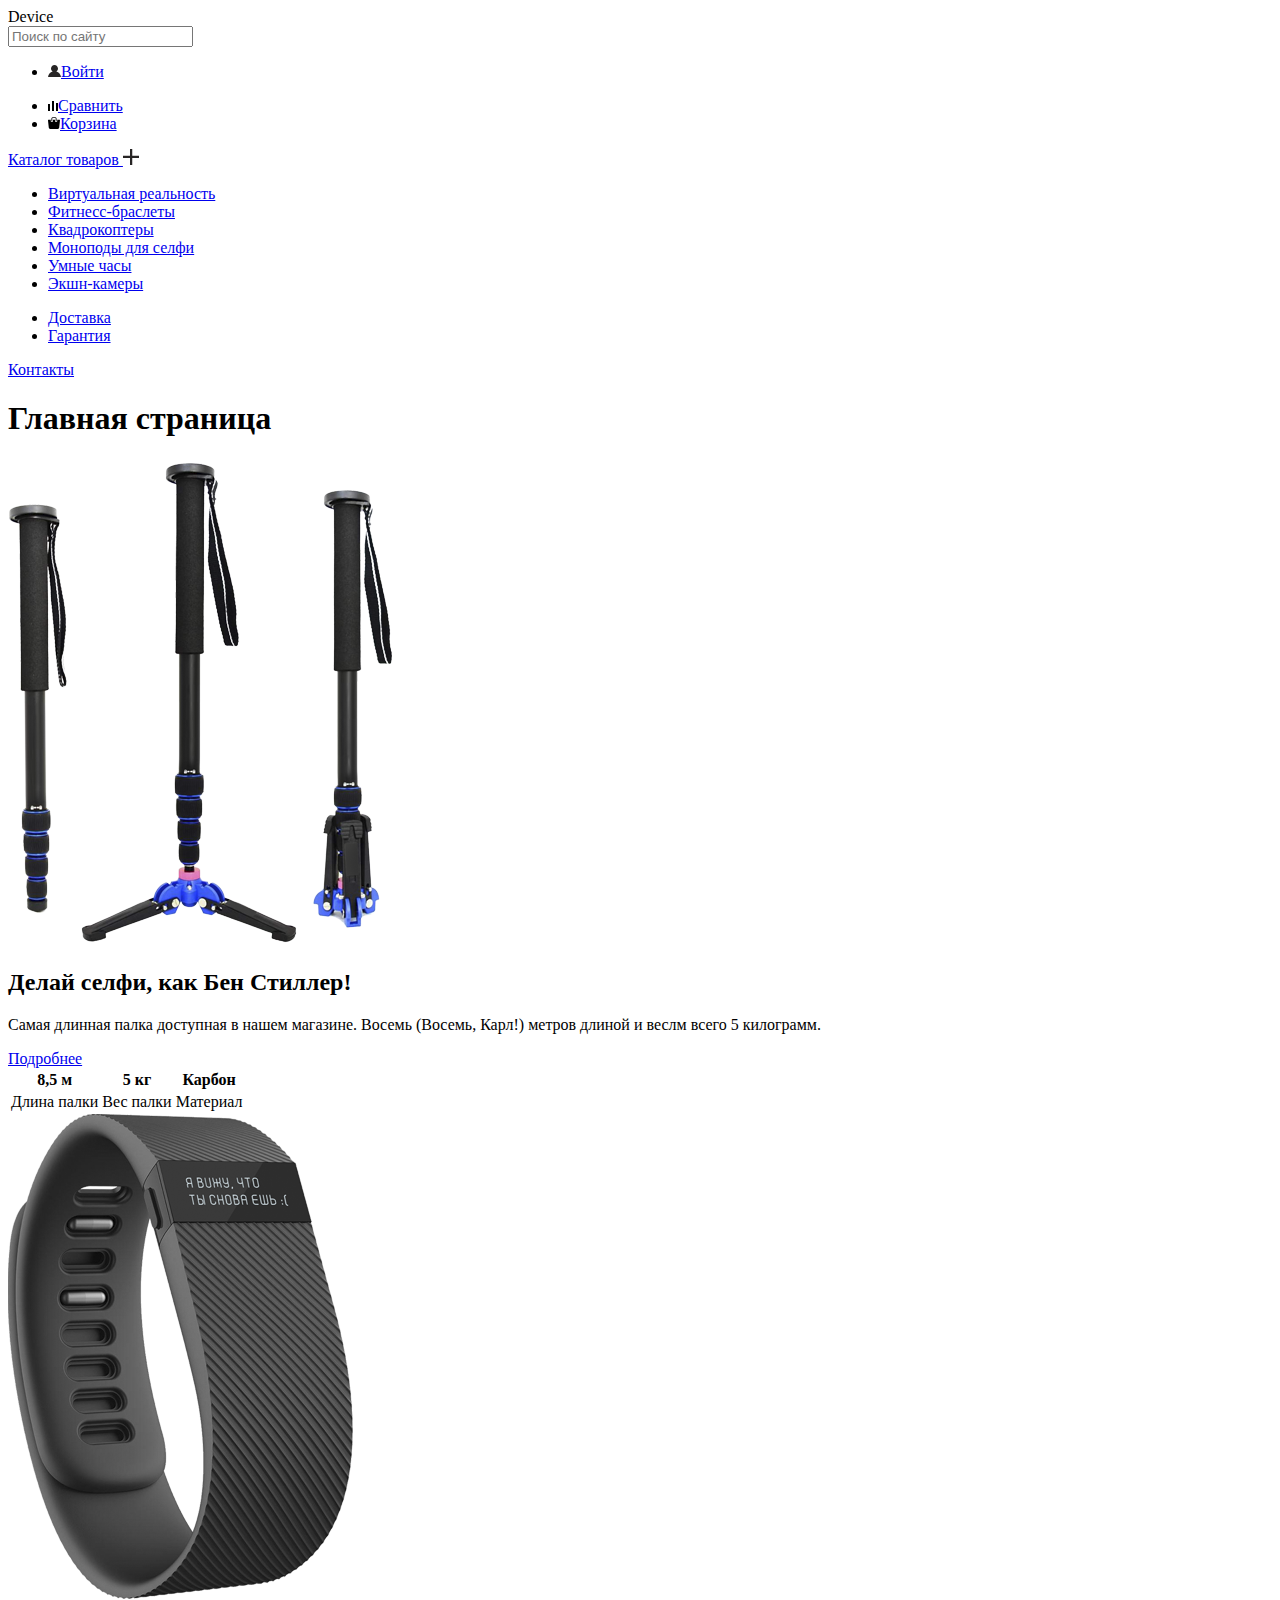
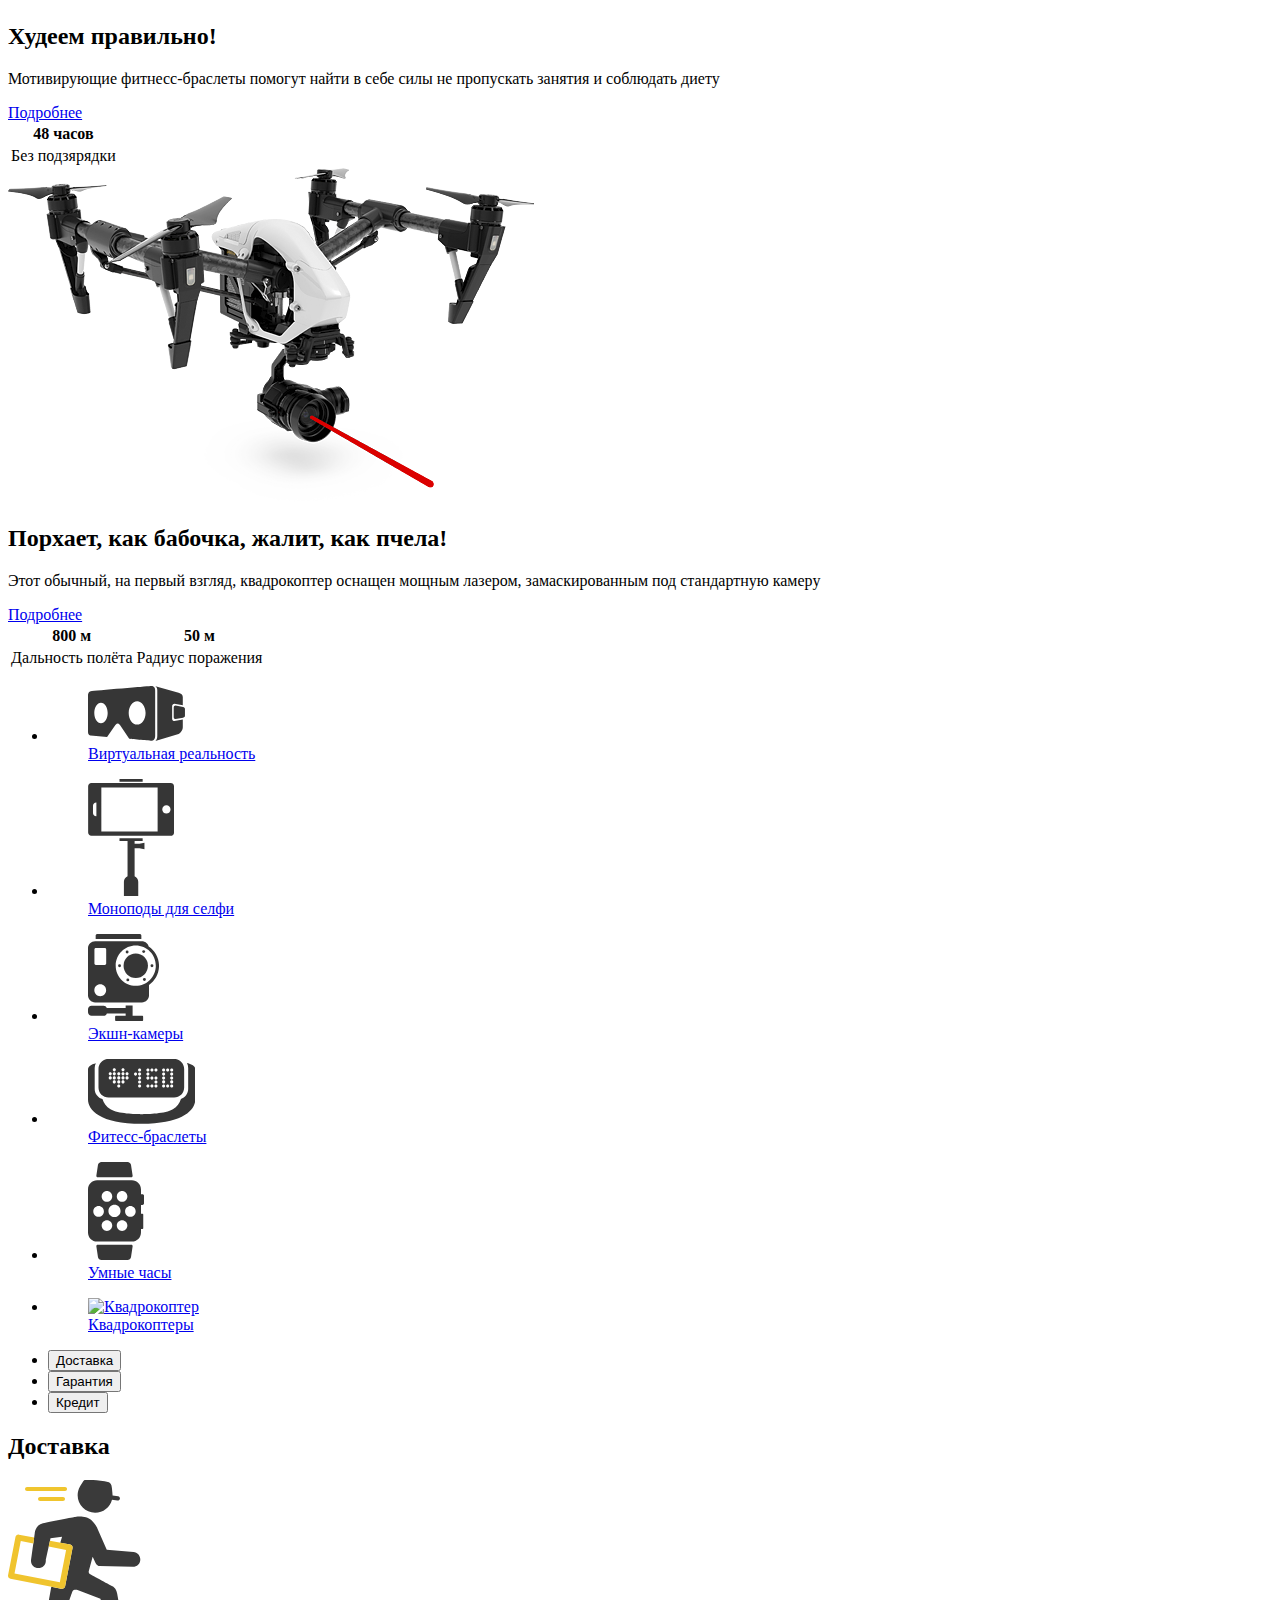
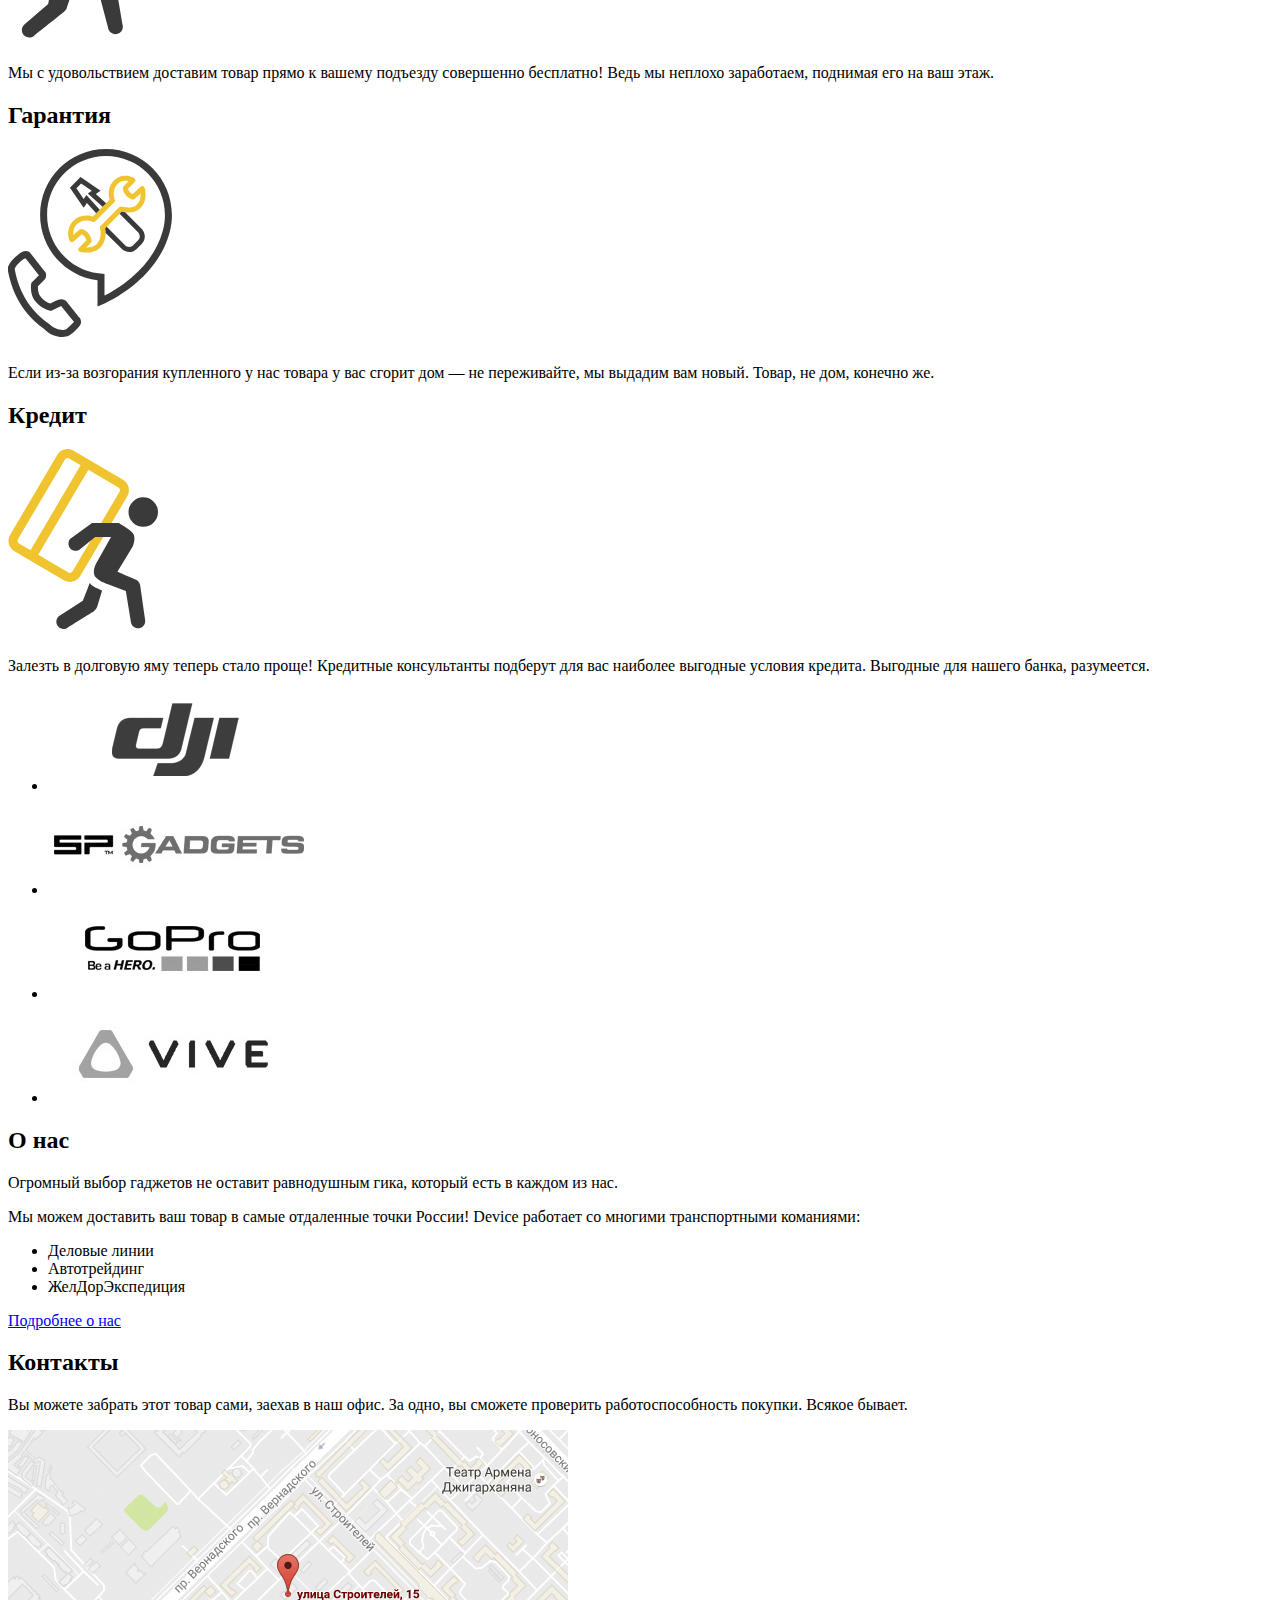
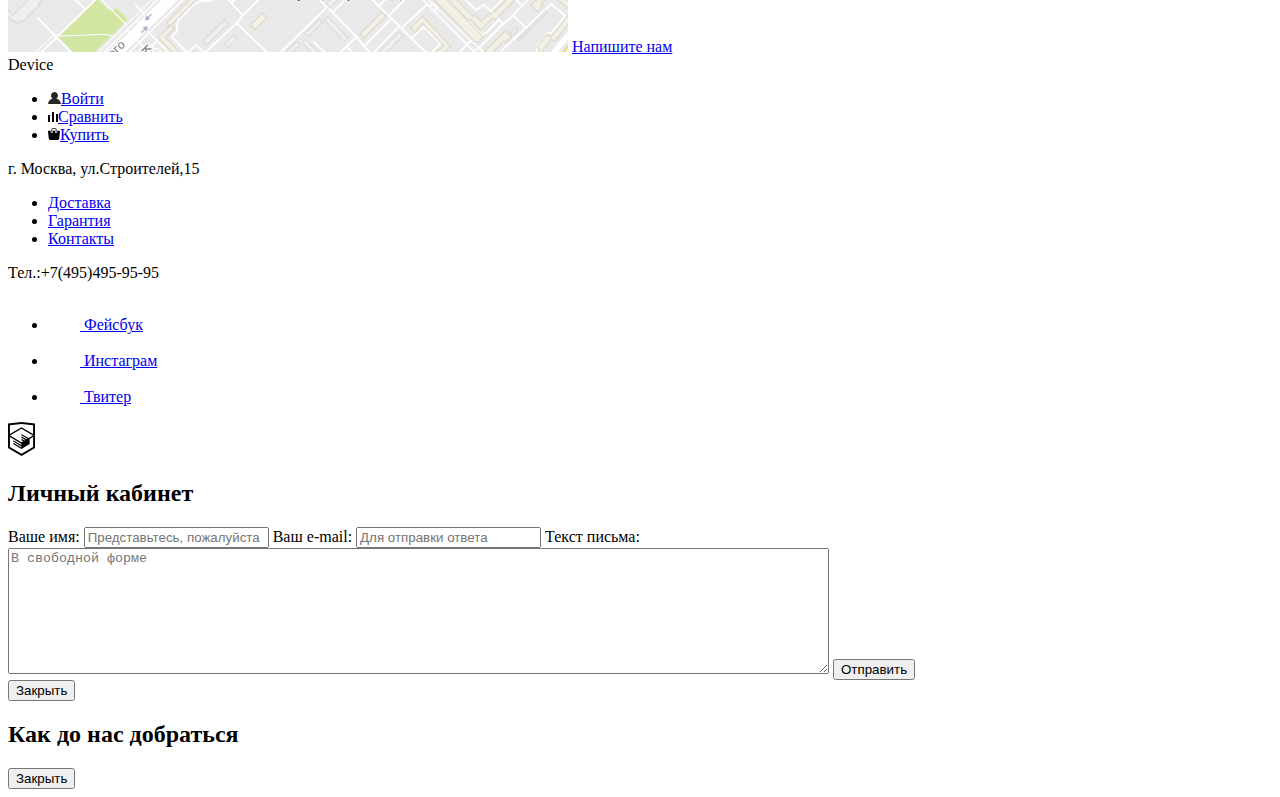
==== index.html @ 5f4ce396 "#3" ====
<!DOCTYPE HTML>
<html>
<head>
    <meta charset="utf-8">
    <title>Device</title>
	<link rel="stylesheet" type="text/css" href="css/styles.css">
</head>
<body>
	<header class="main-header">
		<a class="header-logo">Device</a>
		<form class="search" method="post">
			<input type="search" placeholder="Поиск по сайту">
		</form>
		<ul class="user-navigation">
			<li><a href="#"><img src="img/user.svg" alt="Пользователь">Войти</a></li>
		</ul>
		<ul class="choice">
			<li><a href="#"><img src="img/compare.svg" alt="Сравнение">Сравнить</a></li>
			<li><a href="#"><img src="img/cart.svg" alt="Пользователь">Корзина</a></li>
		</ul>
		<nav class="main-navigation">
			
			<div class="catalog">
				<a href="#">Каталог товаров
					<img src="img/plus.png" alt="развернуть">
				</a>
				<ul class="modal modal-category">
					<li><a href="#">Виртуальная реальность</a></li>
					<li><a href="#">Фитнесс-браслеты</a></li>
					<li><a href="#">Квадрокоптеры</a></li>
					<li><a href="#">Моноподы для селфи</a></li>
					<li><a href="#">Умные часы</a></li>
					<li><a href="#">Экшн-камеры</a></li>
				</ul>
			</div>
			
			<ul class="site-navigation">
				<li><a href="#">Доставка</a></li>
				<li><a href="#">Гарантия</a></li>
			</ul>
			<a href="#">Контакты</a>
		</nav>
	</header>
	<main>
		<h1>Главная страница</h1>
			
		<section class="popular-slider">
			<img src="img/slider-1.png" alt="Монопод">
			<img src="img/01.png" alt="01">
			<h2>Делай селфи, как Бен Стиллер!</h2>
			<p>Самая длинная палка доступная в нашем магазине. 
			   Восемь (Восемь, Карл!) метров длиной и веслм всего 5 килограмм.</p>
			<a href="#">Подробнее</a>
			<table>
				<tr>
					<th>8,5 м</th>
					<th>5 кг</th>
					<th>Карбон</th>
				</tr>
				<tr>
					<td>Длина палки</td>
					<td>Вес палки</td>
					<td>Материал</td>
				</tr>
			</table>
		</section>
			
		<section class="popular-slider">
			<img src="img/slider-2.png" alt="Фитнесс-браслет">
			<img src="img/02.png" alt="02">
			<h2>Худеем правильно!</h2>
			<p>Мотивирующие фитнесс-браслеты помогут найти в себе силы
			   не пропускать занятия и соблюдать диету</p>
			<a href="#">Подробнее</a>
			<table>
				<tr>
					<th>48 часов</th>
				</tr>
				<tr>
					<td>Без подзярядки</td>
				</tr>
			</table>
		</section>
		
		<section class="popular-slider">
			<img src="img/slider-3.png" alt="Квадрокоптер">
			<img src="img/03.png" alt="03">
			<h2>Порхает, как бабочка, жалит, как пчела!</h2>
			<p>Этот обычный, на первый взгляд, квадрокоптер оснащен 
			   мощным лазером, замаскированным под стандартную камеру</p>
			<a href="#">Подробнее</a>
			<table>
				<tr>
					<th>800 м</th>
					<th>50 м</th>
				</tr>
				<tr>
					<td>Дальность полёта</td>
					<td>Радиус поражения</td>
				</tr>
			</table>
		</section>
			
		<section class="catalog">
			<ul class="catalog-items">
				<li>
					<a href="#">
						<figure>
							<img src="img/popular-1.svg" alt="Виртуальная реальность">
							<figcaption>Виртуальная реальность</figcaption>
						</figure>
					</a>
				</li>
				<li>
					<a href="#">
						<figure>
							<img src="img/popular-2.svg" alt="Моноподы для селфи">
							<figcaption>Моноподы для селфи</figcaption>
						</figure>
					</a>
				</li>
				<li>
					<a href="#">
						<figure>
							<img src="img/popular-3.svg" alt="Экшн-камера">
							<figcaption>Экшн-камеры</figcaption>
						</figure>
					</a>
				</li>
				<li>
					<a href="#">
						<figure>
							<img src="img/popular-4.svg" alt="Фитнесс-браслет">
							<figcaption>Фитесс-браслеты</figcaption>
						</figure>
					</a>
				</li>
				<li>
					<a href="#">
						<figure>
							<img src="img/popular-5.svg" alt="Умные часы">
							<figcaption>Умные часы</figcaption>
						</figure>
					</a>
				</li>
				<li>
					<a href="#">
						<figure>
							<img src="img/popular-6.svg" alt="Квадрокоптер">
							<figcaption>Квадрокоптеры</figcaption>
						</figure>
					</a>
				</li>
			</ul>
		</section>
			
		<section class="services">
			<div class="services-list">
				<ul>
					<li><button class="button">Доставка</button></li>
					<li><button class="button">Гарантия</button></li>
					<li><button class="button">Кредит</button></li>
				</ul>
			</div>
				
		<h2>Доставка</h2>
		<img src="img/delivery.svg" alt="Доставка">
		<p>Мы с удовольствием доставим товар прямо к вашему
		   подъезду совершенно бесплатно! Ведь мы неплохо
		   заработаем, поднимая его на ваш этаж.</p>
			   
		<h2>Гарантия</h2>
		<img src="img/warranty.svg" alt="Гарантия">
		<p>Если из-за возгорания купленного у нас товара у вас сгорит
		   дом — не переживайте, мы выдадим вам новый.
		   Товар, не дом, конечно же.</p>
				   
		<h2>Кредит</h2>
		<img src="img/credit.svg" alt="Кредит">
		<p>Залезть в долговую яму теперь стало проще! Кредитные 
		   консультанты подберут для вас наиболее выгодные
		   условия кредита. Выгодные для нашего банка, разумеется.</p>
					
		</section>
		
		<section class="partners">
			<ul>
				<li><img src="img/logo-1.png" alt="dji"></li>
				<li><img src="img/logo-2.png" alt="sp-gadgets"></li>
				<li><img src="img/logo-3.png" alt="go-pro"></li>
				<li><img src="img/logo-4.png" alt="vive"></li>
			</ul>
					
					
		</section>
		
		<section class="info">
			<h2>О нас</h2>
			<p>Огромный выбор гаджетов не оставит равнодушным гика, 
			   который есть в каждом из нас.</p>
			<p>Мы можем доставить ваш товар в самые отдаленные точки
			   России! Device работает со многими транспортными команиями:</p>
			<ul class="transport-list">
				<li>Деловые линии</li>
				<li>Автотрейдинг</li>
				<li>ЖелДорЭкспедиция</li>
			</ul>
			<a href="#">Подробнее о нас</a>
		</section>
			
		<section class="contacts">
			<h2>Контакты</h2>
			<p>Вы можете забрать этот товар сами, заехав в наш офис. За одно, вы сможете
			   проверить работоспособность покупки. Всякое бывает.</p>
			<img src="img/map.png" alt="Карта">
			<a href="#">Напишите нам</a>
		</section>
	</main>	
	<footer class="main-footer">
		<a class="footer-logo">Device</a>
		<ul class="footer-navigation">
			<li><a href="#"><img src="img/user.svg" alt="Пользователь">Войти</a></li>
			<li><a href="#"><img src="img/compare.svg" alt="Сравнение">Сравнить</a></li>
			<li><a href="#"><img src="img/cart.svg" alt="Корзина">Купить</a></li>	
		</ul>
		<p>г. Москва, ул.Строителей,15</p>
		<ul class="site-navigation">
			<li><a href="#">Доставка</a></li>
			<li><a href="#">Гарантия</a></li>
			<li><a href="#">Контакты</a></li>
		</ul>
		<p>Тел.:+7(495)495-95-95</p>
		<ul class="footer-social">
			<li>
				<a href="#">
					<img src="img/fb.svg" alt="fb-logo">
					<span class="visually-hidden">Фейсбук</span>
				</a>
			</li>
			<li>
				<a href="#">
					<img src="img/instagram.svg" alt="instagram-logo">
					<span class="visually-hidden">Инстаграм</span>
				</a>
			</li>
			<li>
				<a href="#">
					<img src="img/twiter.svg" alt="twiter-logo">
					<span class="visually-hidden">Твитер</span>
				</a>
			</li>
		</ul>
		<a href="htmlacademy.ru"><img src="img/logo-html.svg" alt="HTML Academy"></a>
	</footer>
		
	<section class="modal modal-log">
		<h2 class="visually-hidden">Личный кабинет</h2>
				
		<form  class="login" action="https://echo.htmlacademy.ru" method="post">
			<label>Ваше имя:
				<input name="user" type="text" placeholder="Представьтесь, пожалуйста">
			</label>
			<label>Ваш e-mail:
				<input name="e-mail" type="text" placeholder="Для отправки ответа">
			</label>
			<label>Текст письма:
				<textarea name="message" placeholder="В свободной форме" rows="8" cols="100"></textarea>
			</label>
			<input name="send" type="submit" value="Отправить">
		</form>
				
		<button class="modal-close">Закрыть</button>
	</section>
		
	<section class="modal modal-map">
		<h2 class="visually-hidden">Как до нас добраться</h2>
		<button class="modal-close">Закрыть</button>
	</section>
</body>
</html>
---- css/styles.css ----
bdy {
	background: black;
}
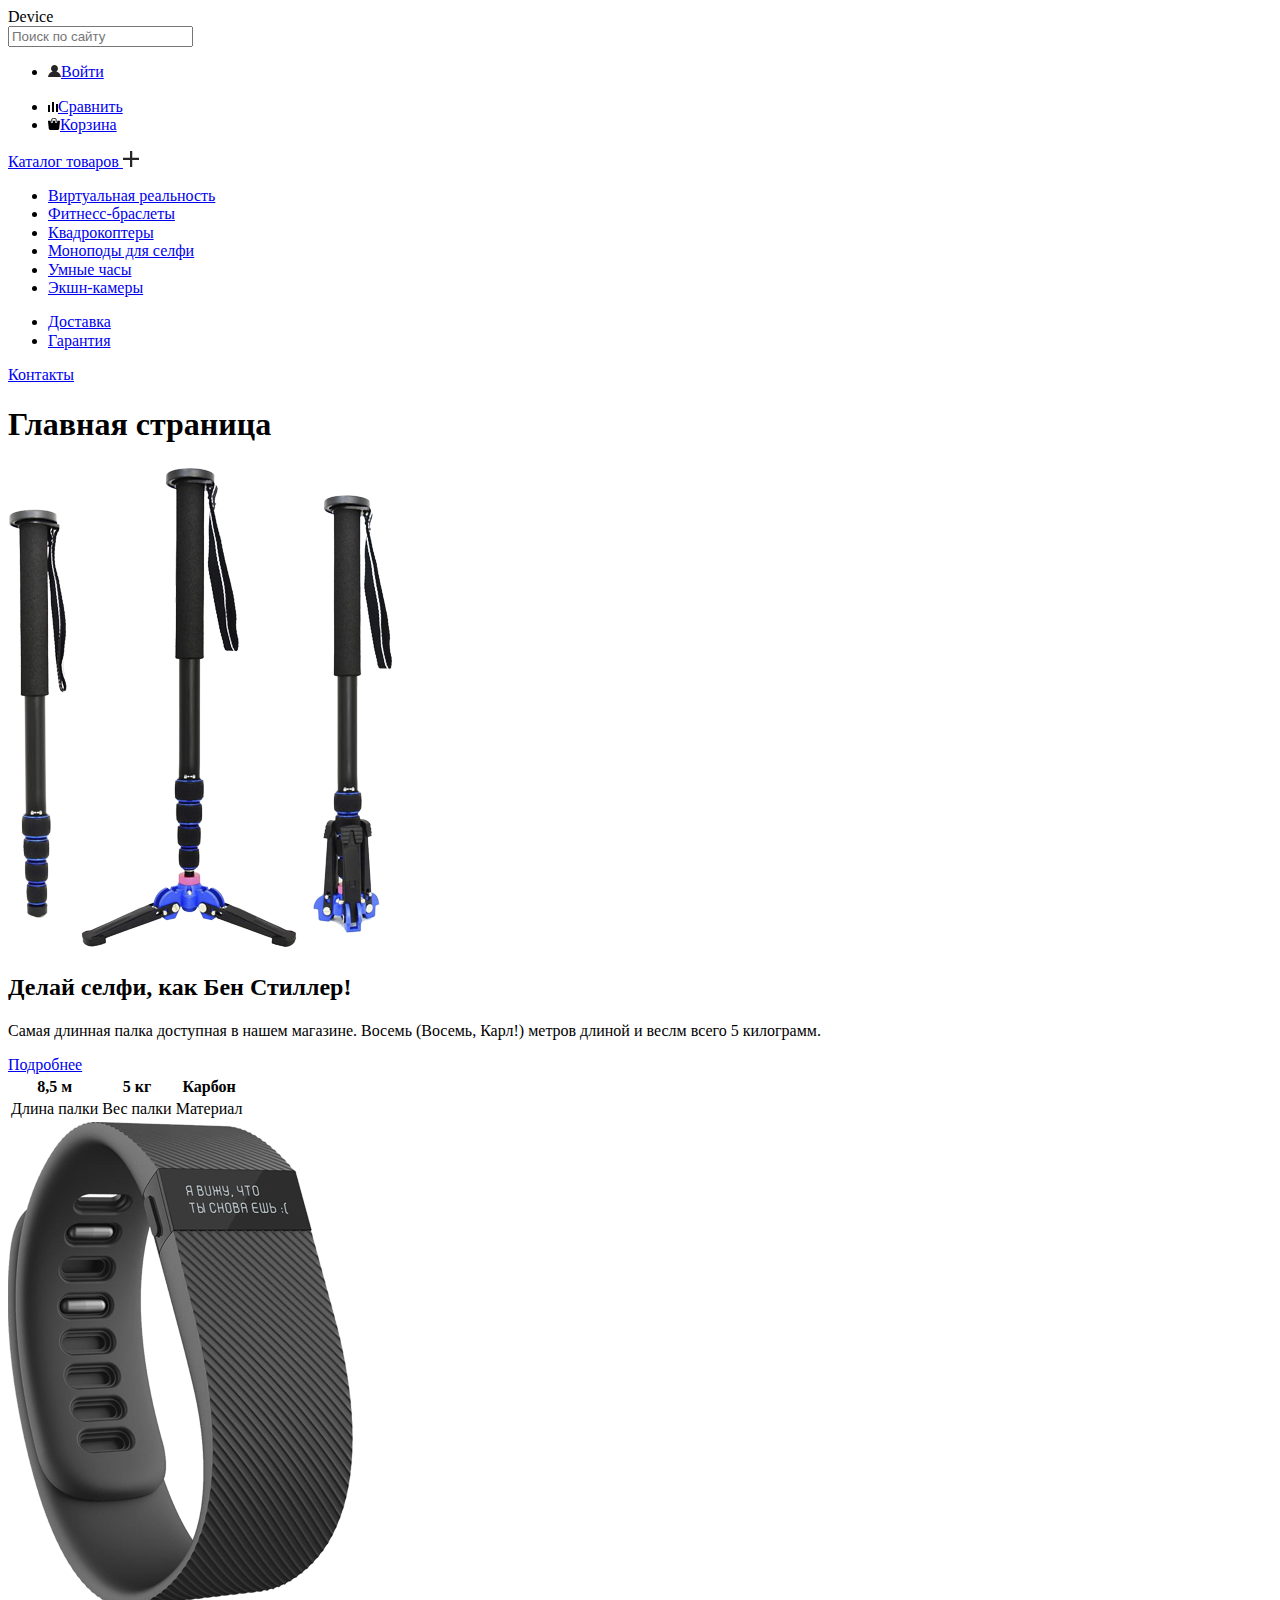
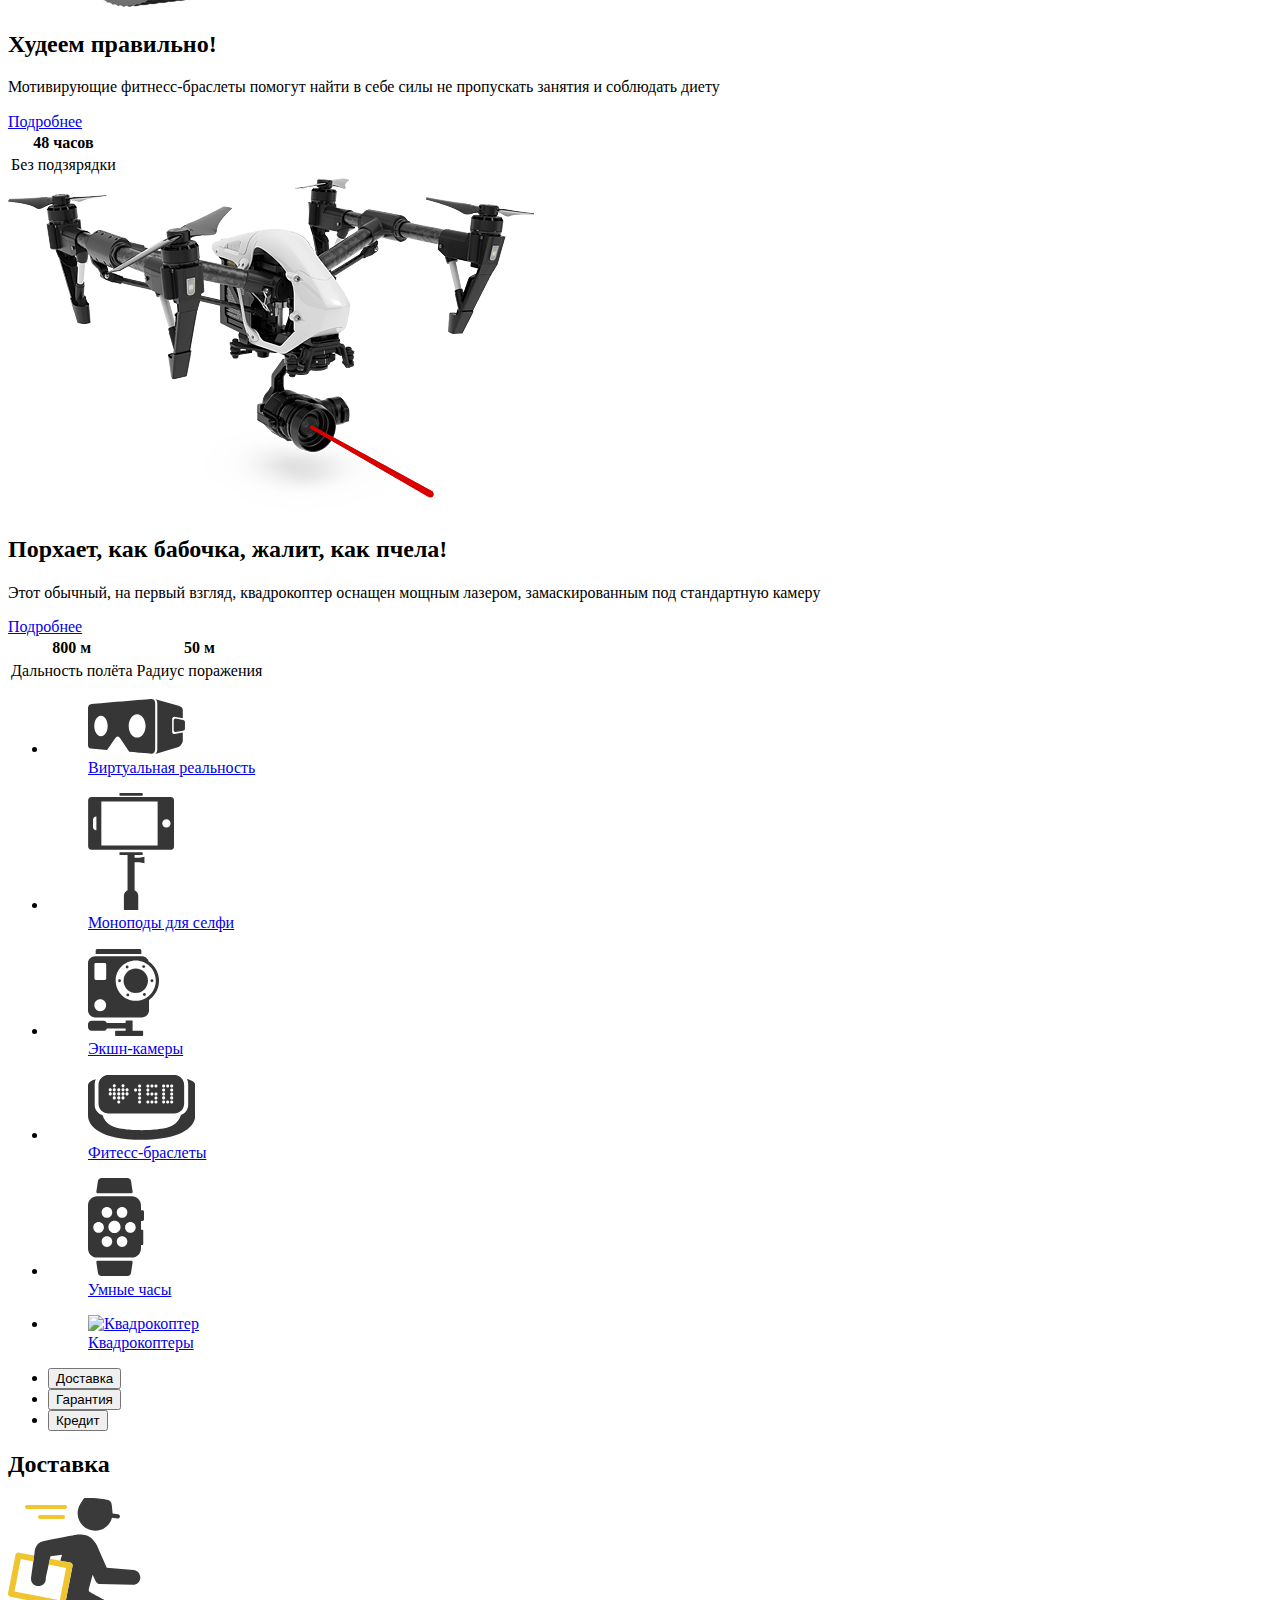
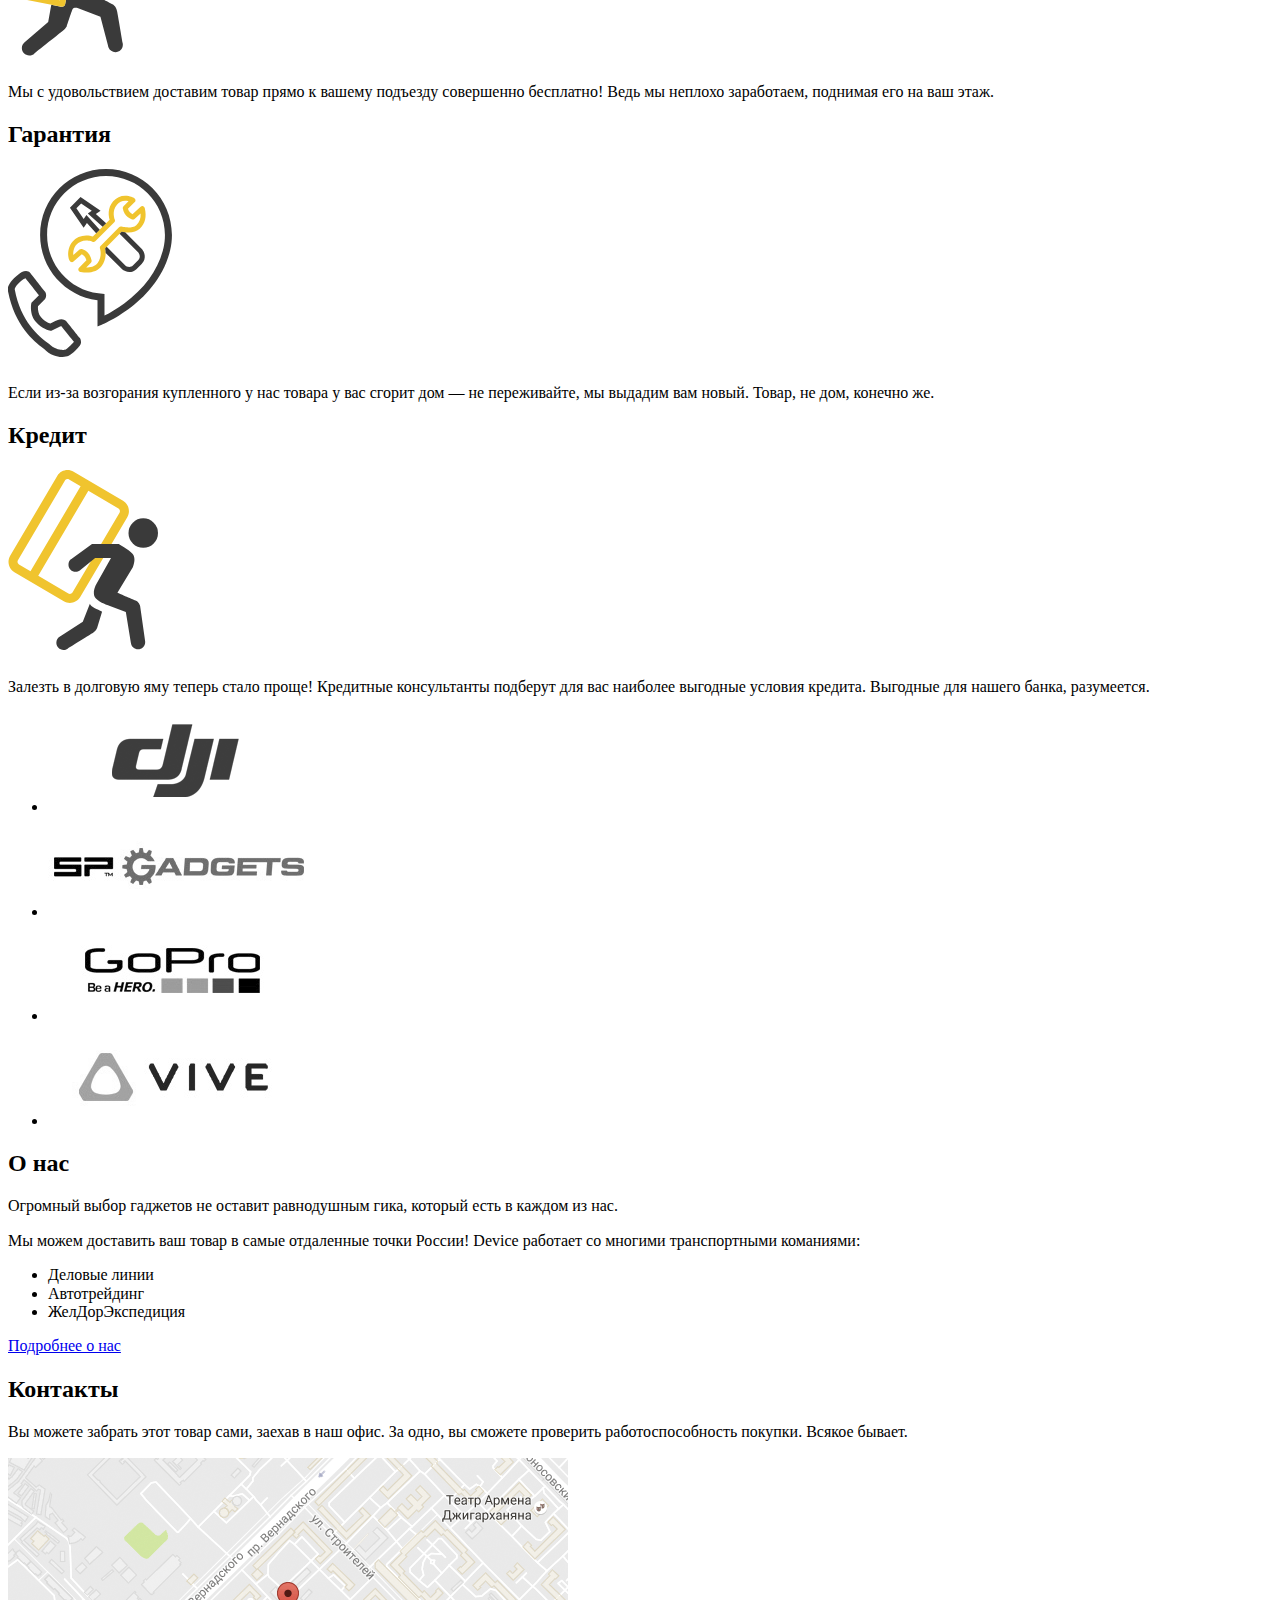
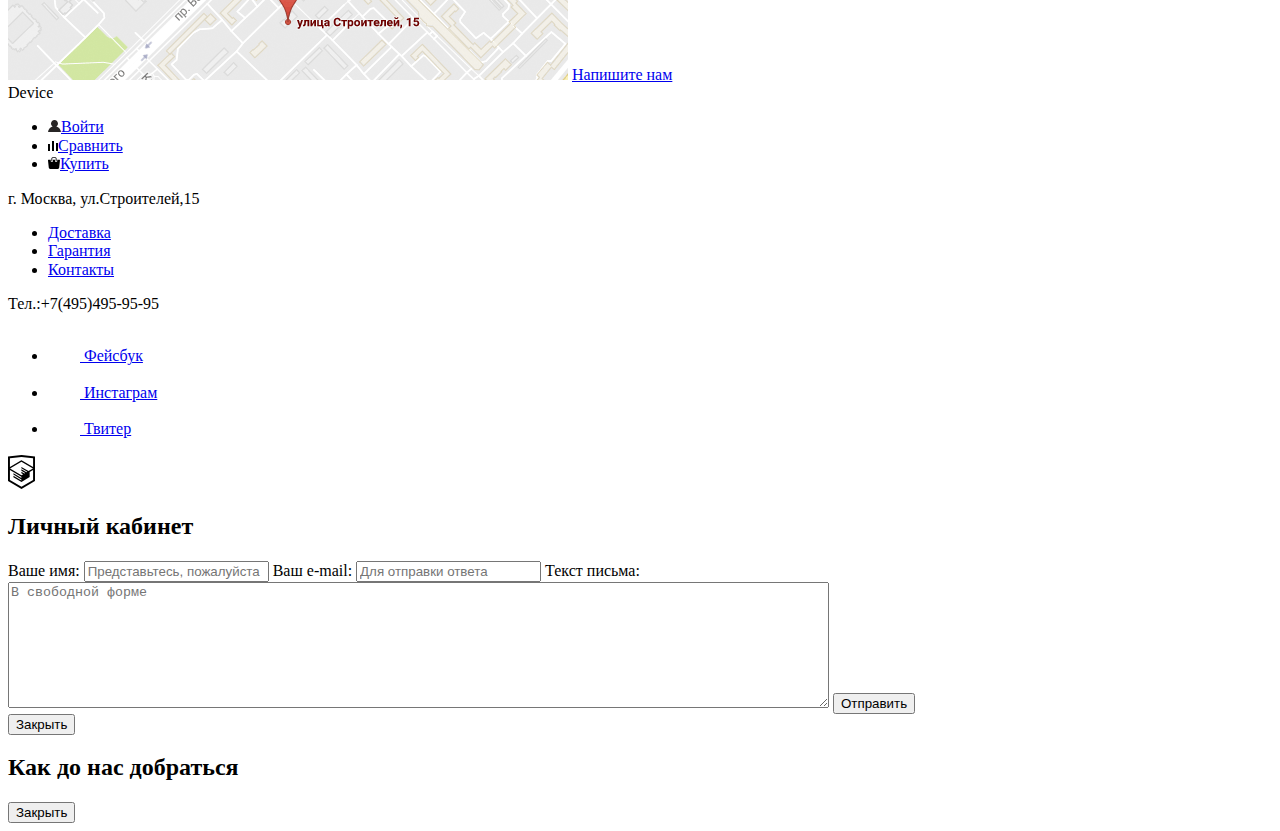
==== commit 2b76e712: "normalize.css" ====
--- a/index.html
+++ b/index.html
@@ -3,6 +3,7 @@
 <head>
     <meta charset="utf-8">
     <title>Device</title>
+	<link rel="stylesheet" type="text/css" href="css/normalize.css">
 	<link rel="stylesheet" type="text/css" href="css/styles.css">
 </head>
 <body>
@@ -183,7 +184,7 @@
 					
 		</section>
 		
-		<section class="partners">
+		<section class="brand">
 			<ul>
 				<li><img src="img/logo-1.png" alt="dji"></li>
 				<li><img src="img/logo-2.png" alt="sp-gadgets"></li>
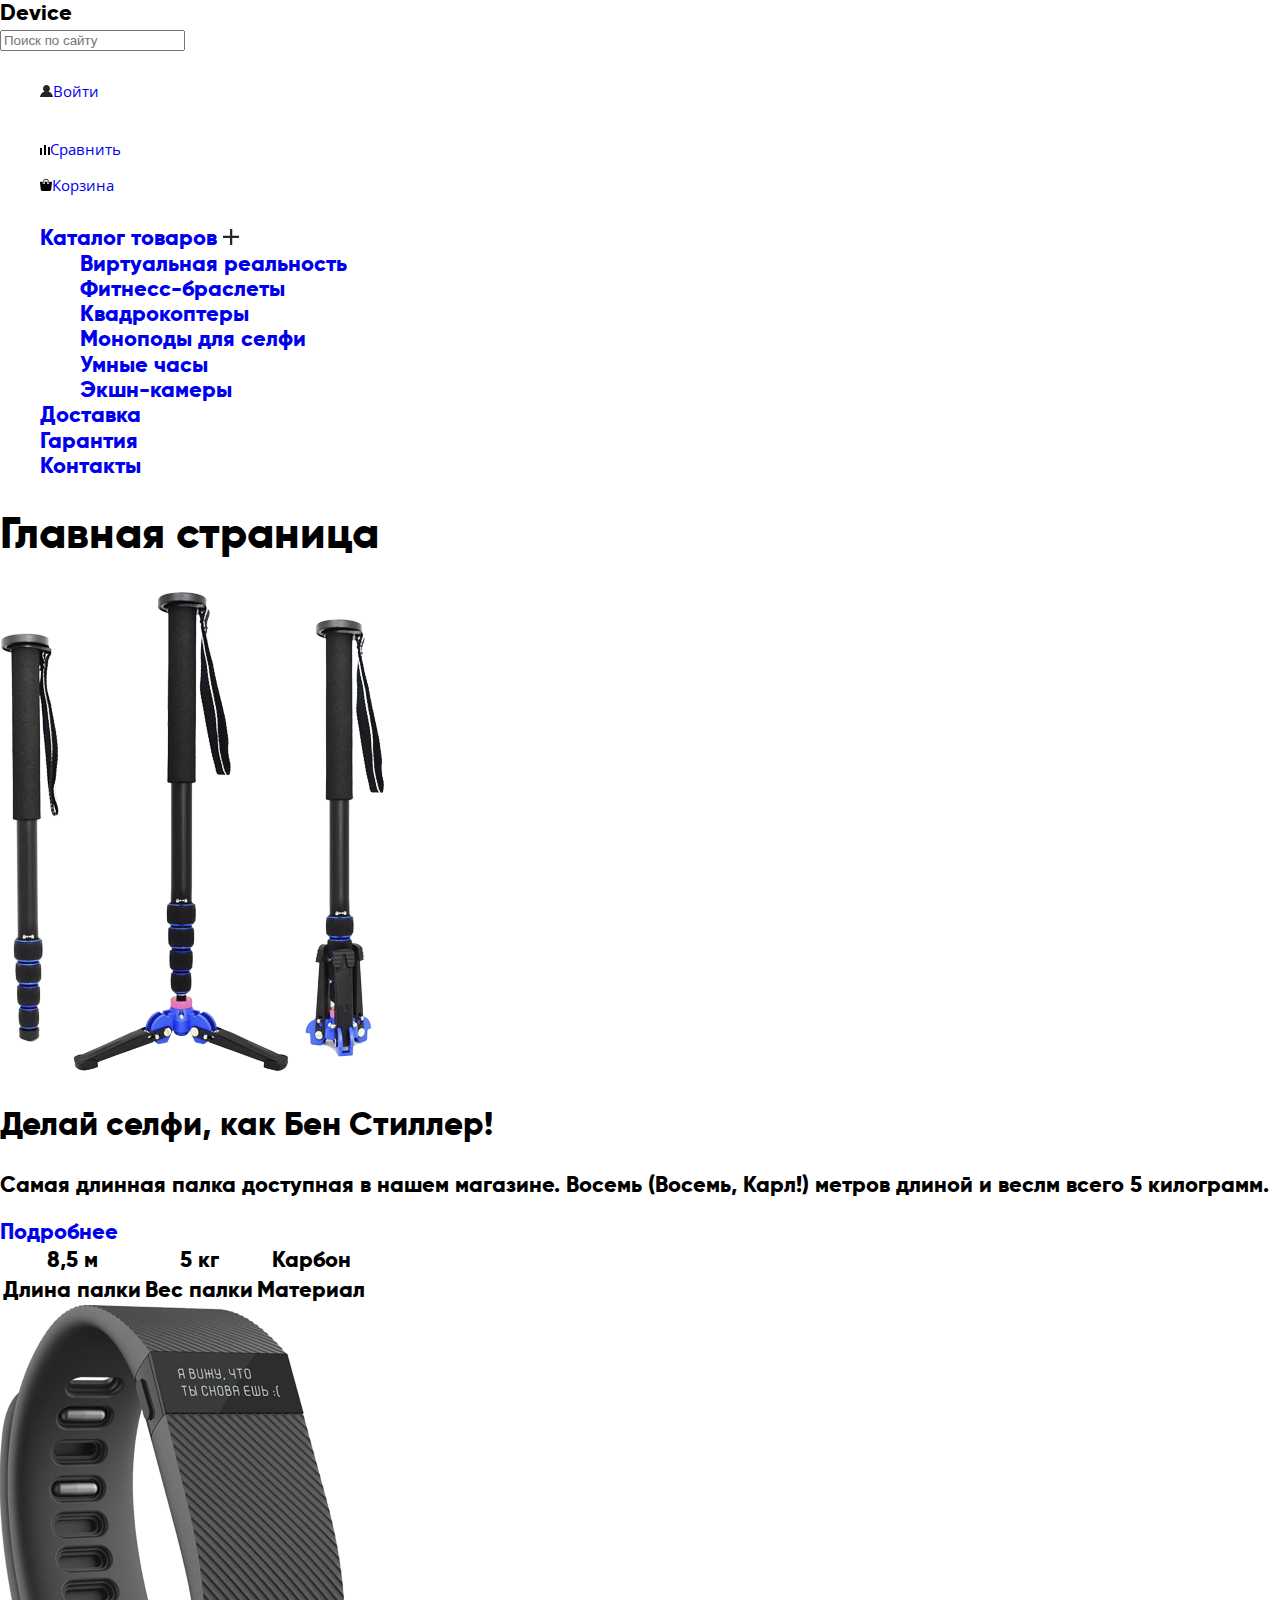
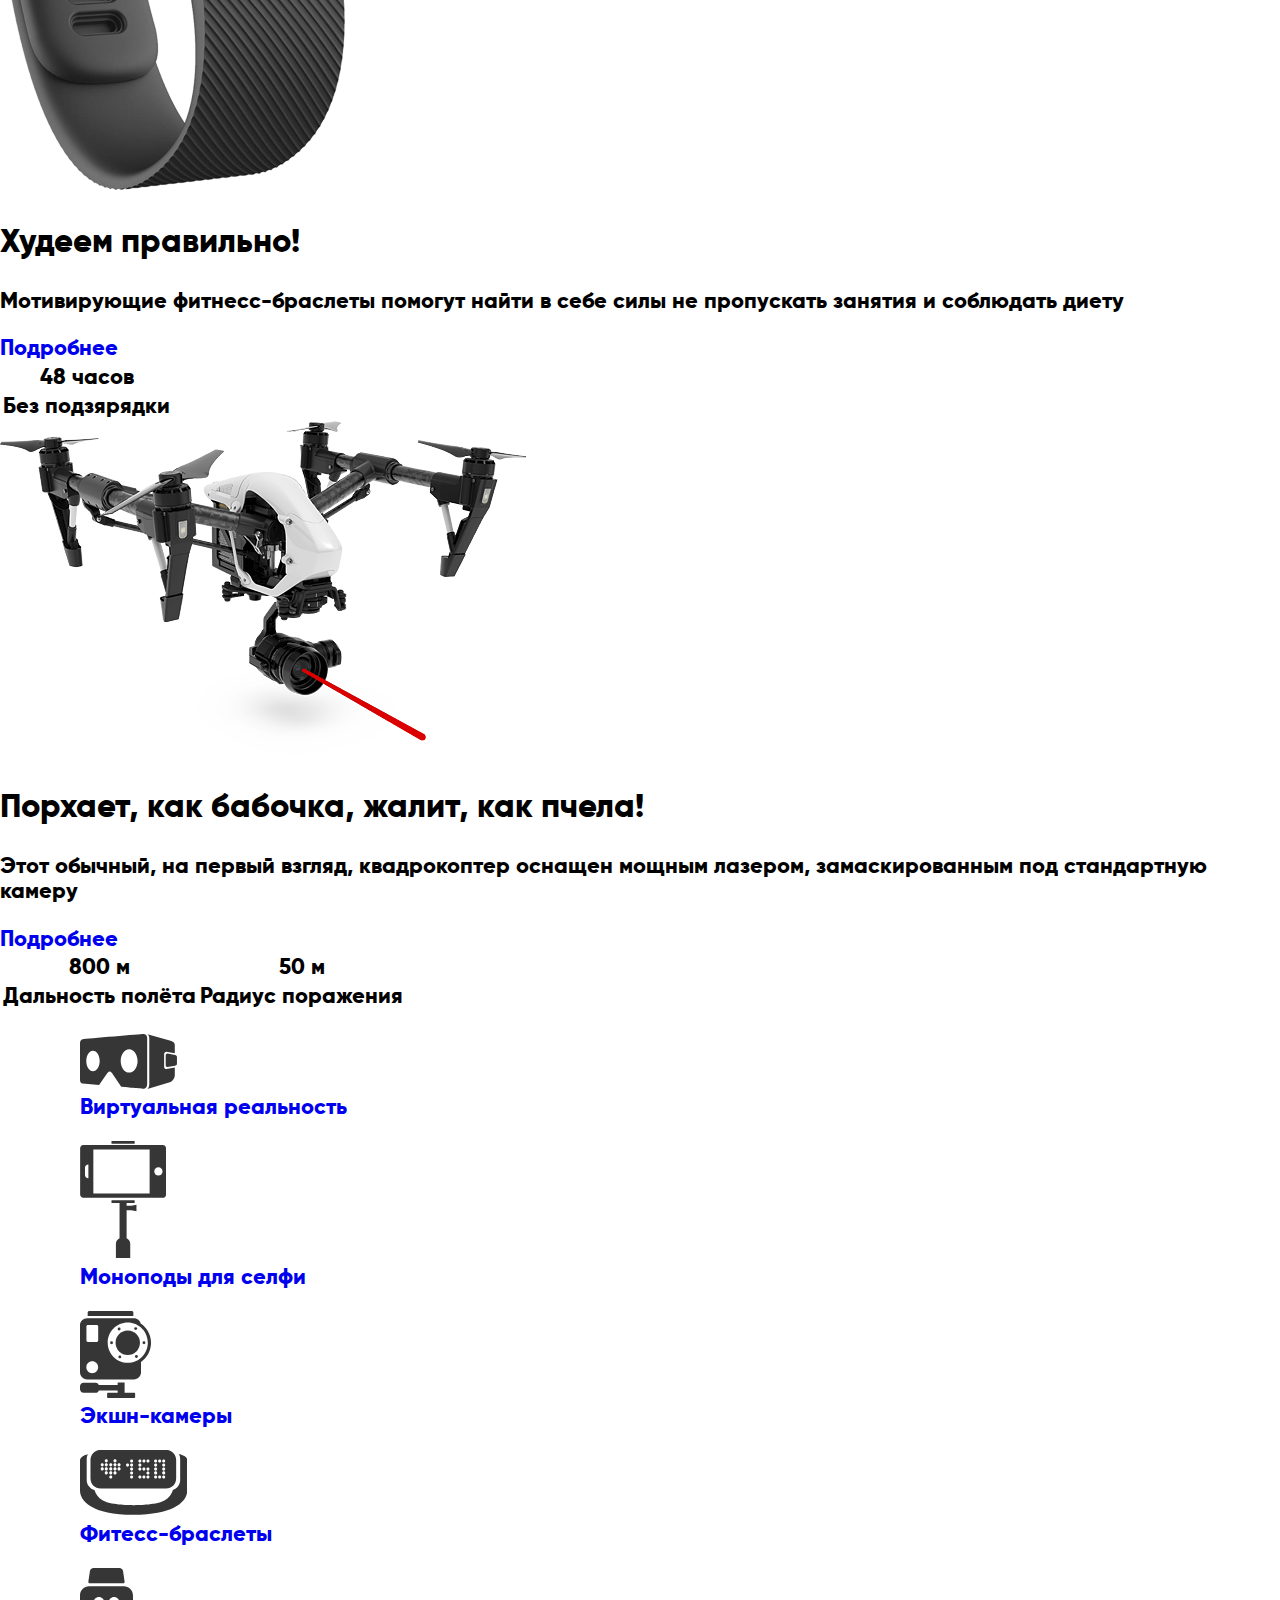
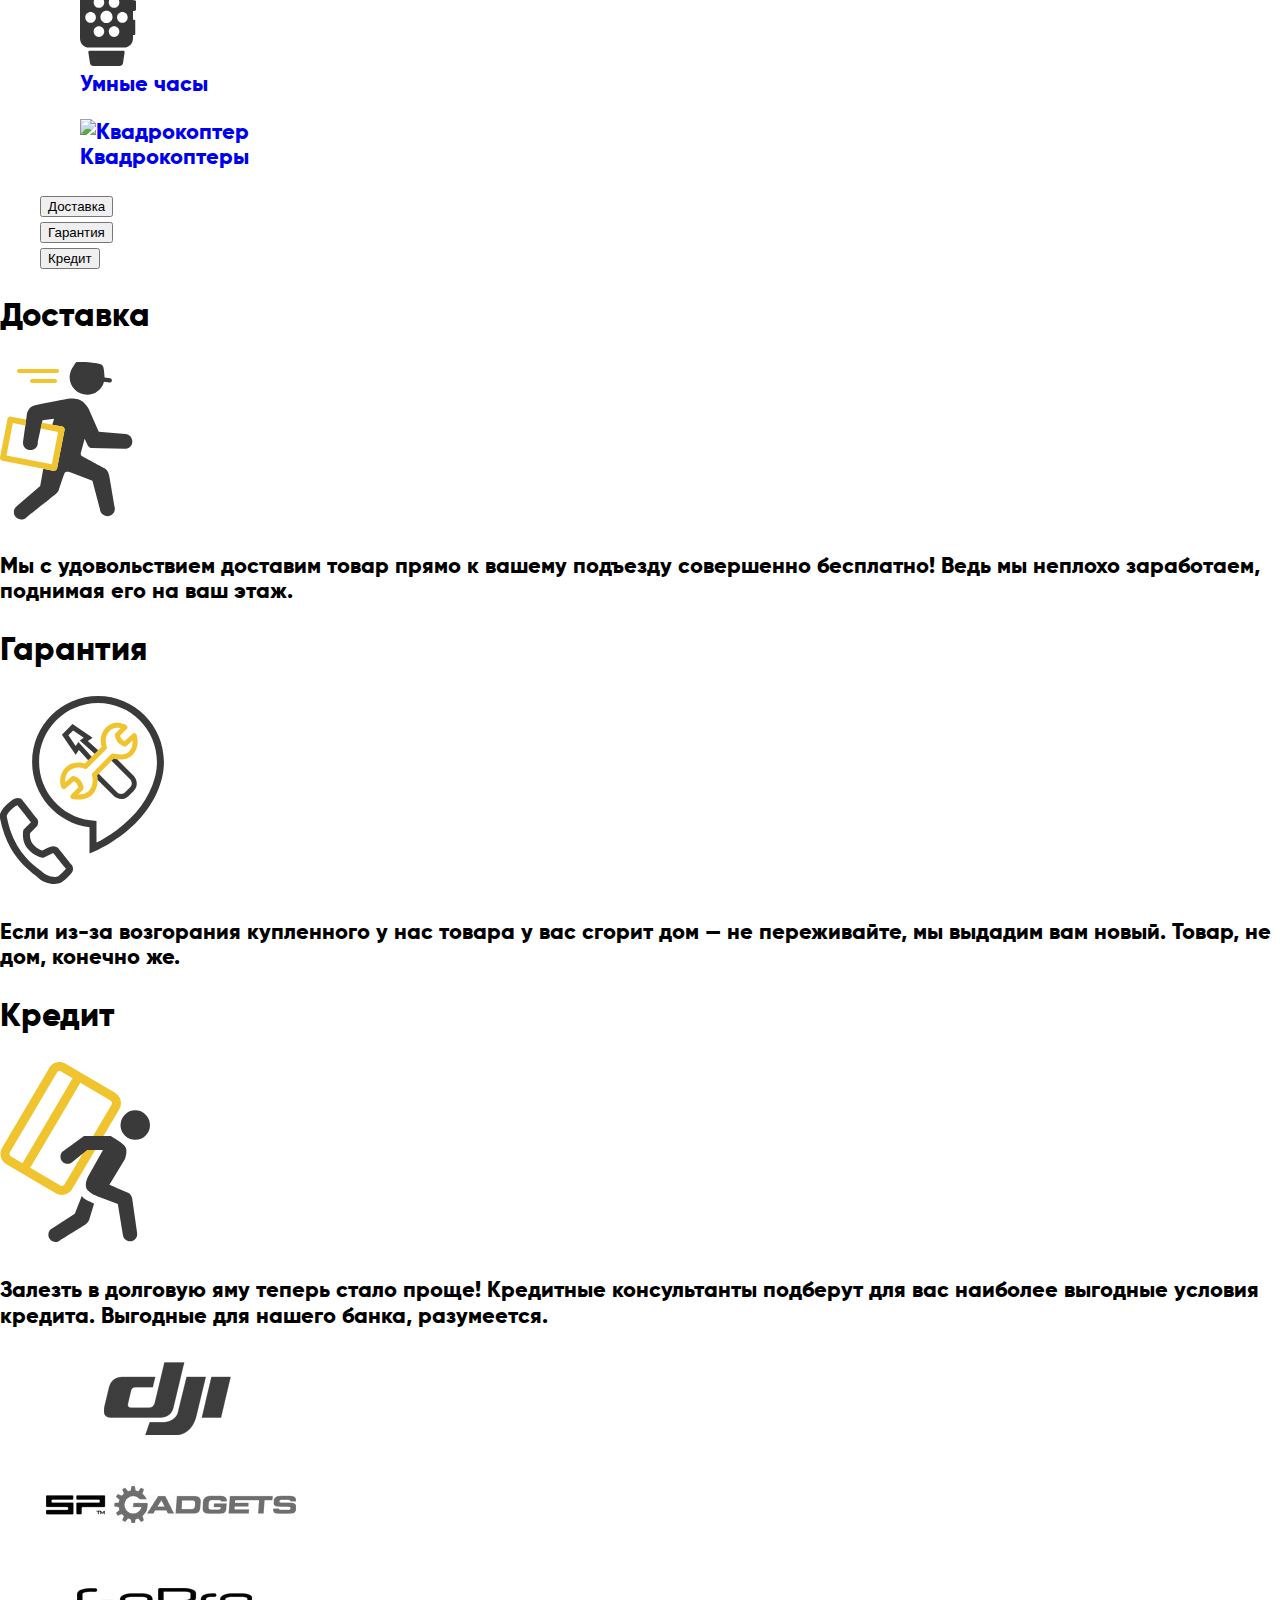
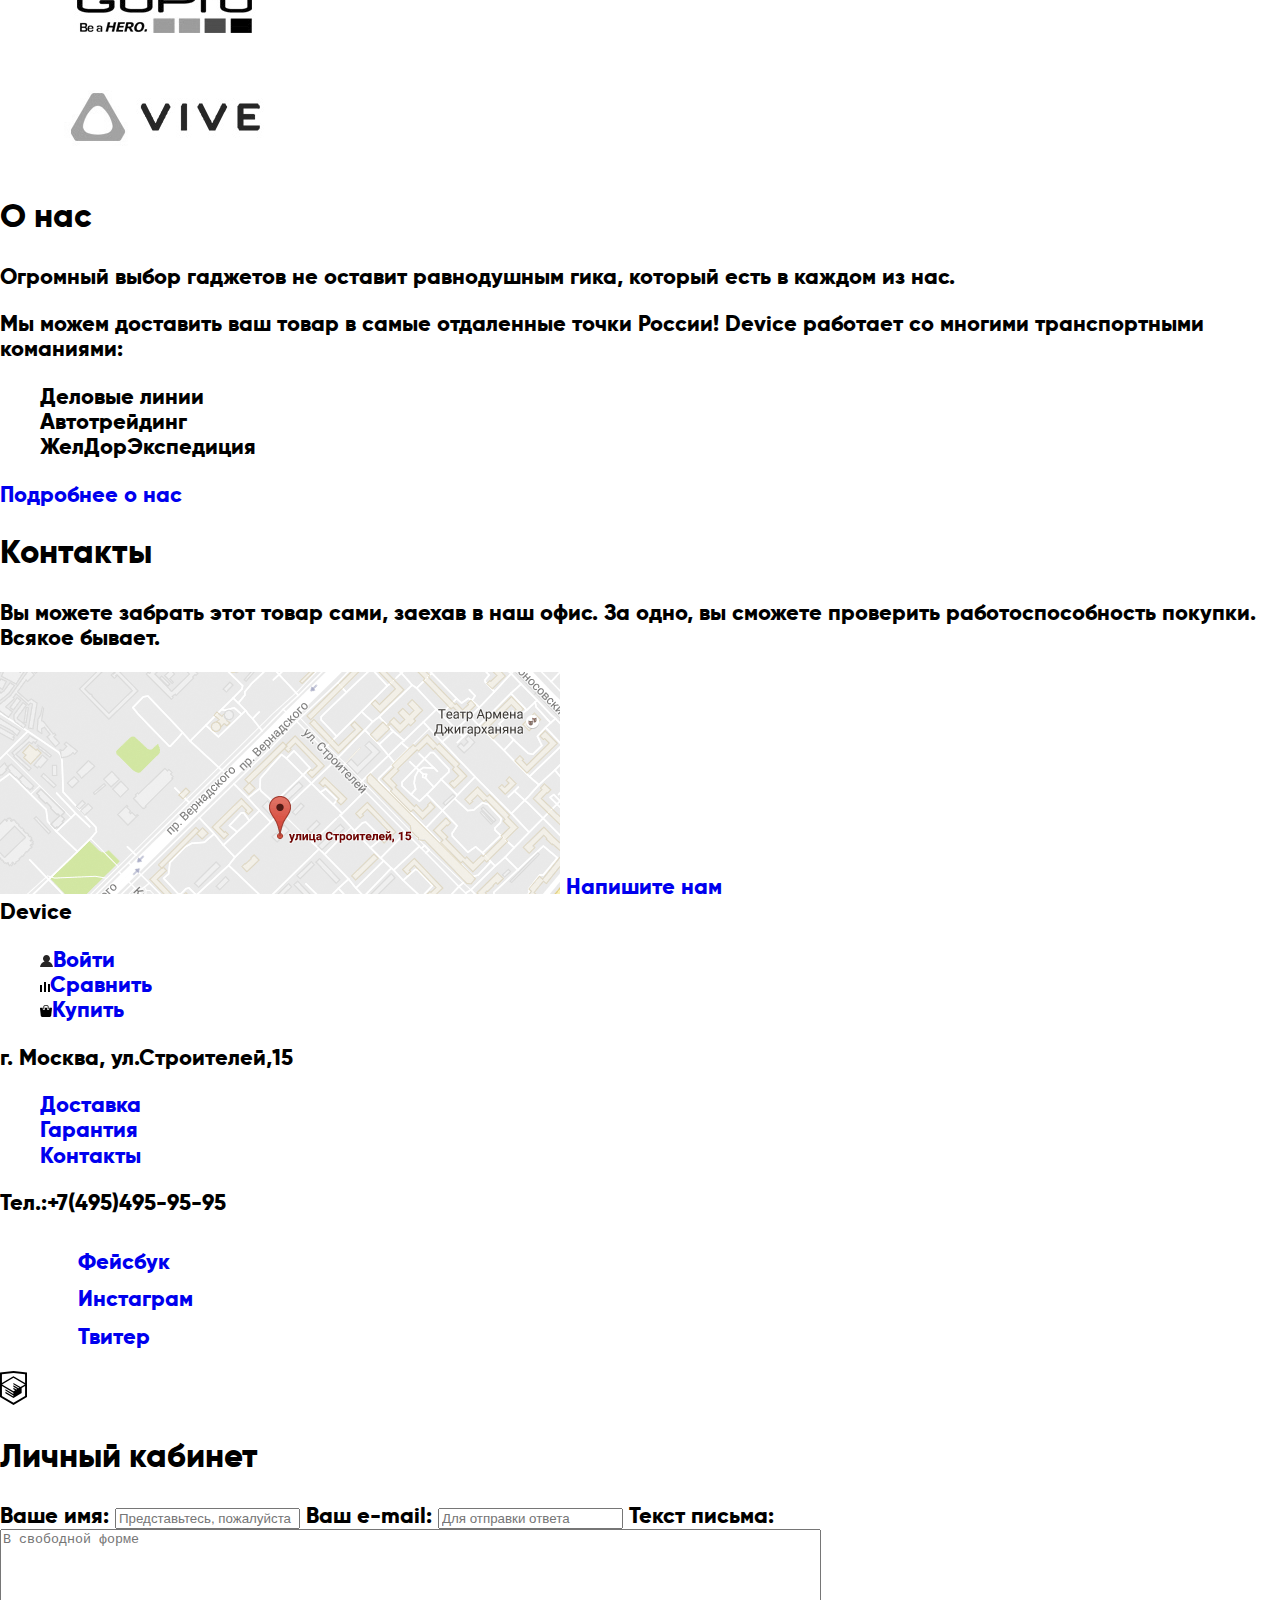
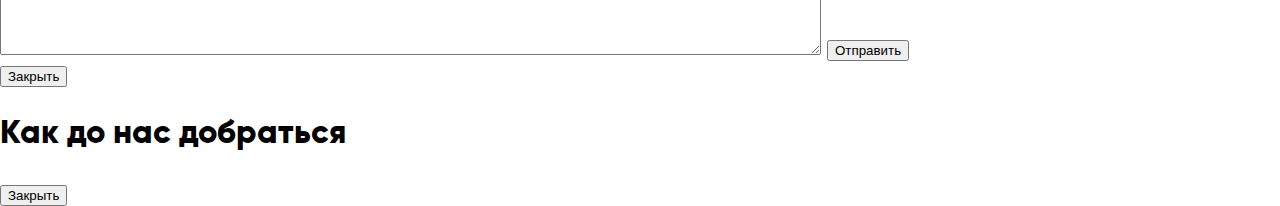
==== commit 06e8008f: "main-navigation" ====
--- a/index.html
+++ b/index.html
@@ -3,6 +3,7 @@
 <head>
     <meta charset="utf-8">
     <title>Device</title>
+	<link href="https://fonts.googleapis.com/css?family=Open+Sans:300,400&amp;subset=cyrillic" rel="stylesheet">
 	<link rel="stylesheet" type="text/css" href="css/normalize.css">
 	<link rel="stylesheet" type="text/css" href="css/styles.css">
 </head>
@@ -12,34 +13,33 @@
 		<form class="search" method="post">
 			<input type="search" placeholder="Поиск по сайту">
 		</form>
-		<ul class="user-navigation">
+		<ul class="user-navigation login">
 			<li><a href="#"><img src="img/user.svg" alt="Пользователь">Войти</a></li>
 		</ul>
-		<ul class="choice">
+		<ul class="user-navigation choice">
 			<li><a href="#"><img src="img/compare.svg" alt="Сравнение">Сравнить</a></li>
 			<li><a href="#"><img src="img/cart.svg" alt="Пользователь">Корзина</a></li>
 		</ul>
+		
 		<nav class="main-navigation">
-			
-			<div class="catalog">
-				<a href="#">Каталог товаров
-					<img src="img/plus.png" alt="развернуть">
-				</a>
-				<ul class="modal modal-category">
-					<li><a href="#">Виртуальная реальность</a></li>
-					<li><a href="#">Фитнесс-браслеты</a></li>
-					<li><a href="#">Квадрокоптеры</a></li>
-					<li><a href="#">Моноподы для селфи</a></li>
-					<li><a href="#">Умные часы</a></li>
-					<li><a href="#">Экшн-камеры</a></li>
-				</ul>
-			</div>
-			
-			<ul class="site-navigation">
+			<ul>
+				<li>
+					<a href="#">Каталог товаров
+						<img src="img/plus.png" alt="развернуть">
+					</a>
+					<ul class="modal modal-category">
+						<li><a href="#">Виртуальная реальность</a></li>
+						<li><a href="#">Фитнесс-браслеты</a></li>
+						<li><a href="#">Квадрокоптеры</a></li>
+						<li><a href="#">Моноподы для селфи</a></li>
+						<li><a href="#">Умные часы</a></li>
+						<li><a href="#">Экшн-камеры</a></li>
+					</ul>
+				</li>
 				<li><a href="#">Доставка</a></li>
 				<li><a href="#">Гарантия</a></li>
-			</ul>
-			<a href="#">Контакты</a>
+				<li><a href="#">Контакты</a></li>
+			</ul>
 		</nav>
 	</header>
 	<main>
--- a/css/styles.css
+++ b/css/styles.css
@@ -1,3 +1,30 @@
-bdy {
-	background: black;
+@font-face {
+    font-family: 'gilroy';
+    src: url('../fonts/gilroy-extrabold-webfont.woff2') format('woff2'),
+         url('../fonts/gilroy-extrabold-webfont.woff') format('woff');
+    font-weight: normal;
+    font-style: normal;
+
 }
+
+body {
+	padding: 0;
+	margin: 0;	
+	background-color: #ffffff;
+	font-family: 'gilroy';
+	font-size: 22px;
+}
+
+ul {
+	list-style: none;
+}
+
+a {
+	text-decoration: none;
+}
+
+.user-navigation a {
+	font-family: "Open Sans", sans-sefif;
+	font-size: 15px;
+	line-height: 36px;	
+}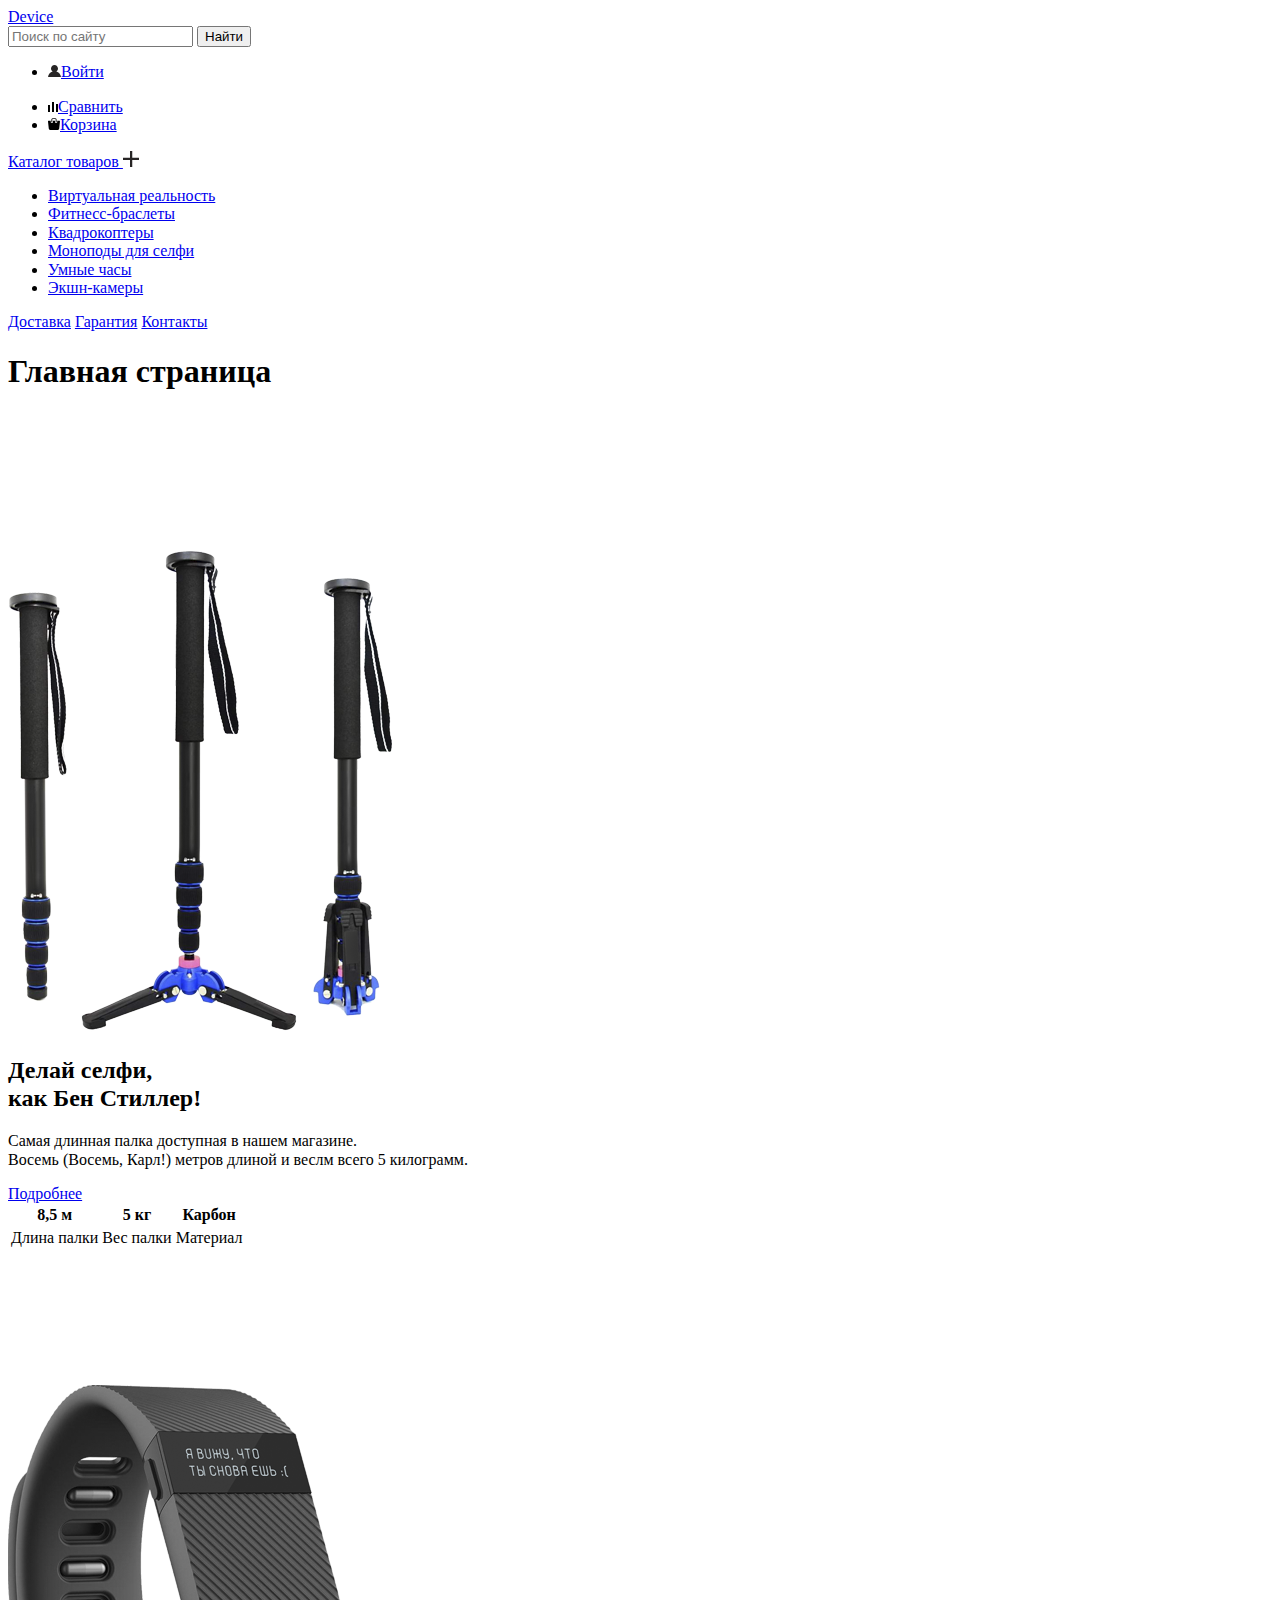
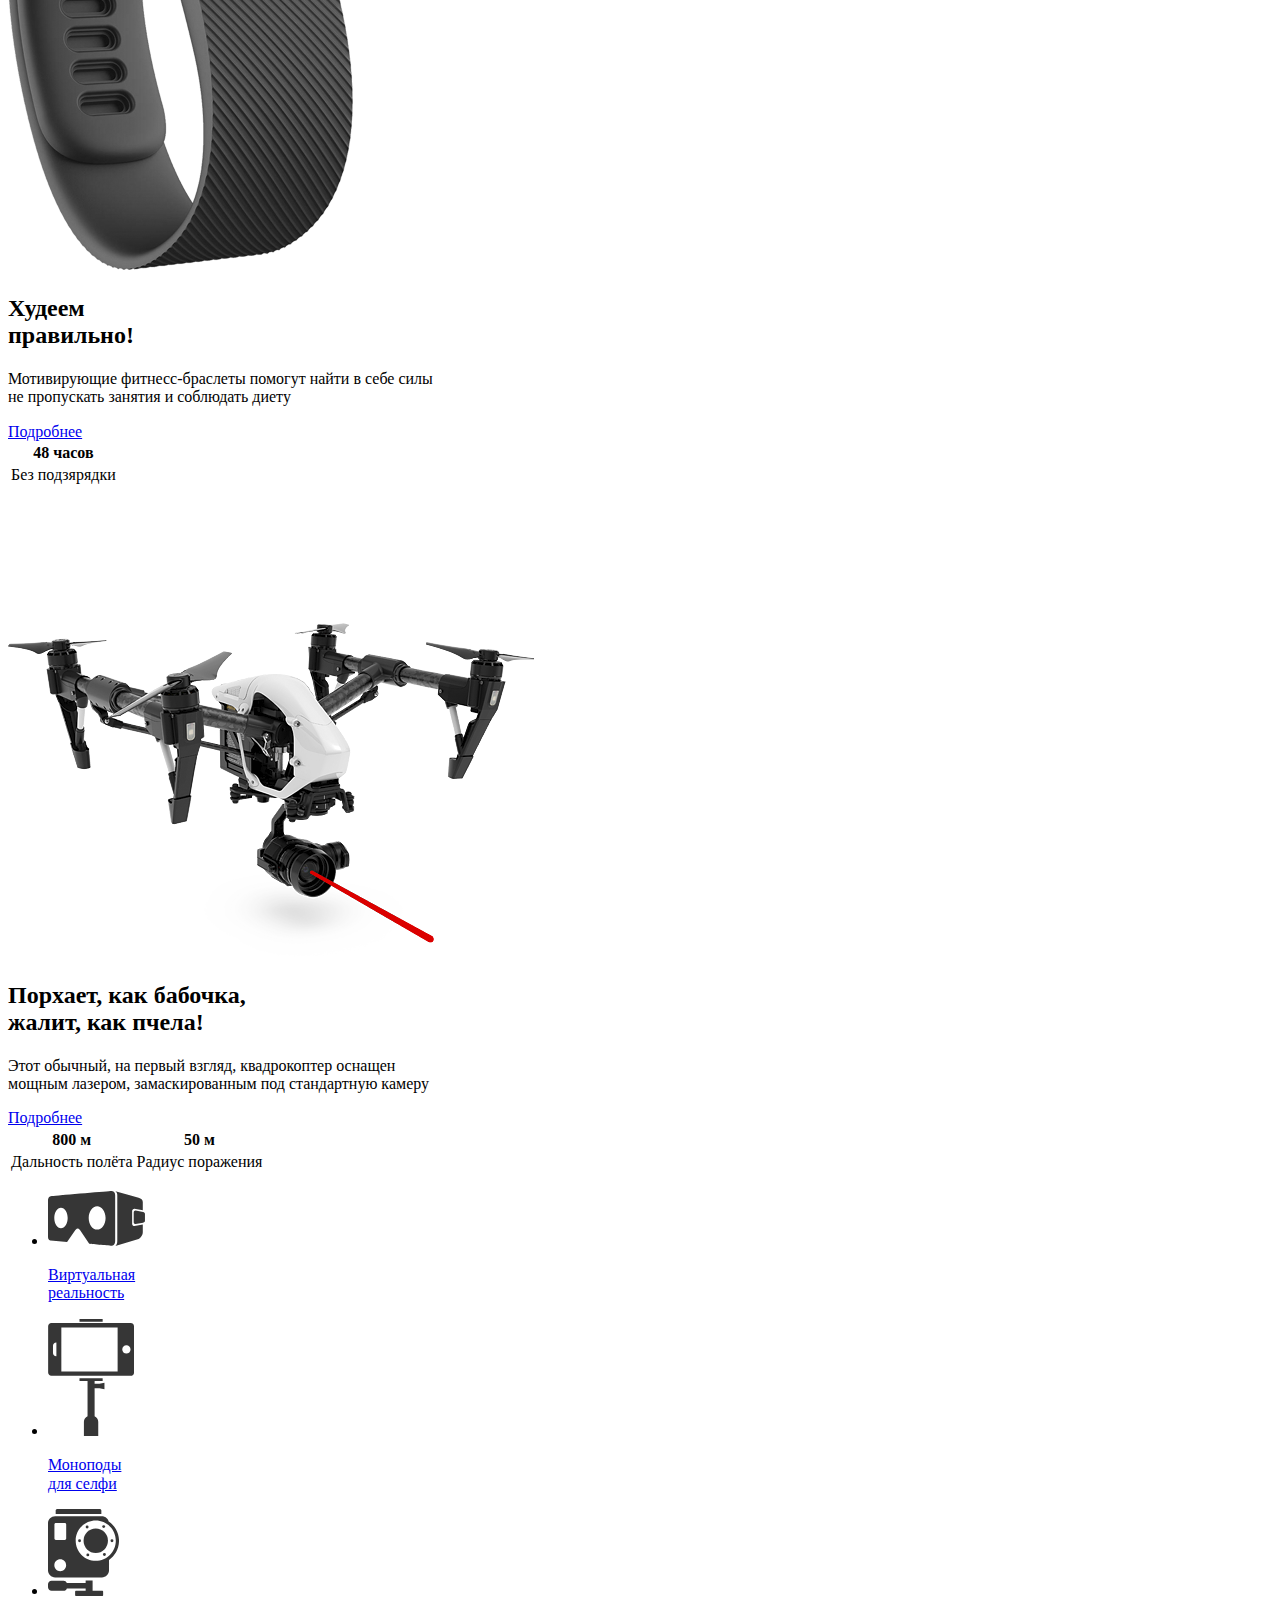
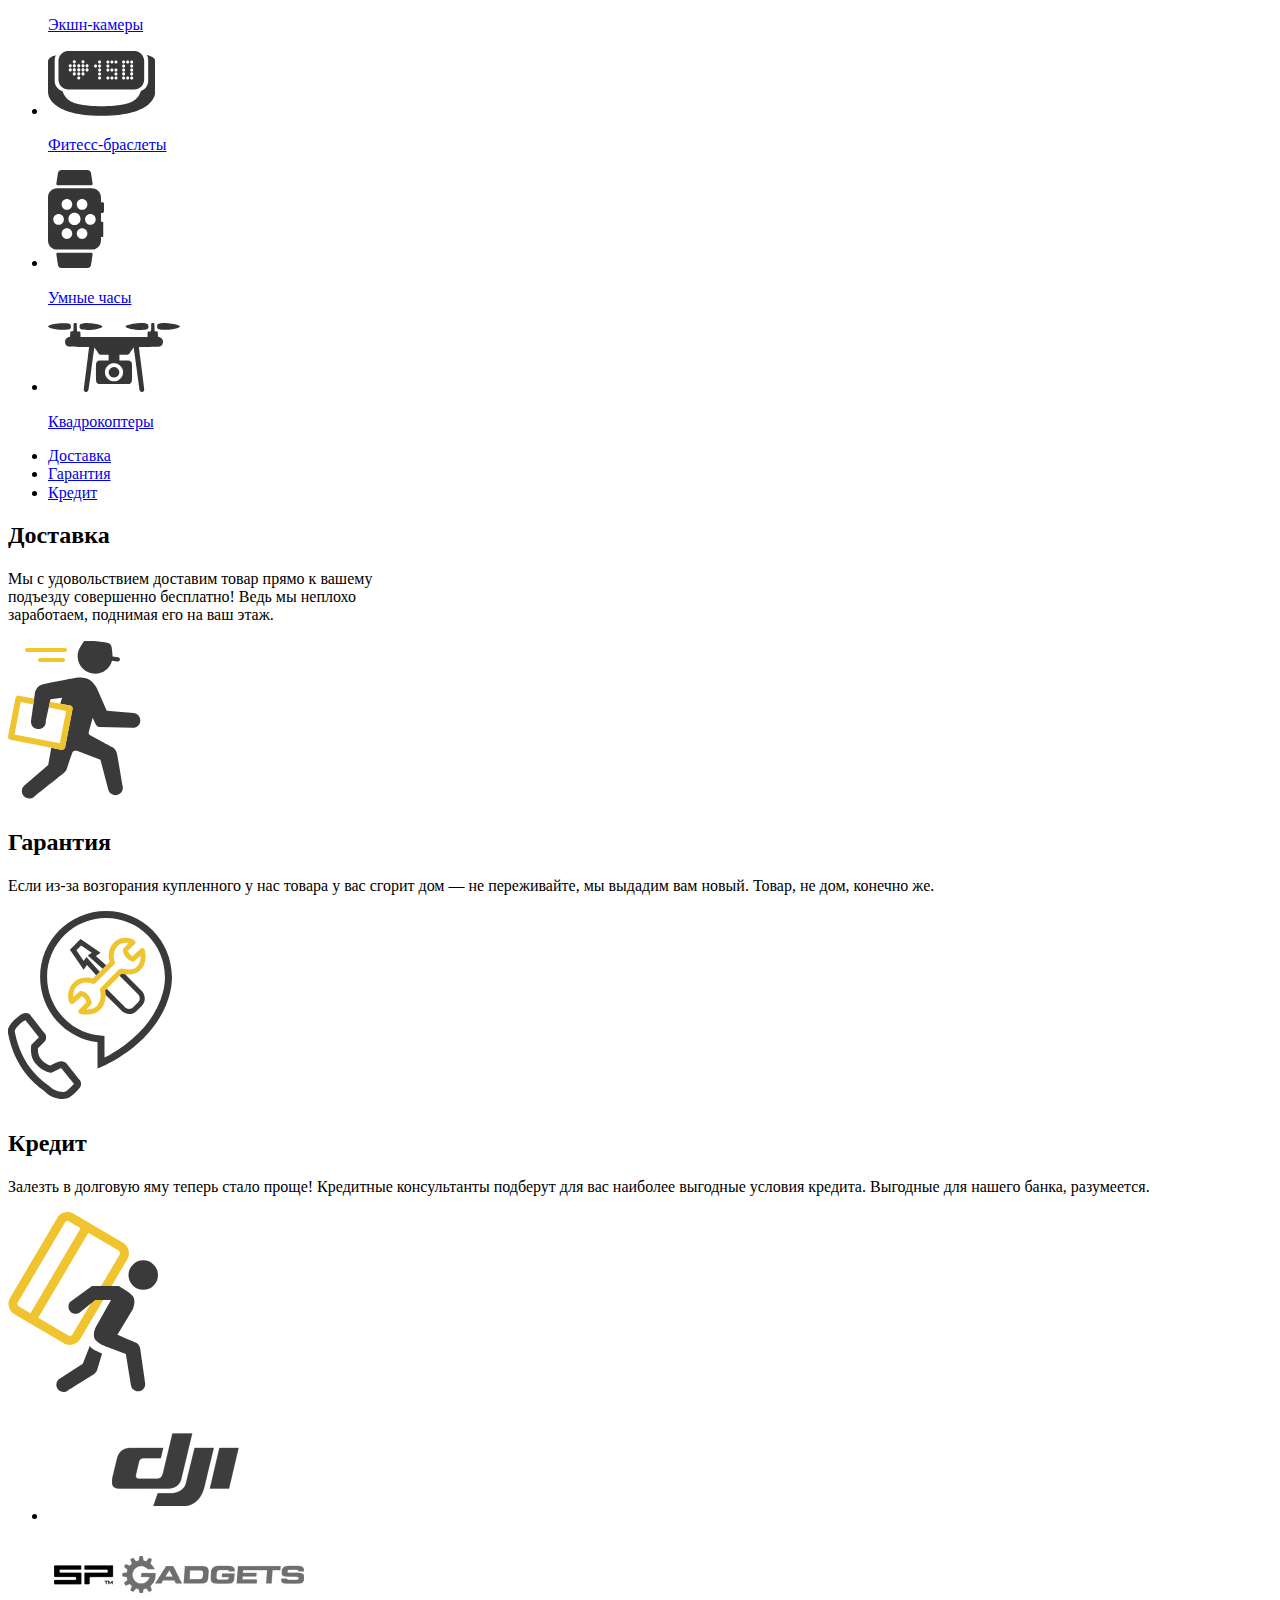
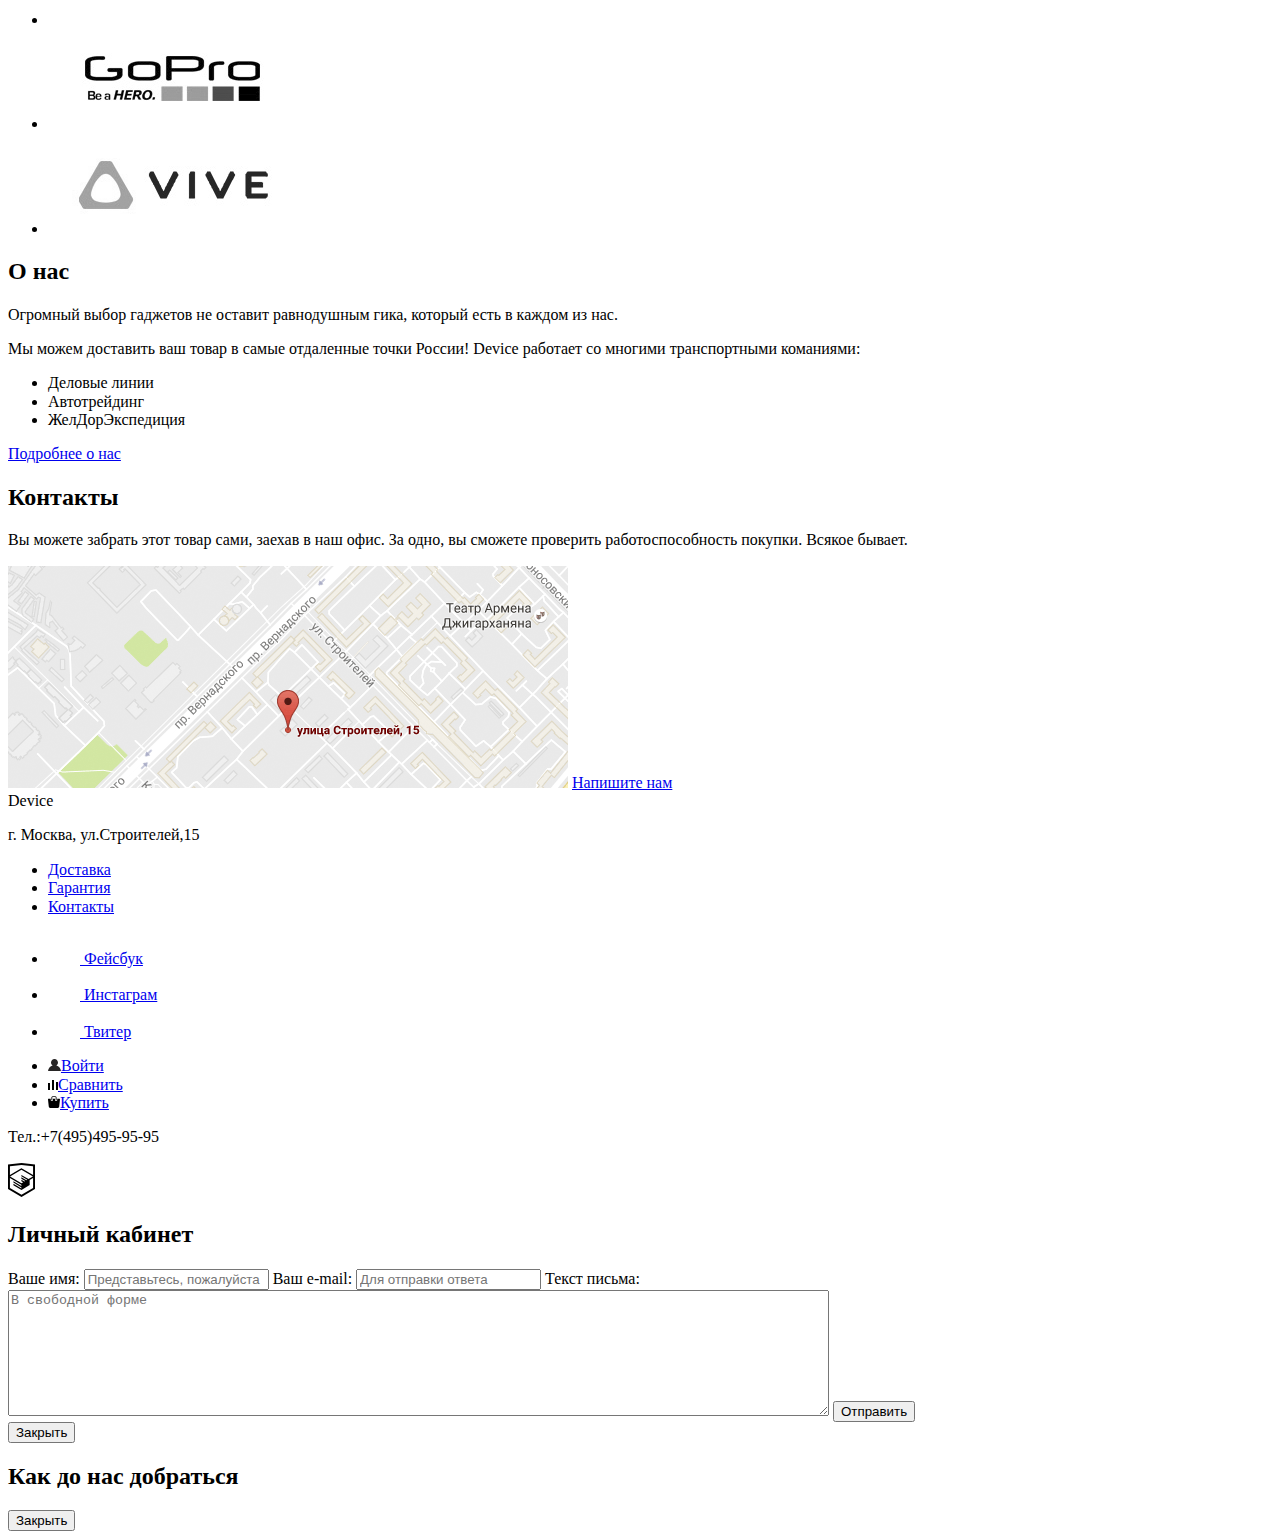
==== commit 82639522: "главная" ====
--- a/index.html
+++ b/index.html
@@ -5,183 +5,202 @@
     <title>Device</title>
 	<link href="https://fonts.googleapis.com/css?family=Open+Sans:300,400&amp;subset=cyrillic" rel="stylesheet">
 	<link rel="stylesheet" type="text/css" href="css/normalize.css">
-	<link rel="stylesheet" type="text/css" href="css/styles.css">
+	<link rel="stylesheet" type="text/css" href="css/styles2.css">
 </head>
 <body>
+	
+	
 	<header class="main-header">
-		<a class="header-logo">Device</a>
-		<form class="search" method="post">
-			<input type="search" placeholder="Поиск по сайту">
-		</form>
-		<ul class="user-navigation login">
-			<li><a href="#"><img src="img/user.svg" alt="Пользователь">Войти</a></li>
-		</ul>
-		<ul class="user-navigation choice">
-			<li><a href="#"><img src="img/compare.svg" alt="Сравнение">Сравнить</a></li>
-			<li><a href="#"><img src="img/cart.svg" alt="Пользователь">Корзина</a></li>
-		</ul>
+		<a class="header-logo" href="#">Device</a>
+		<section class="header-top">
+			<form class="search" method="post">
+				<input type="search" name="search" placeholder="Поиск по сайту">
+				<input type="submit" name="btn" value="Найти">
+			</form>
+			<ul class="user-navigation login">
+				<li><a href="#"><img src="img/user.svg" alt="Пользователь">Войти</a></li>
+			</ul>
+			<ul class="user-navigation choice">
+				<li><a href="#"><img src="img/compare.svg" alt="Сравнение">Сравнить</a></li>
+				<li><a href="#"><img src="img/cart.svg" alt="Пользователь">Корзина</a></li>
+			</ul>
+		</section>
 		
 		<nav class="main-navigation">
-			<ul>
-				<li>
-					<a href="#">Каталог товаров
-						<img src="img/plus.png" alt="развернуть">
-					</a>
-					<ul class="modal modal-category">
-						<li><a href="#">Виртуальная реальность</a></li>
-						<li><a href="#">Фитнесс-браслеты</a></li>
-						<li><a href="#">Квадрокоптеры</a></li>
-						<li><a href="#">Моноподы для селфи</a></li>
-						<li><a href="#">Умные часы</a></li>
-						<li><a href="#">Экшн-камеры</a></li>
-					</ul>
-				</li>
-				<li><a href="#">Доставка</a></li>
-				<li><a href="#">Гарантия</a></li>
-				<li><a href="#">Контакты</a></li>
-			</ul>
+			<a href="#">Каталог товаров
+				<img src="img/plus.png" alt="развернуть">
+			</a>
+			<ul class="modal modal-category" id="exp">
+				<li><a href="#">Виртуальная реальность</a></li>
+				<li><a href="#">Фитнесс-браслеты</a></li>
+				<li><a href="#">Квадрокоптеры</a></li>
+				<li><a href="#">Моноподы для селфи</a></li>
+				<li><a href="#">Умные часы</a></li>
+				<li><a href="#">Экшн-камеры</a></li>
+			</ul>
+			
+			<a href="#">Доставка</a>
+			<a href="#">Гарантия</a>
+			<a href="#">Контакты</a>
 		</nav>
 	</header>
 	<main>
-		<h1>Главная страница</h1>
+		<h1 class="virtually-hidden">Главная страница</h1>
 			
 		<section class="popular-slider">
-			<img src="img/slider-1.png" alt="Монопод">
-			<img src="img/01.png" alt="01">
-			<h2>Делай селфи, как Бен Стиллер!</h2>
-			<p>Самая длинная палка доступная в нашем магазине. 
-			   Восемь (Восемь, Карл!) метров длиной и веслм всего 5 килограмм.</p>
-			<a href="#">Подробнее</a>
-			<table>
-				<tr>
-					<th>8,5 м</th>
-					<th>5 кг</th>
-					<th>Карбон</th>
-				</tr>
-				<tr>
-					<td>Длина палки</td>
-					<td>Вес палки</td>
-					<td>Материал</td>
-				</tr>
-			</table>
+			<img class="number" src="img/01.png" alt="01">
+			<div class="popular-gallery">
+				<img class="photo" src="img/slider-1.png" alt="Монопод" width="384" height="486">
+			</div>	
+			<div class="popular-right">	
+				<h2>Делай селфи,<br> как Бен Стиллер!</h2>
+				<p>Самая длинная палка доступная в нашем магазине.<br> 
+				   Восемь (Восемь, Карл!) метров длиной и веслм всего 5 килограмм.</p>
+				<a href="#">Подробнее</a>
+				<table>
+					<tr>
+						<th>8,5 м</th>
+						<th>5 кг</th>
+						<th>Карбон</th>
+					</tr>
+					<tr>
+						<td>Длина палки</td>
+						<td>Вес палки</td>
+						<td>Материал</td>
+					</tr>
+				</table>
+			</div>
+		
 		</section>
 			
 		<section class="popular-slider">
-			<img src="img/slider-2.png" alt="Фитнесс-браслет">
-			<img src="img/02.png" alt="02">
-			<h2>Худеем правильно!</h2>
-			<p>Мотивирующие фитнесс-браслеты помогут найти в себе силы
-			   не пропускать занятия и соблюдать диету</p>
-			<a href="#">Подробнее</a>
-			<table>
-				<tr>
-					<th>48 часов</th>
-				</tr>
-				<tr>
-					<td>Без подзярядки</td>
-				</tr>
-			</table>
+			<img class="number" src="img/02.png" alt="02">
+			<div class="popular-gallery">
+				<img src="img/slider-2.png" alt="Фитнесс-браслет">
+			</div>
+				
+			<div class="popular-right">
+				<h2>Худеем<br> правильно!</h2>
+				<p>Мотивирующие фитнесс-браслеты помогут найти в себе силы<br>
+				   не пропускать занятия и соблюдать диету</p>
+				<a href="#">Подробнее</a>
+				<table>
+					<tr>
+						<th>48 часов</th>
+					</tr>
+					<tr>
+						<td>Без подзярядки</td>
+					</tr>
+				</table>
+			</div>
 		</section>
 		
 		<section class="popular-slider">
-			<img src="img/slider-3.png" alt="Квадрокоптер">
-			<img src="img/03.png" alt="03">
-			<h2>Порхает, как бабочка, жалит, как пчела!</h2>
-			<p>Этот обычный, на первый взгляд, квадрокоптер оснащен 
-			   мощным лазером, замаскированным под стандартную камеру</p>
-			<a href="#">Подробнее</a>
-			<table>
-				<tr>
-					<th>800 м</th>
-					<th>50 м</th>
-				</tr>
-				<tr>
-					<td>Дальность полёта</td>
-					<td>Радиус поражения</td>
-				</tr>
-			</table>
+			<img class="number" src="img/03.png" alt="03">
+			<div class="popular-gallery">
+				<img src="img/slider-3.png" alt="Квадрокоптер">
+			</div>
+			<div class="popular-right">
+				<h2>Порхает, как бабочка,<br> жалит, как пчела!</h2>
+				<p>Этот обычный, на первый взгляд, квадрокоптер оснащен<br>
+				   мощным лазером, замаскированным под стандартную камеру</p>
+				<a href="#">Подробнее</a>
+				<table>
+					<tr>
+						<th>800 м</th>
+						<th>50 м</th>
+					</tr>
+					<tr>
+						<td>Дальность полёта</td>
+						<td>Радиус поражения</td>
+					</tr>
+				</table>
+			</div>
 		</section>
 			
 		<section class="catalog">
 			<ul class="catalog-items">
 				<li>
 					<a href="#">
-						<figure>
+						<div>
 							<img src="img/popular-1.svg" alt="Виртуальная реальность">
-							<figcaption>Виртуальная реальность</figcaption>
-						</figure>
-					</a>
-				</li>
-				<li>
-					<a href="#">
-						<figure>
+						</div>
+						<p>Виртуальная<br> реальность</p>
+					</a>
+				</li>
+				<li>
+					<a href="#">
+						<div>
 							<img src="img/popular-2.svg" alt="Моноподы для селфи">
-							<figcaption>Моноподы для селфи</figcaption>
-						</figure>
-					</a>
-				</li>
-				<li>
-					<a href="#">
-						<figure>
+						</div>
+						<p>Моноподы<br> для селфи</p>
+					</a>
+				</li>
+				<li>
+					<a href="#">
+						<div>
 							<img src="img/popular-3.svg" alt="Экшн-камера">
-							<figcaption>Экшн-камеры</figcaption>
-						</figure>
-					</a>
-				</li>
-				<li>
-					<a href="#">
-						<figure>
+						</div>
+						<p>Экшн-камеры</p>
+					</a>
+				</li>
+				<li>
+					<a href="#">
+						<div>
 							<img src="img/popular-4.svg" alt="Фитнесс-браслет">
-							<figcaption>Фитесс-браслеты</figcaption>
-						</figure>
-					</a>
-				</li>
-				<li>
-					<a href="#">
-						<figure>
+						</div>
+						<p>Фитесс-браслеты</p>
+					</a>
+				</li>
+				<li>
+					<a href="#">
+						<div>
 							<img src="img/popular-5.svg" alt="Умные часы">
-							<figcaption>Умные часы</figcaption>
-						</figure>
-					</a>
-				</li>
-				<li>
-					<a href="#">
-						<figure>
+						</div>
+						<p>Умные часы</p>
+					</a>
+				</li>
+				<li>
+					<a href="#">
+						<div>
 							<img src="img/popular-6.svg" alt="Квадрокоптер">
-							<figcaption>Квадрокоптеры</figcaption>
-						</figure>
+						</div>
+						<p>Квадрокоптеры</p>
 					</a>
 				</li>
 			</ul>
 		</section>
 			
 		<section class="services">
-			<div class="services-list">
-				<ul>
-					<li><button class="button">Доставка</button></li>
-					<li><button class="button">Гарантия</button></li>
-					<li><button class="button">Кредит</button></li>
-				</ul>
-			</div>
-				
-		<h2>Доставка</h2>
-		<img src="img/delivery.svg" alt="Доставка">
-		<p>Мы с удовольствием доставим товар прямо к вашему
-		   подъезду совершенно бесплатно! Ведь мы неплохо
-		   заработаем, поднимая его на ваш этаж.</p>
-			   
-		<h2>Гарантия</h2>
-		<img src="img/warranty.svg" alt="Гарантия">
-		<p>Если из-за возгорания купленного у нас товара у вас сгорит
-		   дом — не переживайте, мы выдадим вам новый.
-		   Товар, не дом, конечно же.</p>
-				   
-		<h2>Кредит</h2>
-		<img src="img/credit.svg" alt="Кредит">
-		<p>Залезть в долговую яму теперь стало проще! Кредитные 
-		   консультанты подберут для вас наиболее выгодные
-		   условия кредита. Выгодные для нашего банка, разумеется.</p>
-					
+			<ul class="service-list">
+				<li><a href="#">Доставка</a></li>
+				<li><a href="#">Гарантия</a></li>
+				<li><a href="#">Кредит</a></li>
+			</ul>
+			<div class="descript">	
+				<h2>Доставка</h2>
+				<p>Мы с удовольствием доставим товар прямо к вашему<br>
+			   подъезду совершенно бесплатно! Ведь мы неплохо<br>
+			   заработаем, поднимая его на ваш этаж.</p>
+			</div>
+			<img src="img/delivery.svg" alt="Доставка">
+		
+			<div class="descript">	   
+				<h2>Гарантия</h2>
+				<p>Если из-за возгорания купленного у нас товара у вас сгорит
+				   дом — не переживайте, мы выдадим вам новый.
+				   Товар, не дом, конечно же.</p>
+			</div>
+			<img src="img/warranty.svg" alt="Гарантия">		   
+			
+			<div class="descript">
+				<h2>Кредит</h2>
+				<p>Залезть в долговую яму теперь стало проще! Кредитные 
+				   консультанты подберут для вас наиболее выгодные
+				   условия кредита. Выгодные для нашего банка, разумеется.</p>
+			<img src="img/credit.svg" alt="Кредит">	
+			
+				
 		</section>
 		
 		<section class="brand">
@@ -196,63 +215,80 @@
 		</section>
 		
 		<section class="info">
-			<h2>О нас</h2>
-			<p>Огромный выбор гаджетов не оставит равнодушным гика, 
-			   который есть в каждом из нас.</p>
-			<p>Мы можем доставить ваш товар в самые отдаленные точки
-			   России! Device работает со многими транспортными команиями:</p>
-			<ul class="transport-list">
-				<li>Деловые линии</li>
-				<li>Автотрейдинг</li>
-				<li>ЖелДорЭкспедиция</li>
-			</ul>
-			<a href="#">Подробнее о нас</a>
-		</section>
-			
-		<section class="contacts">
-			<h2>Контакты</h2>
-			<p>Вы можете забрать этот товар сами, заехав в наш офис. За одно, вы сможете
-			   проверить работоспособность покупки. Всякое бывает.</p>
-			<img src="img/map.png" alt="Карта">
-			<a href="#">Напишите нам</a>
+			<div class="about">
+				<h2>О нас</h2>
+				<p>Огромный выбор гаджетов не оставит равнодушным гика, 
+				   который есть в каждом из нас.</p>
+				<p>Мы можем доставить ваш товар в самые отдаленные точки
+				   России! Device работает со многими транспортными команиями:</p>
+				<ul class="transport-list">
+					<li>Деловые линии</li>
+					<li>Автотрейдинг</li>
+					<li>ЖелДорЭкспедиция</li>
+				</ul>
+				<a href="#">Подробнее о нас</a>
+			</div>
+				
+			<div class="contacts">
+				<h2>Контакты</h2>
+				<p>Вы можете забрать этот товар сами, заехав в наш офис. За одно, вы сможете
+				   проверить работоспособность покупки. Всякое бывает.</p>
+				<img src="img/map.png" alt="Карта">
+				<a href="#">Напишите нам</a>
+			</div>
 		</section>
 	</main>	
+	
 	<footer class="main-footer">
-		<a class="footer-logo">Device</a>
-		<ul class="footer-navigation">
-			<li><a href="#"><img src="img/user.svg" alt="Пользователь">Войти</a></li>
-			<li><a href="#"><img src="img/compare.svg" alt="Сравнение">Сравнить</a></li>
-			<li><a href="#"><img src="img/cart.svg" alt="Корзина">Купить</a></li>	
-		</ul>
-		<p>г. Москва, ул.Строителей,15</p>
-		<ul class="site-navigation">
-			<li><a href="#">Доставка</a></li>
-			<li><a href="#">Гарантия</a></li>
-			<li><a href="#">Контакты</a></li>
-		</ul>
-		<p>Тел.:+7(495)495-95-95</p>
-		<ul class="footer-social">
-			<li>
-				<a href="#">
-					<img src="img/fb.svg" alt="fb-logo">
-					<span class="visually-hidden">Фейсбук</span>
-				</a>
-			</li>
-			<li>
-				<a href="#">
-					<img src="img/instagram.svg" alt="instagram-logo">
-					<span class="visually-hidden">Инстаграм</span>
-				</a>
-			</li>
-			<li>
-				<a href="#">
-					<img src="img/twiter.svg" alt="twiter-logo">
-					<span class="visually-hidden">Твитер</span>
-				</a>
-			</li>
-		</ul>
-		<a href="htmlacademy.ru"><img src="img/logo-html.svg" alt="HTML Academy"></a>
+		<div class="footer-left">
+			<a class="footer-logo">Device</a>
+			<p>г. Москва, ул.Строителей,15</p>
+		</div>	
+		<div class="footer-center">
+			<ul class="site-navigation">
+				<li><a href="#">Доставка</a></li>
+				<li><a href="#">Гарантия</a></li>
+				<li><a href="#">Контакты</a></li>
+			</ul>
+			<ul class="footer-social">
+				<li>
+					<a href="#">
+						<img src="img/fb.svg" alt="fb-logo">
+						<span class="visually-hidden">Фейсбук</span>
+					</a>
+				</li>
+				<li>
+					<a href="#">
+						<img src="img/instagram.svg" alt="instagram-logo">
+						<span class="visually-hidden">Инстаграм</span>
+					</a>
+				</li>
+				<li>
+					<a href="#">
+						<img src="img/twiter.svg" alt="twiter-logo">
+						<span class="visually-hidden">Твитер</span>
+					</a>
+				</li>
+			</ul>
+		</div>
+		
+		<div class="footer-right">
+			<ul class="footer-navigation">
+				<li><a href="#"><img src="img/user.svg" alt="Пользователь">Войти</a></li>
+				<li><a href="#"><img src="img/compare.svg" alt="Сравнение">Сравнить</a></li>
+				<li><a href="#"><img src="img/cart.svg" alt="Корзина">Купить</a></li>	
+			</ul>
+			<p>Тел.:+7(495)495-95-95</p>
+			<a href="htmlacademy.ru"><img src="img/logo-html.svg" alt="HTML Academy"></a>
+		</div>
 	</footer>
+		
+		
+		
+		
+		
+		
+	
 		
 	<section class="modal modal-log">
 		<h2 class="visually-hidden">Личный кабинет</h2>
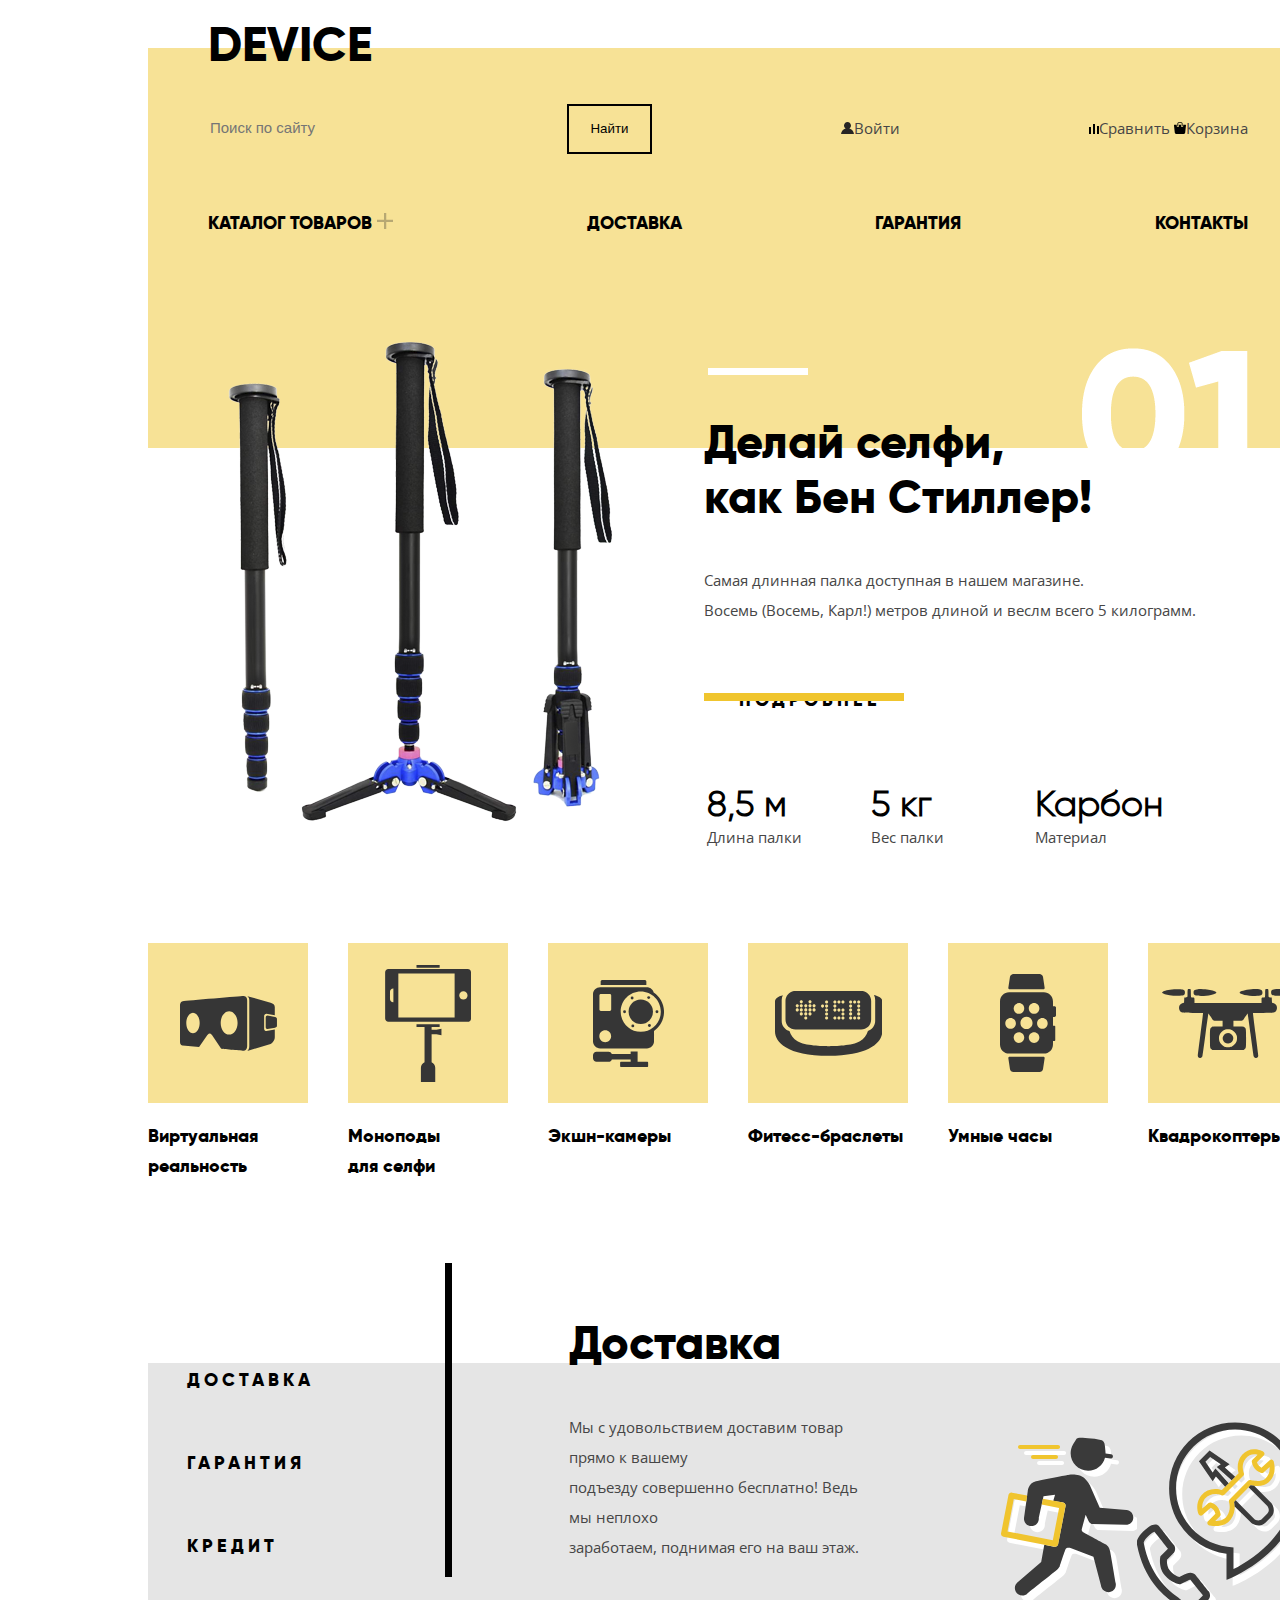
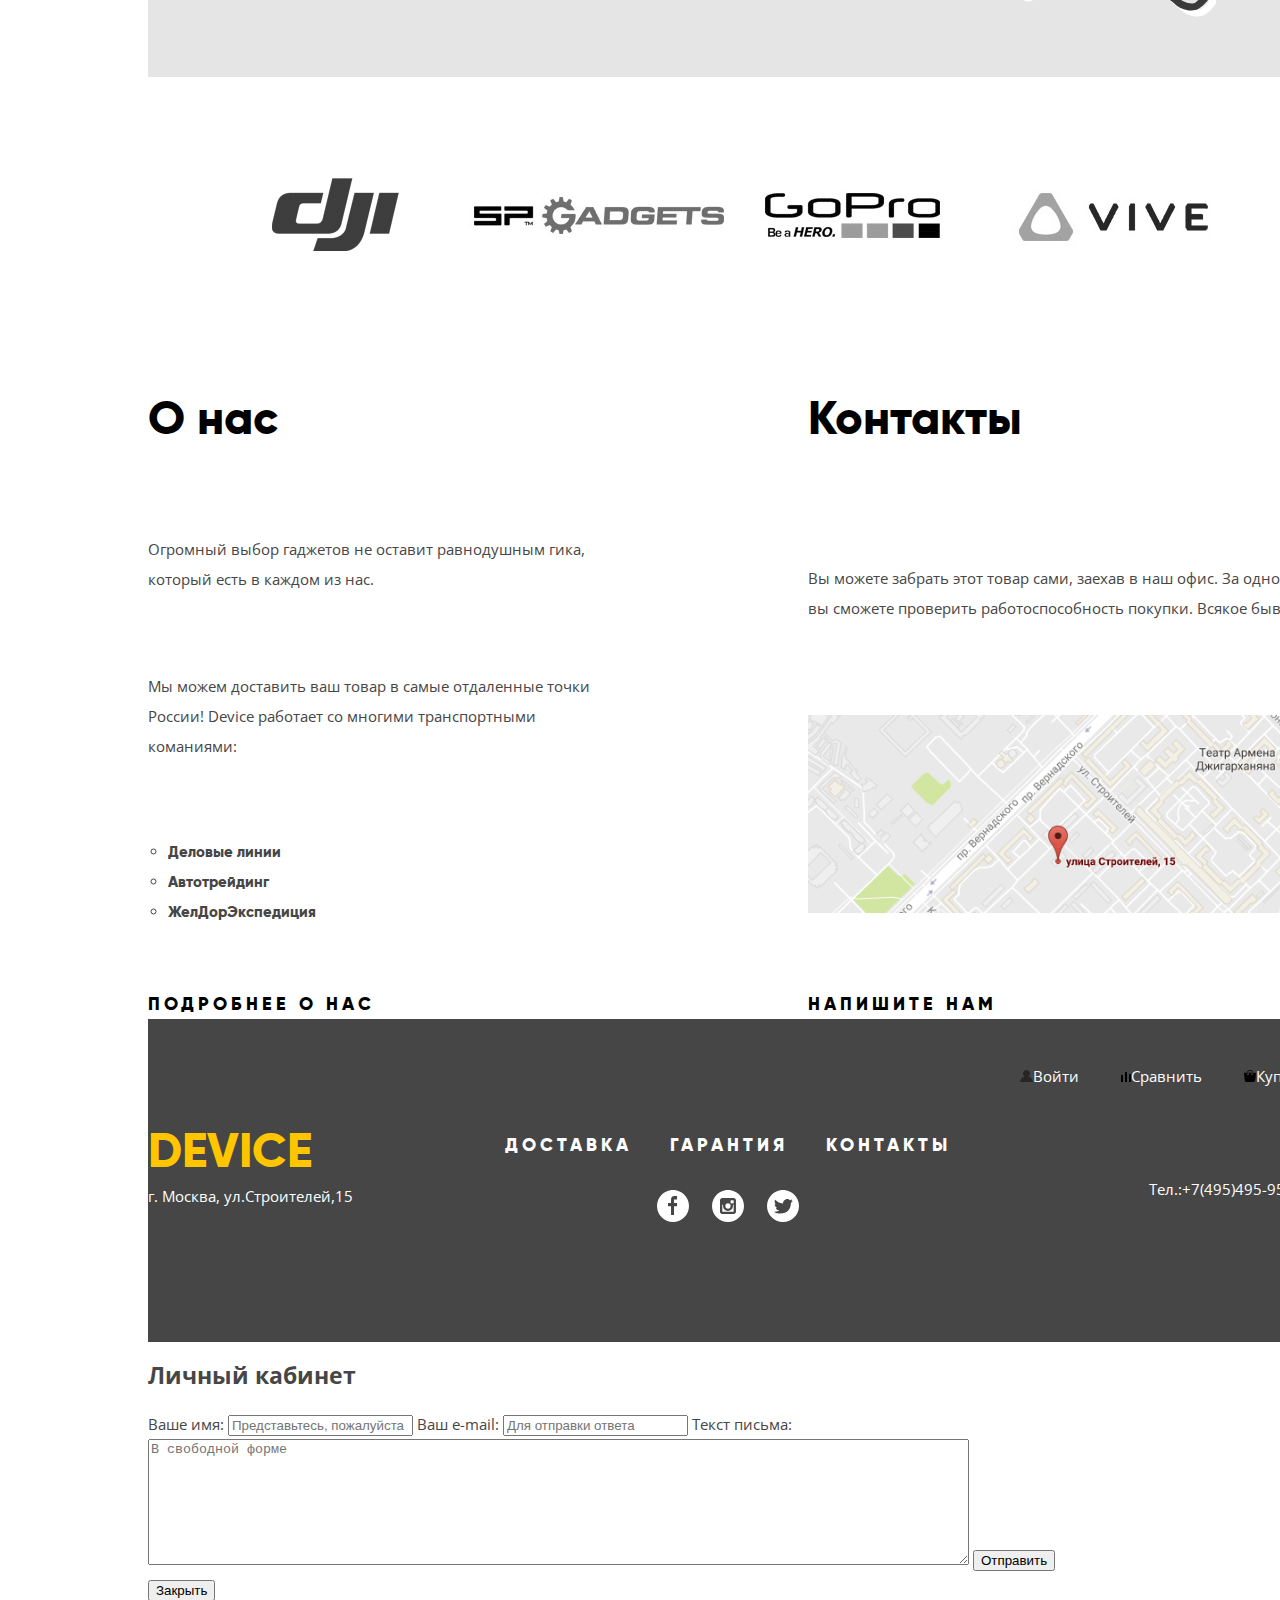
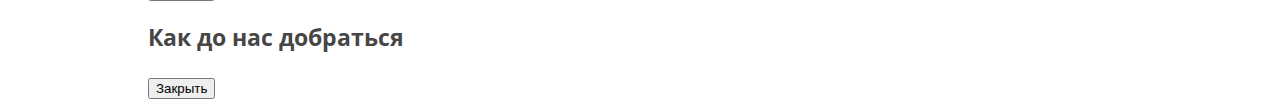
==== commit 27557b3a: "styles" ====
--- a/index.html
+++ b/index.html
@@ -5,7 +5,7 @@
     <title>Device</title>
 	<link href="https://fonts.googleapis.com/css?family=Open+Sans:300,400&amp;subset=cyrillic" rel="stylesheet">
 	<link rel="stylesheet" type="text/css" href="css/normalize.css">
-	<link rel="stylesheet" type="text/css" href="css/styles2.css">
+	<link rel="stylesheet" type="text/css" href="css/styles.css">
 </head>
 <body>
 	
--- a/css/styles.css
+++ b/css/styles.css
@@ -0,0 +1,499 @@
+@font-face {
+    font-family: 'gilroy';
+    src: url('../fonts/gilroy-extrabold-webfont.woff2') format('woff2'),
+         url('../fonts/gilroy-extrabold-webfont.woff') format('woff');
+    font-weight: normal;
+    font-style: normal;
+
+}
+
+@font-face {
+    font-family: 'gilroylight';
+    src: url('../fonts/gilroy-light-webfont.woff2') format('woff2'),
+         url('gilroy-light-webfont.woff') format('woff');
+    font-weight: normal;
+    font-style: normal;
+}
+
+body {
+	width: 1160px;
+	padding: 40px 140px 0 140px;
+	font-family: "Open Sans", "Arial Narrow", Calibri, sans-serif;
+	font-size: 15px;
+	color: #464646;
+	line-height: 30px;
+	
+}
+
+ul {
+	list-style: none;
+	padding: 0;
+}
+
+a {
+	text-decoration: none;
+	color: #464646;
+}
+
+.main-header {
+	padding: 50px 60px;
+	background-color: #f7e296;
+	height: 300px;
+}
+
+.main-header .header-logo {
+	font-family: "Gilroy", "Arial Black", "Franklin Gothic Medium", sans-serif;
+	font-size: 48px;
+	color: #000;
+	text-transform: uppercase;
+	position: absolute;
+	top: 30px;
+}
+
+
+.main-header a:hover {
+	opacity: 0.6;
+}
+
+.main-header a:active {
+	opacity: 0.3;
+}
+
+.header-top {
+	display: flex;
+	flex-direction: row;
+	justify-content: space-between;
+	align-items: center;
+	margin-bottom: 50px;
+}
+
+.header-top li {
+	display: inline-block;
+}
+
+.header-top input[type="search"] {
+	width: 355px;
+	height: 50px;
+	border: none;
+	color: rgba(0, 0, 0, 0.3);
+	font-size: 15px;
+	background-color: #f7e296; 
+}
+
+.header-top input[type="search"]:hover {
+	color: rgba(0, 0, 0, 0.6);
+}
+
+.header-top input[type="search"]:focus {
+	color: #000;
+	outline: none;
+	border-bottom: 2px solid black;
+}
+
+.header-top input[type="submit"] {
+	width: 85px;
+	height: 50px;
+	background-color: transparent;
+	border: 2px solid black;
+}
+
+.header-top input[type="submit"]:hover {
+	background-color: #000;
+	color: #ffffff;
+}
+
+.header-top input[type="submit"]:active {
+	color: rgba(255, 255, 255, 0.3);
+}
+
+.header-top input[type="submit"]:focus {
+	outline: none;
+	
+}
+
+.main-navigation {
+	display: flex;
+	flex-direction: row;
+	justify-content: space-between;
+	margin-top: 0;
+}
+
+
+
+.main-navigation .modal {
+	display: none;
+}
+
+.main-navigation > a {
+	font-family: "Gilroy", "Arial Black", "Franklin Gothic Medium", sans-serif;
+	font-size: 18px;
+	color: #000;
+	text-transform: uppercase;
+}
+
+.main-navigation a img {
+	opacity: 0.3;
+}
+
+.popular-slider {
+	position: relative;
+	display: flex;
+	flex-direction: row;
+	justify-content: space-between;
+	height: 480px;
+	padding-left: 80px;
+	padding-right: 80px;
+}
+
+.popular-slider .photo {
+	position: relative;
+	top: -110px;
+}
+
+.popular-slider .number {
+	position: absolute;
+	top: -100px;
+	right: 60px;
+}
+
+.popular-slider::after {
+	content: "";
+	width: 100px;
+	height: 7px;
+	background-color: #ffffff;
+	position: absolute;
+	top: -80px;
+	left: 560px;
+}
+
+.popular-right {
+	position: relative;
+	top: -72px;
+	left: -30px;
+}
+
+.popular-right h2 {
+	font-family: "Gilroy", "Arial Black", "Franklin Gothic Medium", sans-serif;
+	font-size: 47px;
+	line-height: 55px;
+	color: #000;
+	margin-bottom: 40px;
+}
+
+.popular-right p {
+	margin-top: 0;
+	margin-bottom: 60px;
+}
+
+.popular-right a {
+	font-family: "Gilroy", "Arial Black", "Franklin Gothic Medium", sans-serif;
+	font-size: 18px;
+	color: #000;
+	text-transform: uppercase;
+	letter-spacing: 4px;
+	margin-top: 0px;
+	margin-left: 35px;
+	
+}
+
+.popular-right a::before {
+	content: "";
+	position: absolute;
+	width: 200px;
+	height: 8px;
+	background-color: #f0c52e;
+	top: 317px;
+	left: 0;
+}
+
+.popular-right table {
+	margin-top: 70px;
+	text-align: left;
+	
+}
+
+.popular-right th {
+	font-family: "Gilroylight";
+	font-size: 36px;
+	color: black;
+}
+
+.popular-right td {
+	width: 160px;
+}
+
+main > .popular-slider:nth-of-type(2),
+main > .popular-slider:nth-of-type(3) {
+	display: none;
+}
+
+.catalog {
+	height: 420px;
+}
+
+.catalog .catalog-items {
+	display: flex;
+	flex-direction: row;
+	justify-content: space-between;
+	
+	
+}
+
+.catalog-items div {
+	width: 160px;
+	height: 160px;
+	background-color: #f7e296;
+	display: flex;
+	justify-content: center;
+	align-items: center;
+	
+}
+
+.catalog-items p {
+	font-family: "Gilroy", "Arial Black", "Franklin Gothic Medium", sans-serif;
+	font-size: 18px;
+	color: #000;
+}
+
+.services {
+	min-height: 285px;
+	background-color: #e5e5e5;
+}
+
+.services {
+	display: flex;
+	flex-direction: row;
+	
+	
+}
+
+.services .service-list {
+	width: 415px;
+	font-family: "Gilroy", "Arial Black", "Franklin Gothic Medium", sans-serif;
+	
+}
+
+.services div:nth-of-type(2),
+.services div:nth-of-type(3) {
+	display: none;
+	
+}
+
+.service-list {
+	display: flex;
+	flex-direction: column;
+	align-self: center;
+	justify-content: space-around;
+	align-items: flex-end;
+	width: 417px;
+	position: relative;
+	top: -45px;
+	
+}
+
+.service-list li {
+	width: 258px;
+	margin-bottom: 24px;
+	margin-left: 20px;
+	padding-left: 19px;
+	padding-top: 14px;
+	padding-bottom: 14px;
+	
+}
+
+.service-list a {
+	color: #000;
+	text-transform: uppercase;
+	letter-spacing: 4px;
+	font-size: 18px;
+}
+
+
+
+.descript {
+	width: 599px;
+	border-left: 7px solid black;
+	position: relative;
+	vertical-align: middle;
+	display: flex;
+	flex-direction: column;
+	justify-content: center;
+	padding-left: 117px;
+	padding-right: 117px;
+	position: relative;
+	top: -100px;
+}
+
+.descript h2 {
+	font-family: "Gilroy", "Arial Black", "Franklin Gothic Medium", sans-serif;
+	font-size: 47px;
+	margin-top: 65px;
+	color: #000;
+}
+
+.brand {
+	min-height: 287px;
+	padding-top: 0;
+	padding-bottom: 0;
+	
+}
+
+.brand ul {
+	display: flex;
+	flex-direction: row;
+	justify-content: center;
+	min-height: 287px;
+	align-items: center;
+	margin-top: 0;
+	margin-bottom: 0;
+}
+
+
+
+.info {
+	display: flex;
+	flex-direction: row;
+	justify-content: space-between;
+	min-height: 655px;
+}
+
+.info h2 {
+	font-family: "Gilroy", "Arial Black", "Franklin Gothic Medium", sans-serif;
+	font-size: 47px;
+	color: #000;
+}
+
+.about {
+	display: flex;
+	flex-direction: column;
+	justify-content: space-between;
+	width: 480px;
+}
+
+.transport-list {
+	list-style: circle;
+	font-family: "Gilroy", "Arial Black", "Franklin Gothic Medium", sans-serif;
+	padding-left: 20px;
+}
+
+.contacts {
+	display: flex;
+	flex-direction: column;
+	justify-content: space-between;
+	width: 500px;
+}
+
+.info a {
+	font-family: "Gilroy", "Arial Black", "Franklin Gothic Medium", sans-serif;
+	font-size: 18px;
+	color: #000;
+	letter-spacing: 4px;
+	text-transform: uppercase;
+}
+
+.main-footer {
+	display: flex;
+	flex-direction: row;
+	justify-content: space-between;
+	min-height: 323px;
+	background-color: #464646;
+}
+
+.footer-left {
+	display: flex;
+	flex-direction: column;
+	justify-content: center;
+	width: 340px;
+	
+}
+
+.footer-left p {
+	color: white;
+}
+
+.footer-left .footer-logo {
+	font-family: "Gilroy", "Arial Black", "Franklin Gothic Medium", sans-serif;
+	font-size: 48px;
+	color: #ffc600;
+	text-transform: uppercase;
+}
+
+.footer-center {
+	width: 480px;
+	display: flex;
+	flex-direction: column;
+	align-items: center;
+	justify-content: center;
+}
+
+.main-footer .site-navigation {
+	display: flex;
+	flex-direction: row;
+	justify-content: center;
+	width: 100%;
+}
+
+.main-footer .site-navigation li {
+	margin-right: 38px;
+}
+
+.main-footer .site-navigation li:last-child {
+	margin-right: 0;
+}
+
+
+.footer-center .site-navigation a {
+	font-family: "Gilroy", "Arial Black", "Franklin Gothic Medium", sans-serif;
+	color: white;
+	font-size: 18px;
+	text-transform: uppercase;
+	letter-spacing: 4px;
+}
+
+.footer-social {
+	display: flex;
+	flex-direction: row;
+	justify-content: center;
+}
+
+.footer-social li:first-child,
+.footer-social li:nth-child(2) {
+	margin-right: 23px;	
+}
+
+.footer-social .visually-hidden {
+	display: none;
+}
+
+.footer-right {
+	display: flex;
+	flex-direction: column;
+	justify-content: space-around;
+	align-items: flex-end;
+}
+
+.footer-navigation {
+	width: 340px;
+	display: flex;
+	flex-direction: row;
+	justify-content: flex-end;
+	align-items: center;	
+}
+
+.footer-navigation li:nth-child(2),
+.footer-navigation li:nth-child(3) {
+	margin-left: 42px;
+}
+
+.footer-navigation a {
+	color: #ffffff;
+}
+
+.footer-right p {
+	color: #ffffff;
+}
+
+.virtually-hidden {
+	display: none;
+}
+
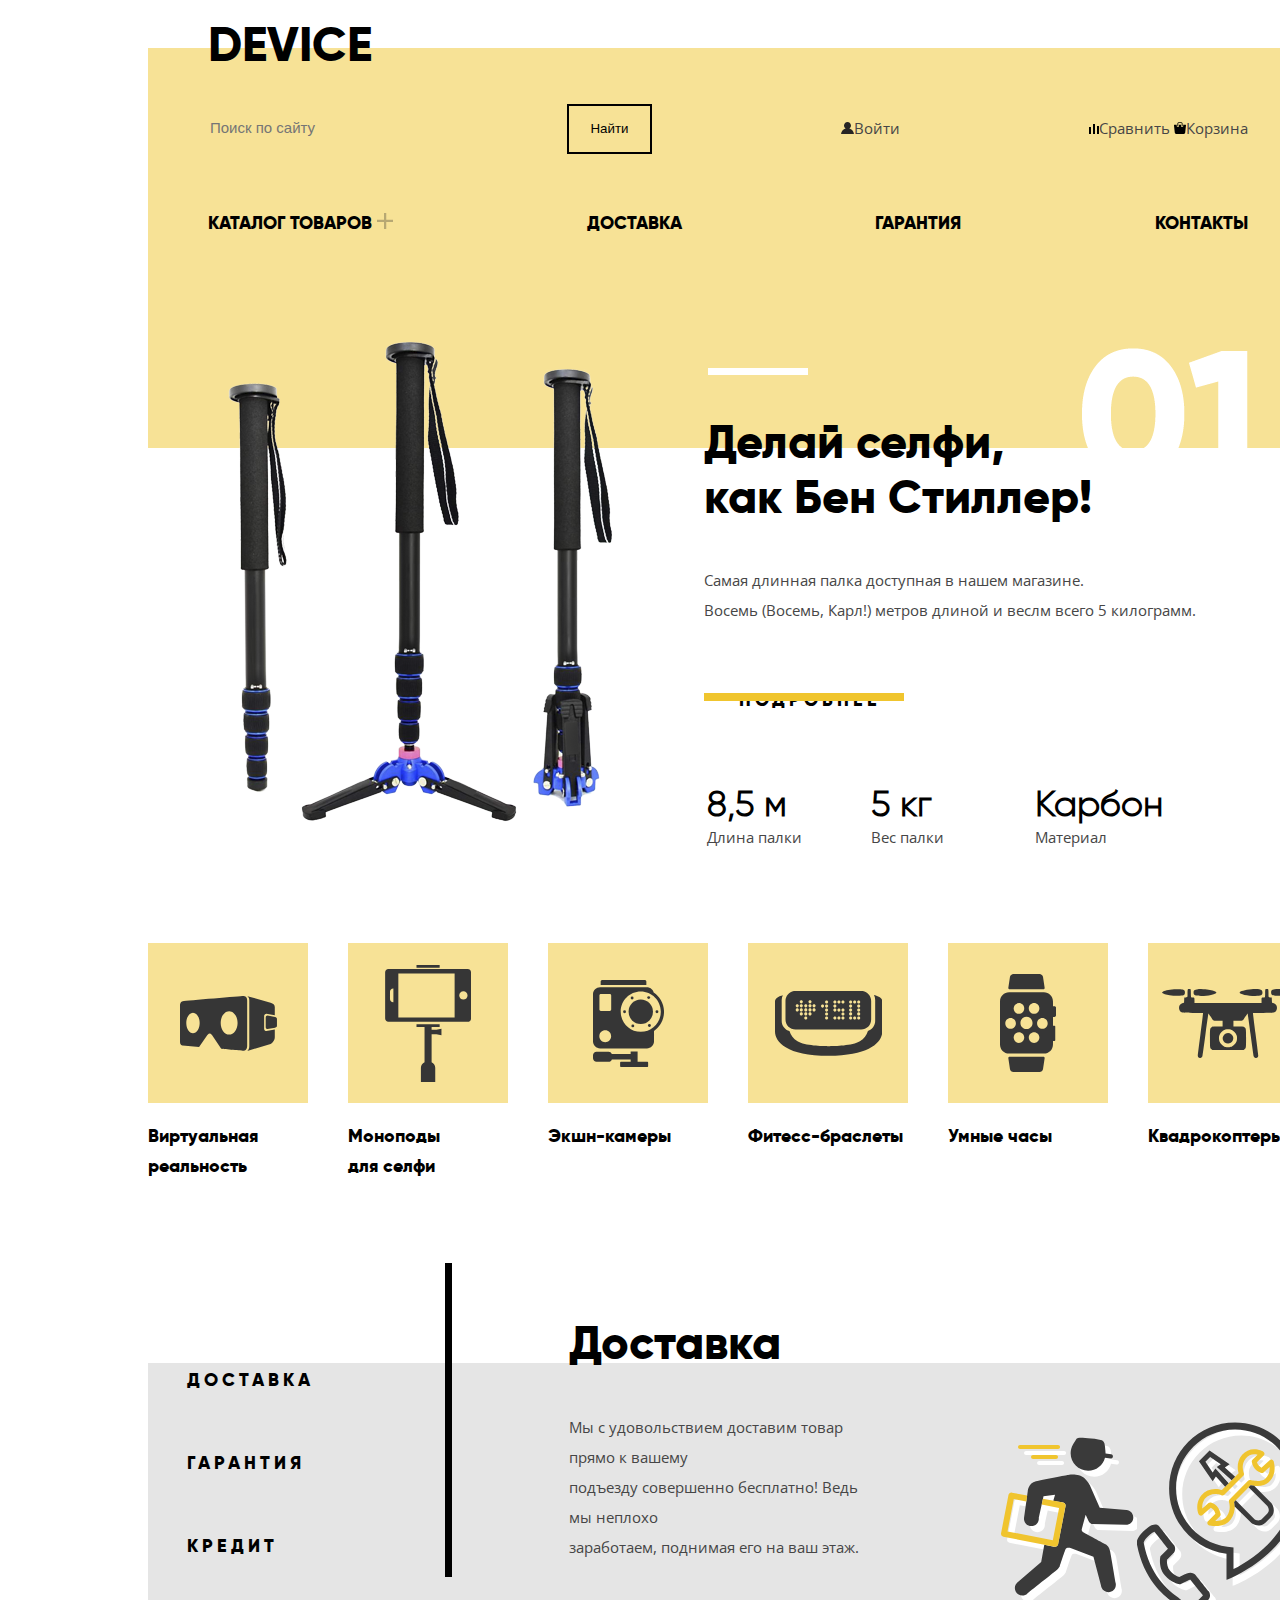
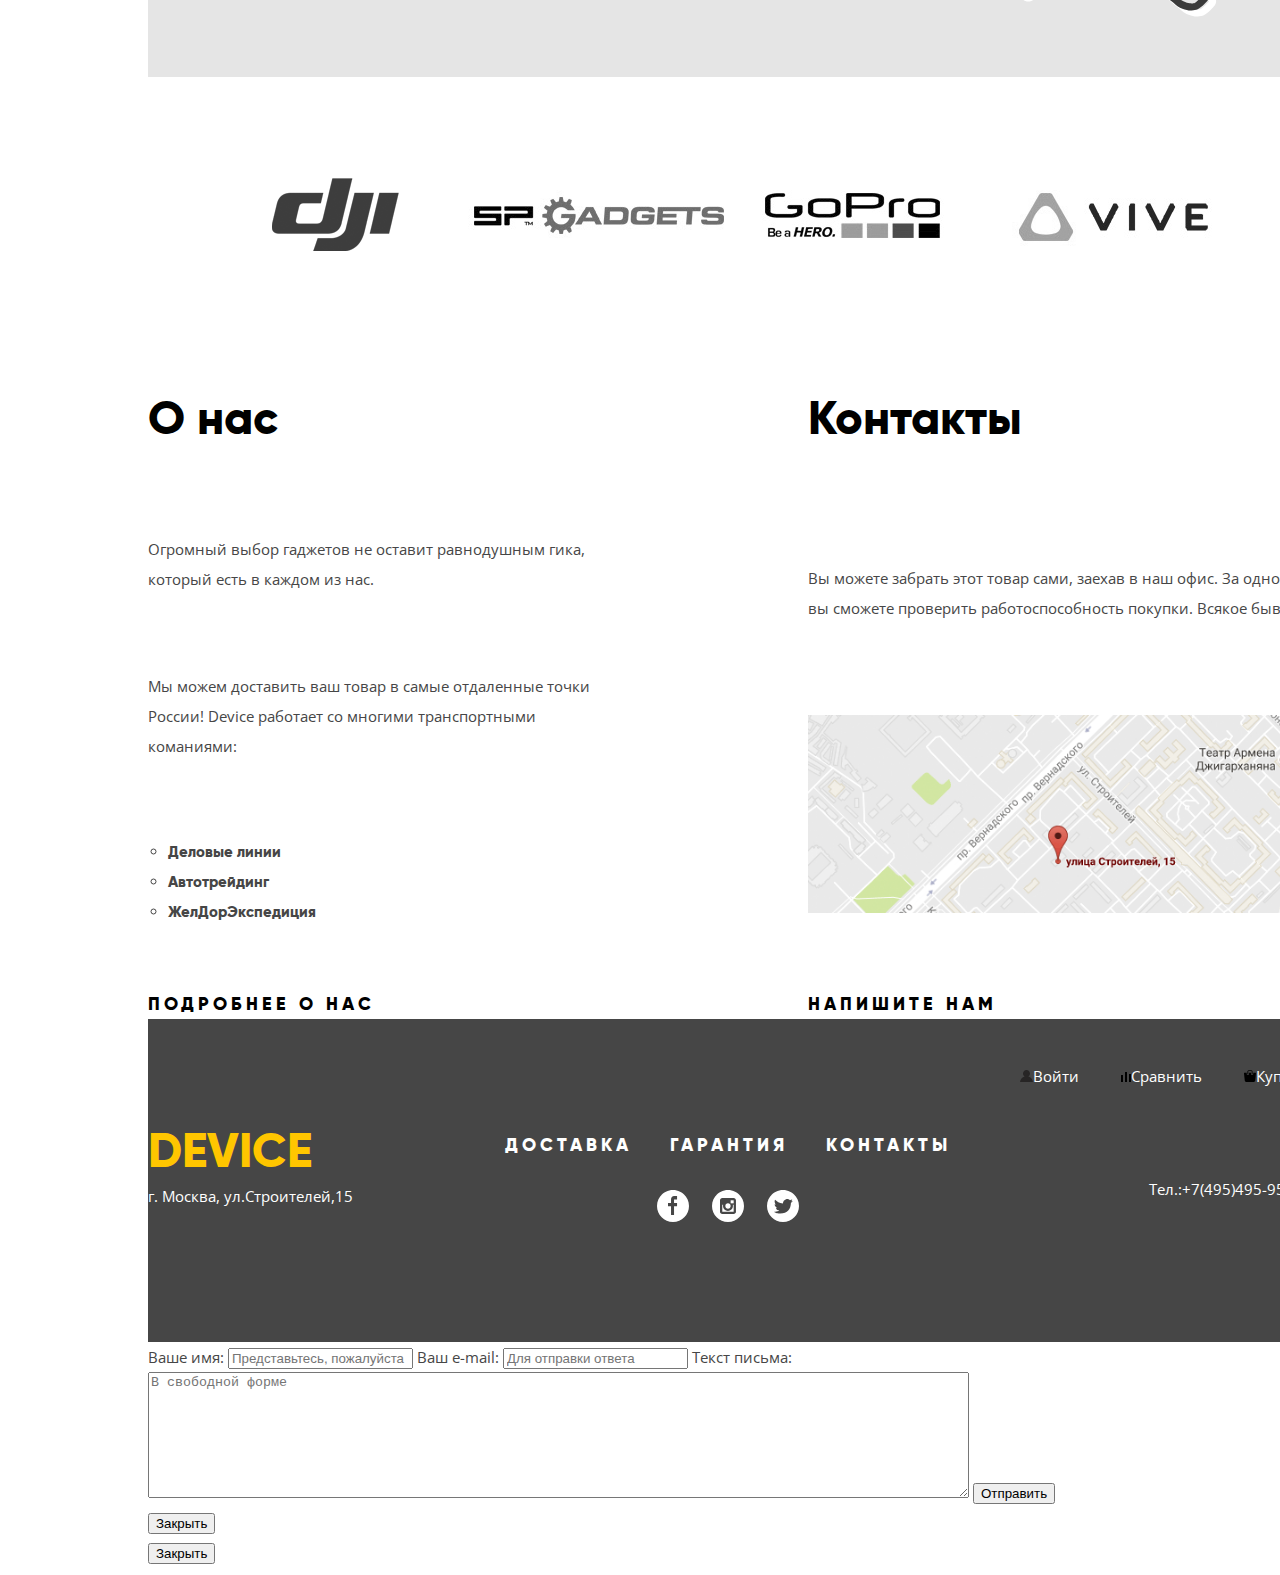
==== commit 6f4f74af: "сетки. базовые стили" ====
--- a/index.html
+++ b/index.html
@@ -5,7 +5,7 @@
     <title>Device</title>
 	<link href="https://fonts.googleapis.com/css?family=Open+Sans:300,400&amp;subset=cyrillic" rel="stylesheet">
 	<link rel="stylesheet" type="text/css" href="css/normalize.css">
-	<link rel="stylesheet" type="text/css" href="css/styles.css">
+	<link rel="stylesheet" type="text/css" href="css/style.css">
 </head>
 <body>
 	
@@ -45,7 +45,7 @@
 		</nav>
 	</header>
 	<main>
-		<h1 class="virtually-hidden">Главная страница</h1>
+		<h1 class="visually-hidden">Главная страница</h1>
 			
 		<section class="popular-slider">
 			<img class="number" src="img/01.png" alt="01">
--- a/css/style.css
+++ b/css/style.css
@@ -0,0 +1,604 @@
+@font-face {
+    font-family: 'gilroy';
+    src: url('../fonts/gilroy-extrabold-webfont.woff2') format('woff2'),
+         url('../fonts/gilroy-extrabold-webfont.woff') format('woff');
+    font-weight: normal;
+    font-style: normal;
+
+}
+
+@font-face {
+    font-family: 'gilroylight';
+    src: url('../fonts/gilroy-light-webfont.woff2') format('woff2'),
+         url('gilroy-light-webfont.woff') format('woff');
+    font-weight: normal;
+    font-style: normal;
+}
+
+body {
+	width: 1160px;
+	padding: 40px 140px 0 140px;
+	font-family: "Open Sans", "Arial Narrow", Calibri, sans-serif;
+	font-weight: 400;
+	font-size: 15px;
+	color: #464646;
+	line-height: 30px;
+	
+}
+
+.catalog-page {
+	padding: 40px 0;
+	width: 1440px;
+}
+
+.catalog-page .main-header {
+	width: 1160px;
+	margin-left: auto;
+	margin-right: auto;
+}
+
+.visually-hidden {
+	display: none;
+}
+
+ul {
+	list-style: none;
+	padding: 0;
+}
+
+a {
+	text-decoration: none;
+	color: #464646;
+}
+
+.main-header {
+	padding: 50px 60px;
+	background-color: #f7e296;
+	height: 300px;
+}
+
+.main-header .header-logo {
+	font-family: "Gilroy", "Arial Black", "Franklin Gothic Medium", sans-serif;
+	font-size: 48px;
+	color: #000;
+	text-transform: uppercase;
+	position: absolute;
+	top: 30px;
+}
+
+
+.main-header a:hover {
+	opacity: 0.6;
+}
+
+.main-header a:active {
+	opacity: 0.3;
+}
+
+.header-top {
+	display: flex;
+	flex-direction: row;
+	justify-content: space-between;
+	align-items: center;
+	margin-bottom: 50px;
+}
+
+.header-top li {
+	display: inline-block;
+}
+
+.header-top input[type="search"] {
+	width: 355px;
+	height: 50px;
+	border: none;
+	color: rgba(0, 0, 0, 0.3);
+	font-size: 15px;
+	background-color: #f7e296; 
+}
+
+.header-top input[type="search"]:hover {
+	color: rgba(0, 0, 0, 0.6);
+}
+
+.header-top input[type="search"]:focus {
+	color: #000;
+	outline: none;
+	border-bottom: 2px solid black;
+}
+
+.header-top input[type="submit"] {
+	width: 85px;
+	height: 50px;
+	background-color: transparent;
+	border: 2px solid black;
+}
+
+.header-top input[type="submit"]:hover {
+	background-color: #000;
+	color: #ffffff;
+}
+
+.header-top input[type="submit"]:active {
+	color: rgba(255, 255, 255, 0.3);
+}
+
+.header-top input[type="submit"]:focus {
+	outline: none;
+	
+}
+
+.main-navigation {
+	display: flex;
+	flex-direction: row;
+	justify-content: space-between;
+	margin-top: 0;
+}
+
+
+
+.main-navigation .modal {
+	display: none;
+}
+
+.main-navigation > a {
+	font-family: "Gilroy", "Arial Black", "Franklin Gothic Medium", sans-serif;
+	font-size: 18px;
+	color: #000;
+	text-transform: uppercase;
+}
+
+.main-navigation a img {
+	opacity: 0.3;
+}
+
+.popular-slider {
+	position: relative;
+	display: flex;
+	flex-direction: row;
+	justify-content: space-between;
+	height: 480px;
+	padding-left: 80px;
+	padding-right: 80px;
+}
+
+.popular-slider .photo {
+	position: relative;
+	top: -110px;
+}
+
+.popular-slider .number {
+	position: absolute;
+	top: -100px;
+	right: 60px;
+}
+
+.popular-slider::after {
+	content: "";
+	width: 100px;
+	height: 7px;
+	background-color: #ffffff;
+	position: absolute;
+	top: -80px;
+	left: 560px;
+}
+
+.popular-right {
+	position: relative;
+	top: -72px;
+	left: -30px;
+}
+
+.popular-right h2 {
+	font-family: "Gilroy", "Arial Black", "Franklin Gothic Medium", sans-serif;
+	font-size: 47px;
+	line-height: 55px;
+	color: #000;
+	margin-bottom: 40px;
+}
+
+.popular-right p {
+	margin-top: 0;
+	margin-bottom: 60px;
+}
+
+.popular-right a {
+	font-family: "Gilroy", "Arial Black", "Franklin Gothic Medium", sans-serif;
+	font-size: 18px;
+	color: #000;
+	text-transform: uppercase;
+	letter-spacing: 4px;
+	margin-top: 0px;
+	margin-left: 35px;
+	
+}
+
+.popular-right a::before {
+	content: "";
+	position: absolute;
+	width: 200px;
+	height: 8px;
+	background-color: #f0c52e;
+	top: 317px;
+	left: 0;
+}
+
+.popular-right table {
+	margin-top: 70px;
+	text-align: left;
+	
+}
+
+.popular-right th {
+	font-family: "Gilroylight";
+	font-size: 36px;
+	color: black;
+}
+
+.popular-right td {
+	width: 160px;
+}
+
+main > .popular-slider:nth-of-type(2),
+main > .popular-slider:nth-of-type(3) {
+	display: none;
+}
+
+.catalog {
+	height: 420px;
+}
+
+.catalog .catalog-items {
+	display: flex;
+	flex-direction: row;
+	justify-content: space-between;
+	
+	
+}
+
+.catalog-items div {
+	width: 160px;
+	height: 160px;
+	background-color: #f7e296;
+	display: flex;
+	justify-content: center;
+	align-items: center;
+	
+}
+
+.catalog-items div:hover {
+	background-color: #f0c52e;
+}
+
+.catalog-items img:active {
+	opacity: 0.3;
+}
+
+.catalog-items p {
+	font-family: "Gilroy", "Arial Black", "Franklin Gothic Medium", sans-serif;
+	font-size: 18px;
+	color: #000;
+}
+
+.catalog-items p:active {
+	opacity: 0.3;
+}
+
+.services {
+	min-height: 285px;
+	background-color: #e5e5e5;
+}
+
+.services {
+	display: flex;
+	flex-direction: row;
+	
+	
+}
+
+.services .service-list {
+	width: 415px;
+	font-family: "Gilroy", "Arial Black", "Franklin Gothic Medium", sans-serif;
+	
+}
+
+.services div:nth-of-type(2),
+.services div:nth-of-type(3) {
+	display: none;
+	
+}
+
+.service-list {
+	display: flex;
+	flex-direction: column;
+	align-self: center;
+	justify-content: space-around;
+	align-items: flex-end;
+	width: 417px;
+	position: relative;
+	top: -45px;
+	
+}
+
+.service-list li {
+	width: 258px;
+	margin-bottom: 24px;
+	margin-left: 20px;
+	padding-left: 19px;
+	padding-top: 14px;
+	padding-bottom: 14px;
+	
+}
+
+.service-list a {
+	color: #000;
+	text-transform: uppercase;
+	letter-spacing: 4px;
+	font-size: 18px;
+}
+
+
+
+.descript {
+	width: 599px;
+	border-left: 7px solid black;
+	position: relative;
+	vertical-align: middle;
+	display: flex;
+	flex-direction: column;
+	justify-content: center;
+	padding-left: 117px;
+	padding-right: 117px;
+	position: relative;
+	top: -100px;
+}
+
+.descript h2 {
+	font-family: "Gilroy", "Arial Black", "Franklin Gothic Medium", sans-serif;
+	font-size: 47px;
+	margin-top: 65px;
+	color: #000;
+}
+
+.brand {
+	min-height: 287px;
+	padding-top: 0;
+	padding-bottom: 0;
+	
+}
+
+.brand ul {
+	display: flex;
+	flex-direction: row;
+	justify-content: center;
+	min-height: 287px;
+	align-items: center;
+	margin-top: 0;
+	margin-bottom: 0;
+}
+
+
+
+.info {
+	display: flex;
+	flex-direction: row;
+	justify-content: space-between;
+	min-height: 655px;
+}
+
+.info h2 {
+	font-family: "Gilroy", "Arial Black", "Franklin Gothic Medium", sans-serif;
+	font-size: 47px;
+	color: #000;
+}
+
+.about {
+	display: flex;
+	flex-direction: column;
+	justify-content: space-between;
+	width: 480px;
+}
+
+.transport-list {
+	list-style: circle;
+	font-family: "Gilroy", "Arial Black", "Franklin Gothic Medium", sans-serif;
+	padding-left: 20px;
+}
+
+.contacts {
+	display: flex;
+	flex-direction: column;
+	justify-content: space-between;
+	width: 500px;
+}
+
+.info a {
+	font-family: "Gilroy", "Arial Black", "Franklin Gothic Medium", sans-serif;
+	font-size: 18px;
+	color: #000;
+	letter-spacing: 4px;
+	text-transform: uppercase;
+}
+
+.main-footer {
+	display: flex;
+	flex-direction: row;
+	justify-content: space-between;
+	min-height: 323px;
+	background-color: #464646;
+}
+
+.footer-left {
+	display: flex;
+	flex-direction: column;
+	justify-content: center;
+	width: 340px;
+	
+}
+
+.footer-left p {
+	color: white;
+}
+
+.footer-left .footer-logo {
+	font-family: "Gilroy", "Arial Black", "Franklin Gothic Medium", sans-serif;
+	font-size: 48px;
+	color: #ffc600;
+	text-transform: uppercase;
+}
+
+.footer-center {
+	width: 480px;
+	display: flex;
+	flex-direction: column;
+	align-items: center;
+	justify-content: center;
+}
+
+.main-footer .site-navigation {
+	display: flex;
+	flex-direction: row;
+	justify-content: center;
+	width: 100%;
+}
+
+.main-footer .site-navigation li {
+	margin-right: 38px;
+}
+
+.main-footer .site-navigation li:last-child {
+	margin-right: 0;
+}
+
+
+.footer-center .site-navigation a {
+	font-family: "Gilroy", "Arial Black", "Franklin Gothic Medium", sans-serif;
+	color: white;
+	font-size: 18px;
+	text-transform: uppercase;
+	letter-spacing: 4px;
+}
+
+.footer-social {
+	display: flex;
+	flex-direction: row;
+	justify-content: center;
+}
+
+.footer-social li:first-child,
+.footer-social li:nth-child(2) {
+	margin-right: 23px;	
+}
+
+.footer-social .visually-hidden {
+	display: none;
+}
+
+.footer-right {
+	display: flex;
+	flex-direction: column;
+	justify-content: space-around;
+	align-items: flex-end;
+}
+
+.footer-navigation {
+	width: 340px;
+	display: flex;
+	flex-direction: row;
+	justify-content: flex-end;
+	align-items: center;	
+}
+
+.footer-navigation li:nth-child(2),
+.footer-navigation li:nth-child(3) {
+	margin-left: 42px;
+}
+
+.footer-navigation a {
+	color: #ffffff;
+}
+
+.footer-right p {
+	color: #ffffff;
+}
+
+.catalog-column {
+	margin-top: 0;
+	display: inline-block;
+	
+	
+}
+
+.catalog-filter {
+	width: 468px;
+	
+}
+
+.catalog-results {
+	width: 972px;
+	
+}
+
+.catalog-top {
+	min-height: 180px;
+	padding-left: 200px;
+}
+
+.catalog-top h1 {
+	font-size: 47px;
+	font-family: "Gilroy", "Arial Black", "Franklin Gothic Medium", sans-serif;
+	color: #000;
+}
+
+.catalog-filter {
+	float: left;
+	margin-top: 0px;
+}
+
+.head-catalog {
+	min-height: 70px;
+	background-color: #dcdcdc;
+}
+
+
+
+.choice-catalog {
+	min-height: 70px;
+	background-color: #ebebeb;
+}
+
+.choice-catalog h2 {
+	display: inline-block;
+}
+
+.choice-catalog ul {
+	display: inline-block;
+}
+
+.choice-catalog li {
+	display: inline-block;
+}
+
+.catalog-column h2 {
+	font-family: "Gilroy", "Arial Black", "Franklin Gothic Medium", sans-serif;
+	font-size: 16px;
+	text-transform: uppercase;
+	letter-spacing: 4px;
+	vertical-align: middle;
+	text-align: center;
+	margin-top: 0;
+}	
+
+.catalog-item {
+	display: inline-block;
+	margin-right: 40px;
+}
+
+.gallery {
+	padding: 72px;
+}
+
+	
+
+
+
+
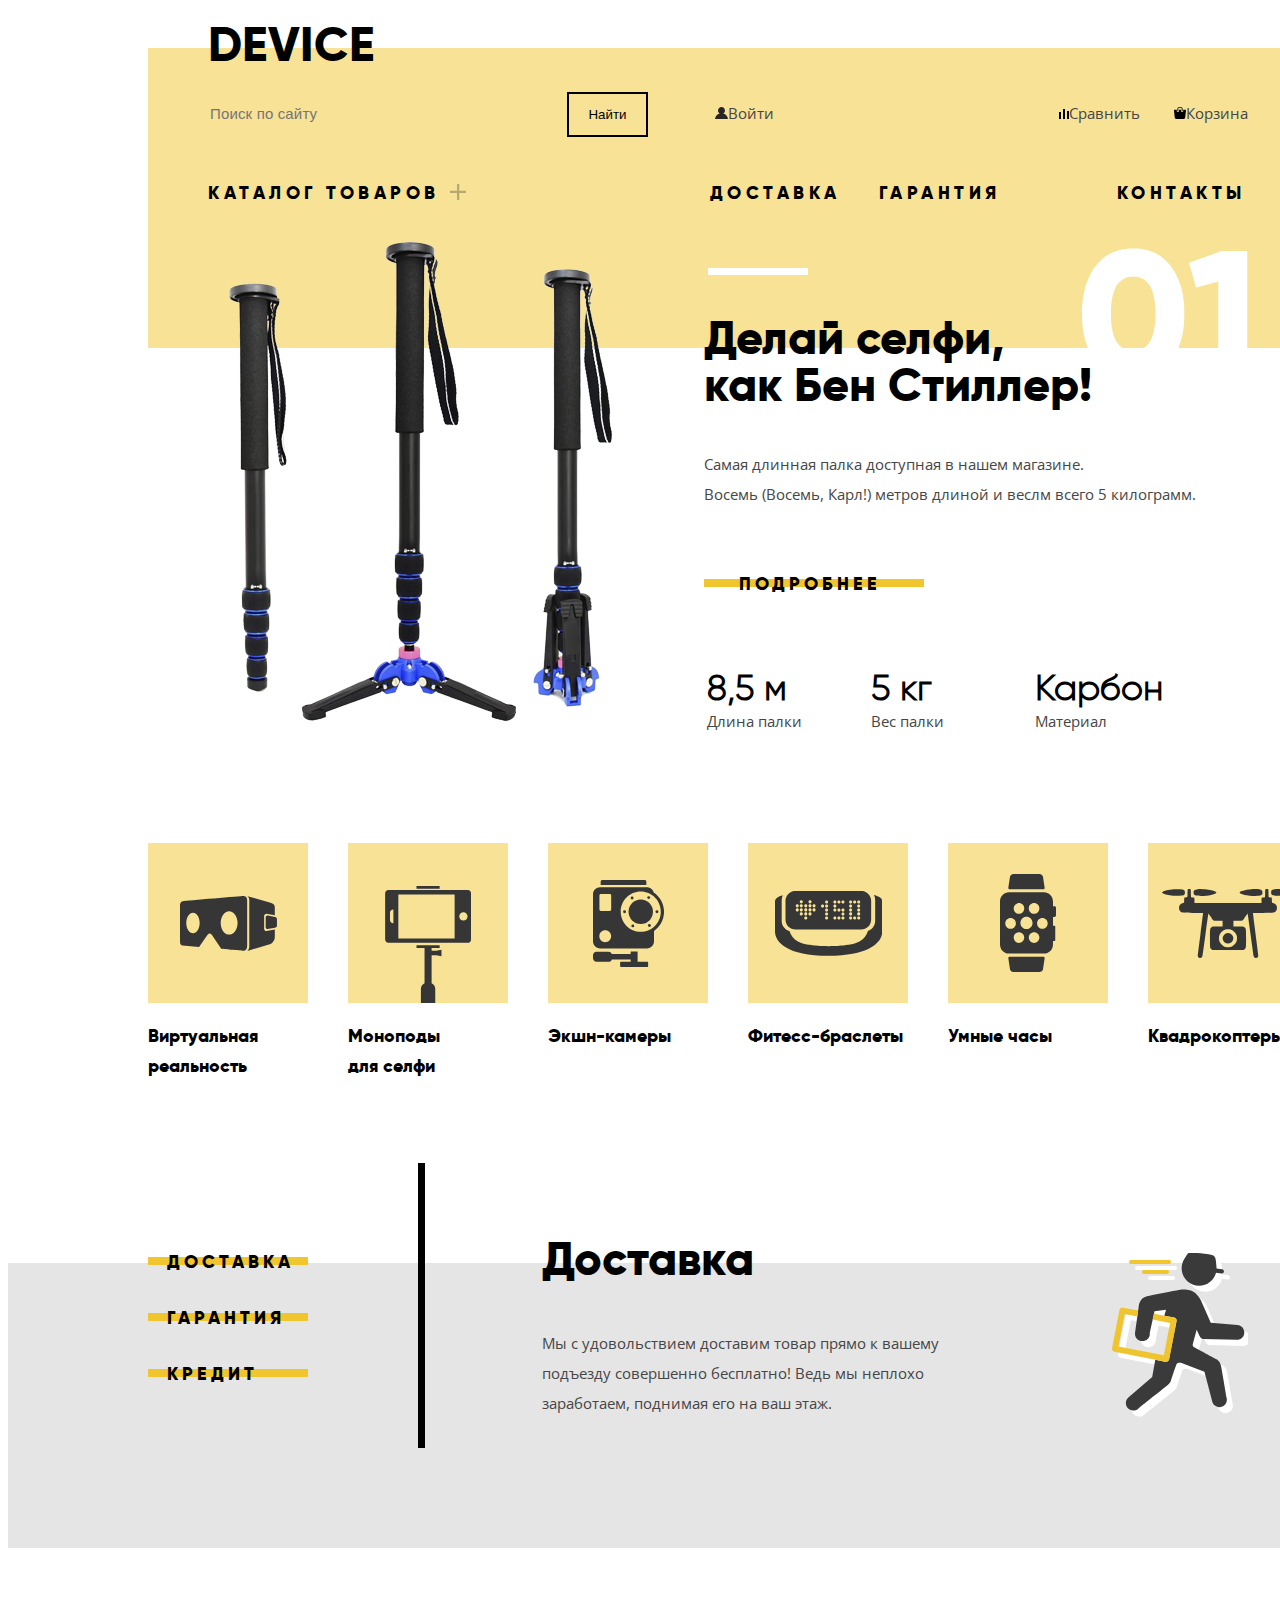
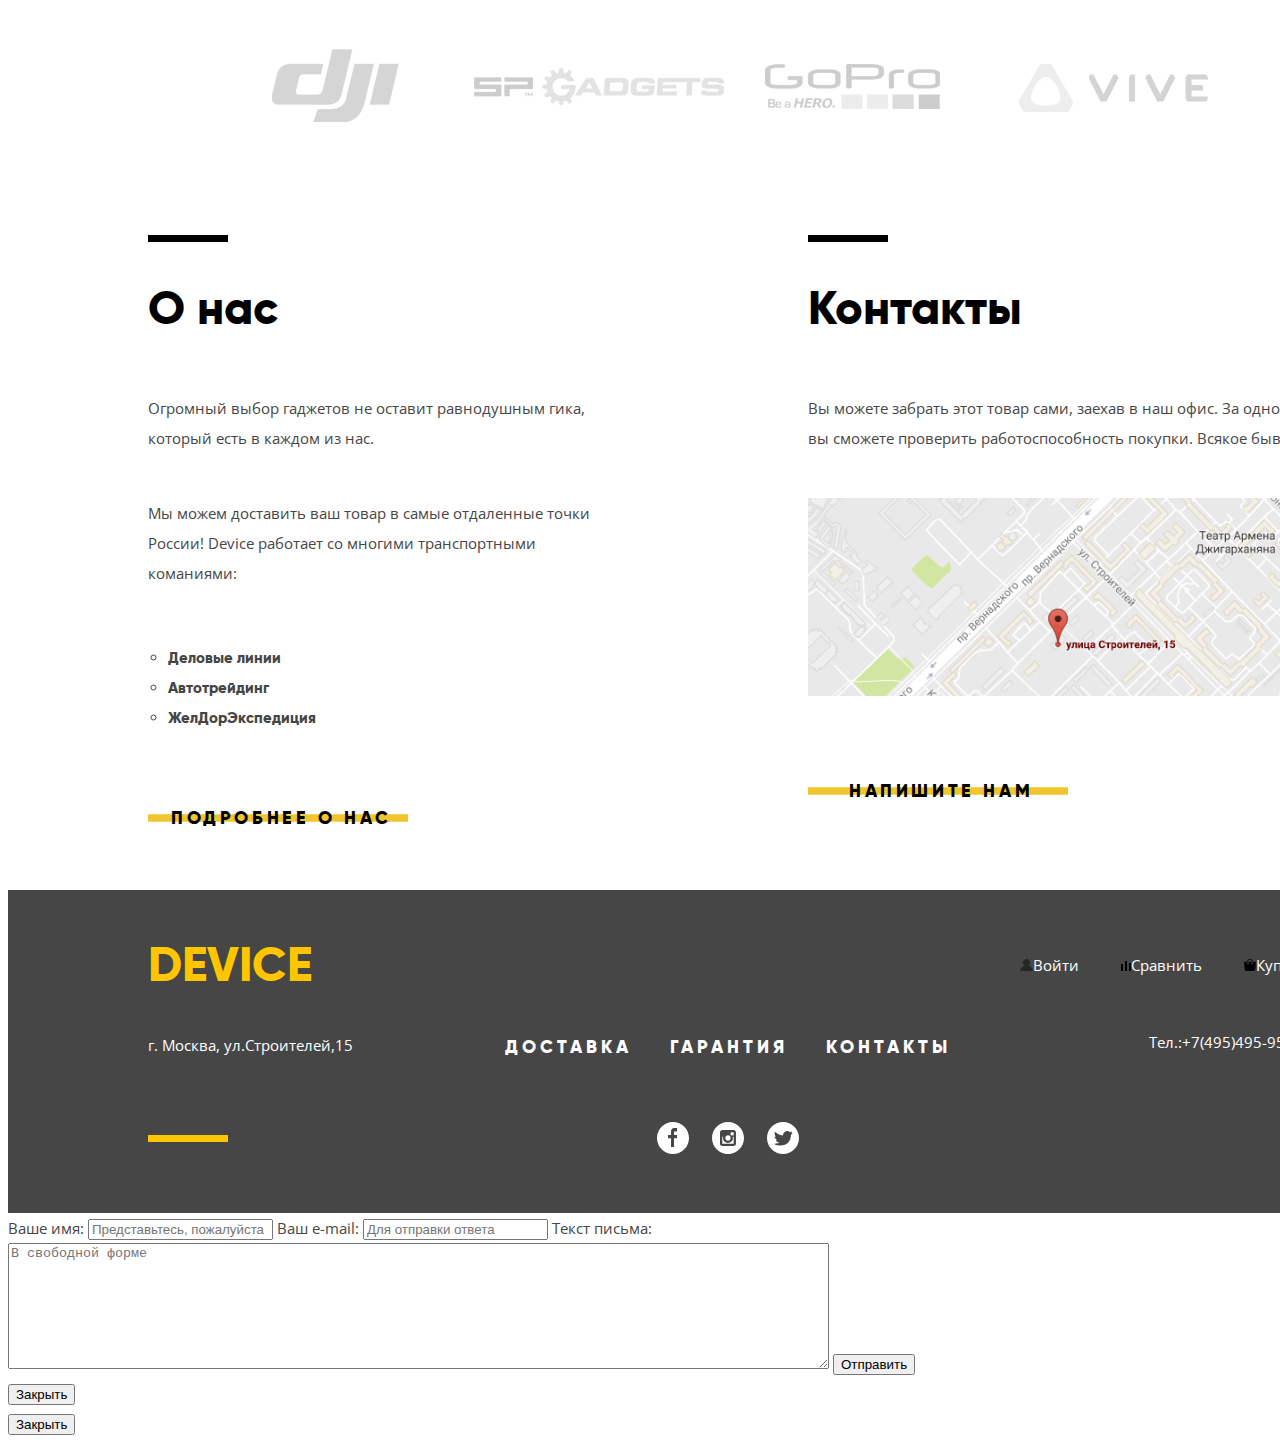
==== commit cd2aa0bc: "главная" ====
--- a/index.html
+++ b/index.html
@@ -27,8 +27,8 @@
 		</section>
 		
 		<nav class="main-navigation">
-			<a href="#">Каталог товаров
-				<img src="img/plus.png" alt="развернуть">
+			<a class="catalog-link" href="#">Каталог товаров
+				
 			</a>
 			<ul class="modal modal-category" id="exp">
 				<li><a href="#">Виртуальная реальность</a></li>
@@ -56,7 +56,7 @@
 				<h2>Делай селфи,<br> как Бен Стиллер!</h2>
 				<p>Самая длинная палка доступная в нашем магазине.<br> 
 				   Восемь (Восемь, Карл!) метров длиной и веслм всего 5 килограмм.</p>
-				<a href="#">Подробнее</a>
+				<a class="details" href="#">Подробнее</a>
 				<table>
 					<tr>
 						<th>8,5 м</th>
@@ -205,10 +205,10 @@
 		
 		<section class="brand">
 			<ul>
-				<li><img src="img/logo-1.png" alt="dji"></li>
-				<li><img src="img/logo-2.png" alt="sp-gadgets"></li>
-				<li><img src="img/logo-3.png" alt="go-pro"></li>
-				<li><img src="img/logo-4.png" alt="vive"></li>
+				<li><img src="img/logo-11.png" alt="dji"></li>
+				<li><img src="img/logo-21.png" alt="sp-gadgets"></li>
+				<li><img src="img/logo-31.png" alt="go-pro"></li>
+				<li><img src="img/logo-41.png" alt="vive"></li>
 			</ul>
 					
 					
@@ -243,7 +243,8 @@
 		<div class="footer-left">
 			<a class="footer-logo">Device</a>
 			<p>г. Москва, ул.Строителей,15</p>
-		</div>	
+		</div>
+		
 		<div class="footer-center">
 			<ul class="site-navigation">
 				<li><a href="#">Доставка</a></li>
--- a/css/style.css
+++ b/css/style.css
@@ -11,13 +11,13 @@
     font-family: 'gilroylight';
     src: url('../fonts/gilroy-light-webfont.woff2') format('woff2'),
          url('gilroy-light-webfont.woff') format('woff');
-    font-weight: normal;
+    font-weight: 300;
     font-style: normal;
 }
 
 body {
-	width: 1160px;
-	padding: 40px 140px 0 140px;
+	width: 1440px;
+	padding-top: 40px;
 	font-family: "Open Sans", "Arial Narrow", Calibri, sans-serif;
 	font-weight: 400;
 	font-size: 15px;
@@ -37,8 +37,11 @@
 	margin-right: auto;
 }
 
-.visually-hidden {
-	display: none;
+
+
+img {
+	max-width: 100%;
+	height: auto;
 }
 
 ul {
@@ -51,15 +54,41 @@
 	color: #464646;
 }
 
+.visually-hidden:not(:focus):not(:active),
+input[type="checbox"].visually-hidden,
+input[type="radio"].visually-hidden {
+	position: absolute;
+	
+	width: 1px;
+	height: 1px;
+	margin: -1px;
+	border: 0;
+	padding: 0;
+	
+	white-space: nowrap;
+	
+	clip-path: inset(100%);
+	clip: rect(0, 0, 0, 0);
+	overflow: hidden;
+}
+
+
+
+
 .main-header {
-	padding: 50px 60px;
+	padding: 40px 60px;
 	background-color: #f7e296;
-	height: 300px;
+	height: 220px;
+	width: 1040px;
+	margin-left: auto;
+	margin-right: auto;
+	
 }
 
 .main-header .header-logo {
 	font-family: "Gilroy", "Arial Black", "Franklin Gothic Medium", sans-serif;
 	font-size: 48px;
+	letter-spacing: 0.01em;
 	color: #000;
 	text-transform: uppercase;
 	position: absolute;
@@ -80,7 +109,9 @@
 	flex-direction: row;
 	justify-content: space-between;
 	align-items: center;
-	margin-bottom: 50px;
+	margin-top: 0px;
+	margin-bottom: 40px;
+	height: 50px;
 }
 
 .header-top li {
@@ -93,6 +124,7 @@
 	border: none;
 	color: rgba(0, 0, 0, 0.3);
 	font-size: 15px;
+	letter-spacing: 0.01em;
 	background-color: #f7e296; 
 }
 
@@ -107,8 +139,8 @@
 }
 
 .header-top input[type="submit"] {
-	width: 85px;
-	height: 50px;
+	width: 81px;
+	height: 45px;
 	background-color: transparent;
 	border: 2px solid black;
 }
@@ -127,22 +159,66 @@
 	
 }
 
+.choice {
+	margin-left: 218px;
+}
+
+.choice li:last-child {
+	margin-left: 30px;
+}
+
 .main-navigation {
 	display: flex;
 	flex-direction: row;
-	justify-content: space-between;
+	justify-content: flex-start;
 	margin-top: 0;
-}
-
+	flex-wrap: wrap;
+	margin-top: 0;
+	
+}
+
+.main-navigation a:first-of-type {
+	margin-right: 270px;
+	
+}
+
+.main-navigation a:nth-of-type(2) {
+	margin-right: 38px;
+}
+
+.main-navigation a:nth-of-type(3) {
+	margin-right: 116px;
+}
 
 
 .main-navigation .modal {
 	display: none;
 }
 
+.catalog-link::after {
+	content: "";
+	position: absolute;
+	background-image: url("../img/plus.png");
+	background-position: 0 0;
+	background-repeat: no-repeat;
+	width: 16px;
+	height: 16px;
+	left: 450px;
+	top: 184px;
+	opacity: 0.3;
+}
+
+.catalog-link:hover::after {
+	opacity: 0.5;
+}
+
+
+
+
 .main-navigation > a {
 	font-family: "Gilroy", "Arial Black", "Franklin Gothic Medium", sans-serif;
 	font-size: 18px;
+	letter-spacing: 0.25em;
 	color: #000;
 	text-transform: uppercase;
 }
@@ -152,14 +228,19 @@
 }
 
 .popular-slider {
+	width: 1000px;
 	position: relative;
 	display: flex;
 	flex-direction: row;
 	justify-content: space-between;
 	height: 480px;
+	margin-left: auto;
+	margin-right: auto;	
 	padding-left: 80px;
 	padding-right: 80px;
 }
+
+
 
 .popular-slider .photo {
 	position: relative;
@@ -191,7 +272,7 @@
 .popular-right h2 {
 	font-family: "Gilroy", "Arial Black", "Franklin Gothic Medium", sans-serif;
 	font-size: 47px;
-	line-height: 55px;
+	line-height: 1em;
 	color: #000;
 	margin-bottom: 40px;
 }
@@ -212,14 +293,25 @@
 	
 }
 
-.popular-right a::before {
+.details::before {
 	content: "";
 	position: absolute;
-	width: 200px;
+	width: 220px;
 	height: 8px;
 	background-color: #f0c52e;
-	top: 317px;
+	top: 303px;
 	left: 0;
+	z-index: -1;
+}
+
+.details:hover::before {
+	width: 220px;
+	height: 40px;
+	top: 287px;
+}
+
+.details:active {
+	color: rgba(0, 0 , 0 , 0.3);
 }
 
 .popular-right table {
@@ -245,6 +337,9 @@
 
 .catalog {
 	height: 420px;
+	width: 1160px;
+	margin-left: auto;
+	margin-right: auto;
 }
 
 .catalog .catalog-items {
@@ -262,7 +357,10 @@
 	display: flex;
 	justify-content: center;
 	align-items: center;
-	
+}
+
+.catalog-items li:nth-child(2) div {
+	align-items: flex-end;
 }
 
 .catalog-items div:hover {
@@ -286,20 +384,13 @@
 .services {
 	min-height: 285px;
 	background-color: #e5e5e5;
-}
-
-.services {
-	display: flex;
-	flex-direction: row;
-	
-	
-}
-
-.services .service-list {
-	width: 415px;
-	font-family: "Gilroy", "Arial Black", "Franklin Gothic Medium", sans-serif;
-	
-}
+	display: flex;
+	flex-direction: row;
+	padding-left: 140px;
+	position: relative;
+}
+
+
 
 .services div:nth-of-type(2),
 .services div:nth-of-type(3) {
@@ -308,26 +399,104 @@
 }
 
 .service-list {
+	font-family: "Gilroy", "Arial Black", "Franklin Gothic Medium", sans-serif;
 	display: flex;
 	flex-direction: column;
 	align-self: center;
 	justify-content: space-around;
-	align-items: flex-end;
-	width: 417px;
-	position: relative;
-	top: -45px;
-	
+	align-items: flex-start;
+	width: 270px;
+	position: relative;
+	top: -89px;
 }
 
 .service-list li {
 	width: 258px;
-	margin-bottom: 24px;
-	margin-left: 20px;
+	
+	position: relative;
+	margin-bottom: 0px;
+	margin-left: 0px;
 	padding-left: 19px;
 	padding-top: 14px;
-	padding-bottom: 14px;
-	
-}
+	padding-bottom: 11px;
+	z-index: 3;
+}
+
+.service-list li:active {
+	background-color: #000;
+}
+
+.service-list li:active a {
+	color: #f7e184;
+}
+
+.service-list li:active::before {
+	display: none;
+	
+}
+
+.service-list li:first-child::before {
+	content: "";
+	position: absolute;
+	width: 160px;
+	height: 8px;
+	background-color: #f0c52e;
+	top: 24px;
+	left: 0;
+	z-index: -2;
+}
+
+.service-list li:first-child:hover::before {
+	height: 40px;
+	top: 8px;
+}
+
+
+
+.service-list li:nth-child(2)::before {
+	content: "";
+	position: absolute;
+	width: 160px;
+	height: 8px;
+	background-color: #f0c52e;
+	top: 24px;
+	left: 0;
+	z-index: -2;
+}
+
+.service-list li:nth-child(2):hover::before {
+	position: absolute;
+	height: 40px;
+	top: 8px;
+	
+}
+
+
+.service-list li:last-child::before {
+	content: "";
+	position: absolute;
+	width: 160px;
+	height: 8px;
+	background-color: #f0c52e;
+	top: 24px;
+	left: 0;
+	z-index: -2;
+}
+
+.service-list li:last-child:hover::before {
+	height: 40px;
+	top: 8px;
+	
+}
+
+
+
+
+
+
+
+
+
 
 .service-list a {
 	color: #000;
@@ -357,6 +526,17 @@
 	font-size: 47px;
 	margin-top: 65px;
 	color: #000;
+}
+
+.services img:first-of-type {
+	position: absolute;
+	right: 200px;
+	top: -10px;
+}
+
+.services img:nth-of-type(2),
+.serveces img:nth-of-type(3) {
+	display: none;
 }
 
 .brand {
@@ -374,6 +554,15 @@
 	align-items: center;
 	margin-top: 0;
 	margin-bottom: 0;
+	
+}
+
+.brand img {
+	filter: opacity(0.2) grayscale(1);
+}
+
+.brand img:hover {
+	filter: none;
 }
 
 
@@ -383,40 +572,105 @@
 	flex-direction: row;
 	justify-content: space-between;
 	min-height: 655px;
+	width: 1160px;
+	margin-left: auto;
+	margin-right: auto;
+	position: relative;
 }
 
 .info h2 {
 	font-family: "Gilroy", "Arial Black", "Franklin Gothic Medium", sans-serif;
 	font-size: 47px;
 	color: #000;
-}
+	margin-top: 58px;
+	margin-bottom: 55px;
+	
+}
+
+.info h2::before {
+	content: "";
+	position: absolute;
+	width: 80px;
+	height: 7px;
+	background-color: black;
+	top: 0px;
+}
+
+.info p:first-of-type {
+	margin-bottom: 45px;
+	
+}
+
+.info p:nth-of-type(2) {
+	margin-top: 0;
+	
+}
+
 
 .about {
 	display: flex;
 	flex-direction: column;
-	justify-content: space-between;
+	justify-content: flex-start;
 	width: 480px;
 }
 
 .transport-list {
 	list-style: circle;
 	font-family: "Gilroy", "Arial Black", "Franklin Gothic Medium", sans-serif;
-	padding-left: 20px;
-}
+	padding-left:  20px;
+	margin-top: 30px;
+	padding-top: 10px;
+	
+	margin-bottom: 0;
+}
+
 
 .contacts {
 	display: flex;
 	flex-direction: column;
-	justify-content: space-between;
+	justify-content: flex-start;
 	width: 500px;
 }
 
-.info a {
+.contacts a {
 	font-family: "Gilroy", "Arial Black", "Franklin Gothic Medium", sans-serif;
 	font-size: 18px;
 	color: #000;
-	letter-spacing: 4px;
+	letter-spacing: 0.2em;
 	text-transform: uppercase;
+	display: block;
+	margin-top: 80px;
+	position: relative;
+	padding-left: 41px;
+	
+	
+	
+}
+
+.info a::before {
+	content: "";
+	position: absolute;
+	width: 260px;
+	height: 6px;
+	background-color: #f0c52e;
+	border-top: 1px solid #f4d361;
+	border-bottom: 1px solid #f4d361;
+	top: 11px;
+	left: 0;
+	z-index: -1;
+}
+
+.about a {
+	font-family: "Gilroy", "Arial Black", "Franklin Gothic Medium", sans-serif;
+	font-size: 18px;
+	color: #000;
+	letter-spacing: 0.2em;
+	text-transform: uppercase;
+	display: block;
+	margin-top: 70px;
+	position: relative;
+	padding-left: 23px;
+	
 }
 
 .main-footer {
@@ -425,13 +679,32 @@
 	justify-content: space-between;
 	min-height: 323px;
 	background-color: #464646;
+	width: 1160;
+	padding-left: 140px;
+	padding-right: 140px;
 }
 
 .footer-left {
 	display: flex;
 	flex-direction: column;
-	justify-content: center;
+	justify-content: flex-start;
 	width: 340px;
+	
+}
+
+.footer-left a {
+	margin-top: 60px;
+	margin-bottom: 35px;
+	position: relative;
+}
+
+.footer-left a::before {
+	content: "";
+	position: absolute;
+	width: 80px;
+	height: 7px;
+	background-color: #ffc600;
+	top: 185px;
 	
 }
 
@@ -451,7 +724,7 @@
 	display: flex;
 	flex-direction: column;
 	align-items: center;
-	justify-content: center;
+	justify-content: flex-end;
 }
 
 .main-footer .site-navigation {
@@ -459,7 +732,9 @@
 	flex-direction: row;
 	justify-content: center;
 	width: 100%;
-}
+	
+}
+
 
 .main-footer .site-navigation li {
 	margin-right: 38px;
@@ -482,6 +757,9 @@
 	display: flex;
 	flex-direction: row;
 	justify-content: center;
+	margin-bottom: 50px;
+	margin-top: 45px;
+	
 }
 
 .footer-social li:first-child,
@@ -496,7 +774,7 @@
 .footer-right {
 	display: flex;
 	flex-direction: column;
-	justify-content: space-around;
+	justify-content: flex-start;
 	align-items: flex-end;
 }
 
@@ -505,7 +783,8 @@
 	display: flex;
 	flex-direction: row;
 	justify-content: flex-end;
-	align-items: center;	
+	align-items: center;
+	margin-top: 60px;
 }
 
 .footer-navigation li:nth-child(2),
@@ -515,27 +794,16 @@
 
 .footer-navigation a {
 	color: #ffffff;
+	
 }
 
 .footer-right p {
 	color: #ffffff;
-}
-
-.catalog-column {
-	margin-top: 0;
-	display: inline-block;
-	
-	
-}
-
-.catalog-filter {
-	width: 468px;
-	
-}
-
-.catalog-results {
-	width: 972px;
-	
+	margin-top: 32px;
+}
+
+.footer-right a {
+	margin-top: 50px;
 }
 
 .catalog-top {
@@ -549,56 +817,85 @@
 	color: #000;
 }
 
-.catalog-filter {
-	float: left;
-	margin-top: 0px;
-}
-
-.head-catalog {
-	min-height: 70px;
-	background-color: #dcdcdc;
-}
-
-
-
-.choice-catalog {
-	min-height: 70px;
-	background-color: #ebebeb;
-}
-
-.choice-catalog h2 {
-	display: inline-block;
-}
-
-.choice-catalog ul {
-	display: inline-block;
-}
-
-.choice-catalog li {
-	display: inline-block;
-}
-
-.catalog-column h2 {
-	font-family: "Gilroy", "Arial Black", "Franklin Gothic Medium", sans-serif;
-	font-size: 16px;
-	text-transform: uppercase;
-	letter-spacing: 4px;
-	vertical-align: middle;
-	text-align: center;
-	margin-top: 0;
-}	
-
 .catalog-item {
 	display: inline-block;
 	margin-right: 40px;
 }
 
+.search-catalog {
+	display: flex;
+	flex-direction: row;
+	
+}
+	
+.choice-catalog {
+	width: 468px;
+	display: flex;
+	flex-direction: column;
+}
+
+.results-catalog {
+	width: 972px;
+	display: flex;
+	flex-direction: column;
+	
+}
+
+.head-catalog {
+	min-height: 70px;
+	background-color: #dbdbdb;
+}
+
+.filter-catalog {
+	background-color: #eeeeee;
+	min-height: 1218px;
+}
+
+.ranking-catalog {
+	min-height: 70px;
+	width: 972px;
+	background-color: #ebebeb;
+	align-self: stretch;
+	display: flex;
+	flex-direction: row;
+	justify-content: space-around;
+}
+
+.ranking-catalog li {
+	display: inline-block;
+}
+
 .gallery {
-	padding: 72px;
-}
-
-	
-
-
-
-
+	padding-left: 70px;
+	padding-top: 70px;
+}
+
+.pager {
+	width: 760px;
+	height: 70px;
+	background-color: #ebebeb;
+	align-self: flex-start;
+	margin-left: 72px;
+	display: flex;
+	flex-direction: row;
+	justify-content: space-between;
+	align-items: center;
+	
+}
+
+.pager li {
+	display: inline-block;	
+}
+
+.catalog-item  dt{
+	font-family: "Gilroy", "Arial Black", "Franklin Gothic Medium", sans-serif;
+	font-size: 18px;
+}
+
+.catalog-item dd{
+	font-family: gilroylight;
+	font-size: 16px;
+}
+
+
+
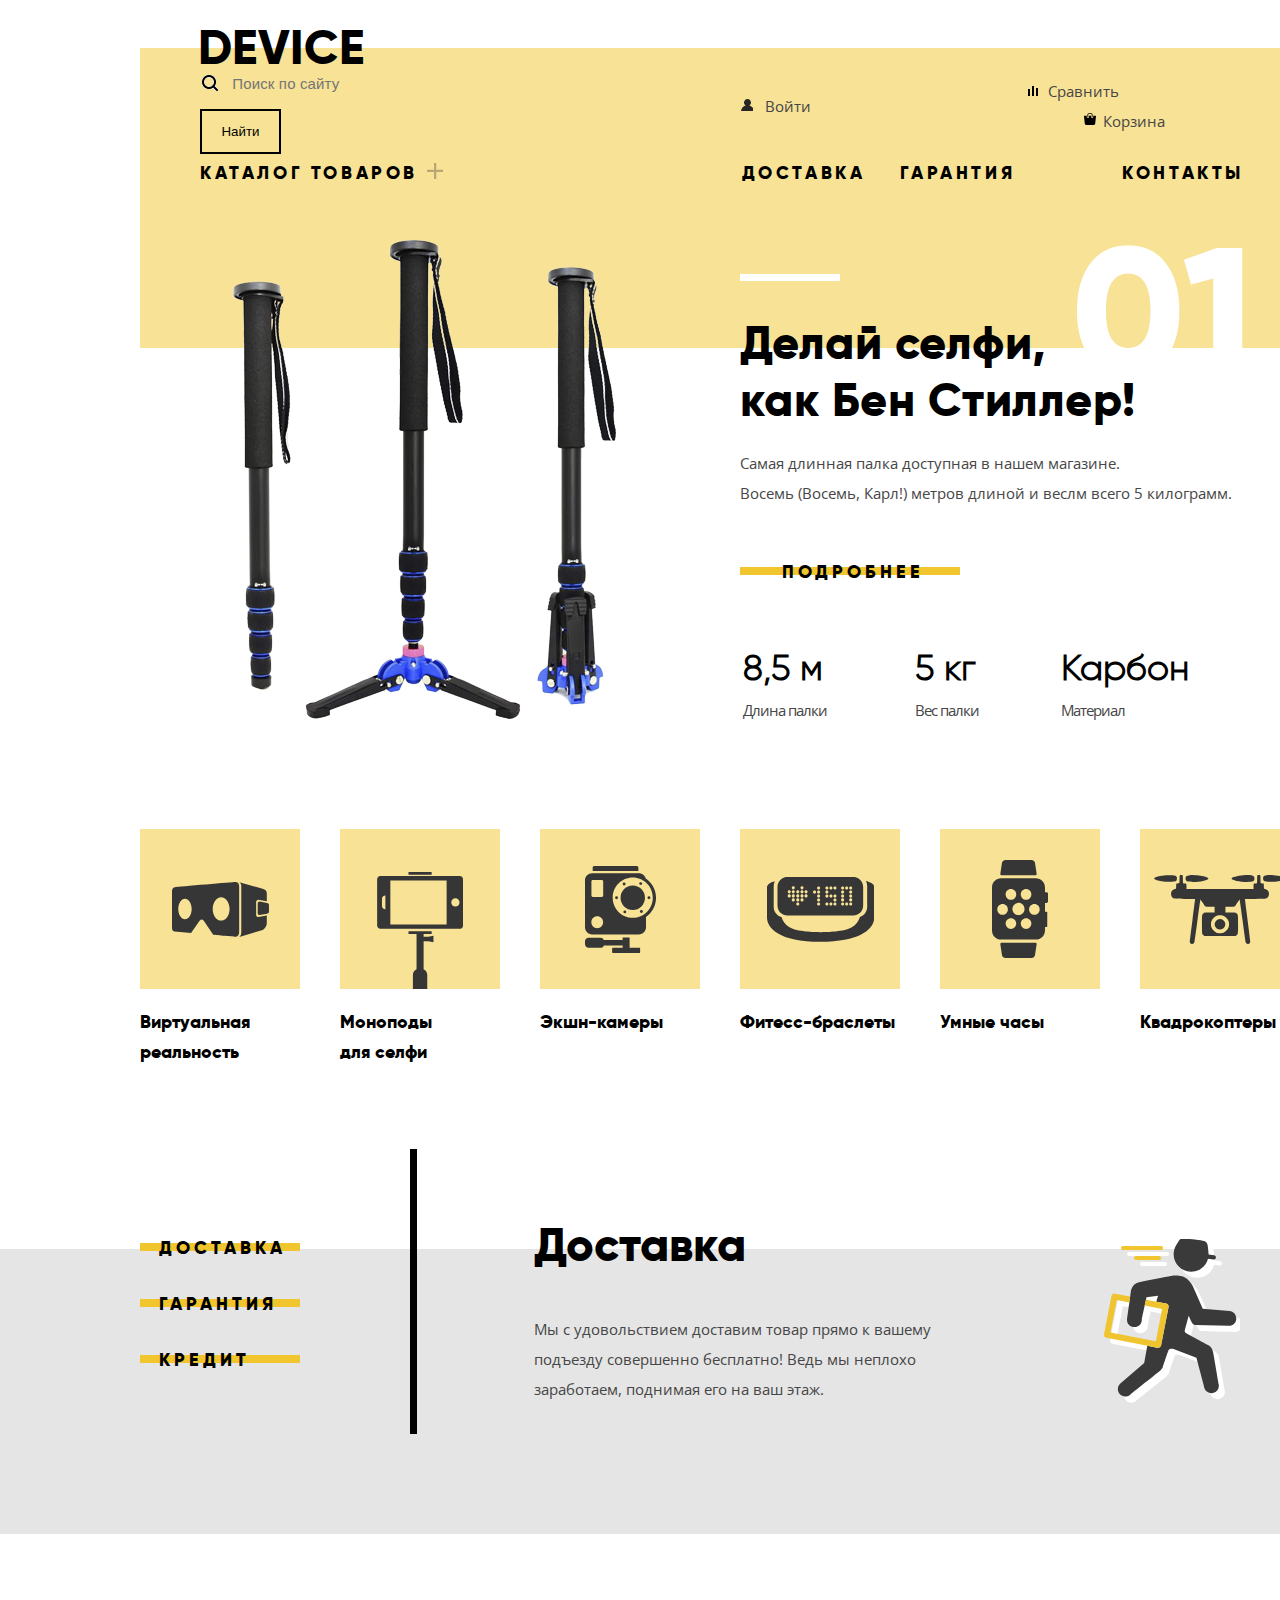
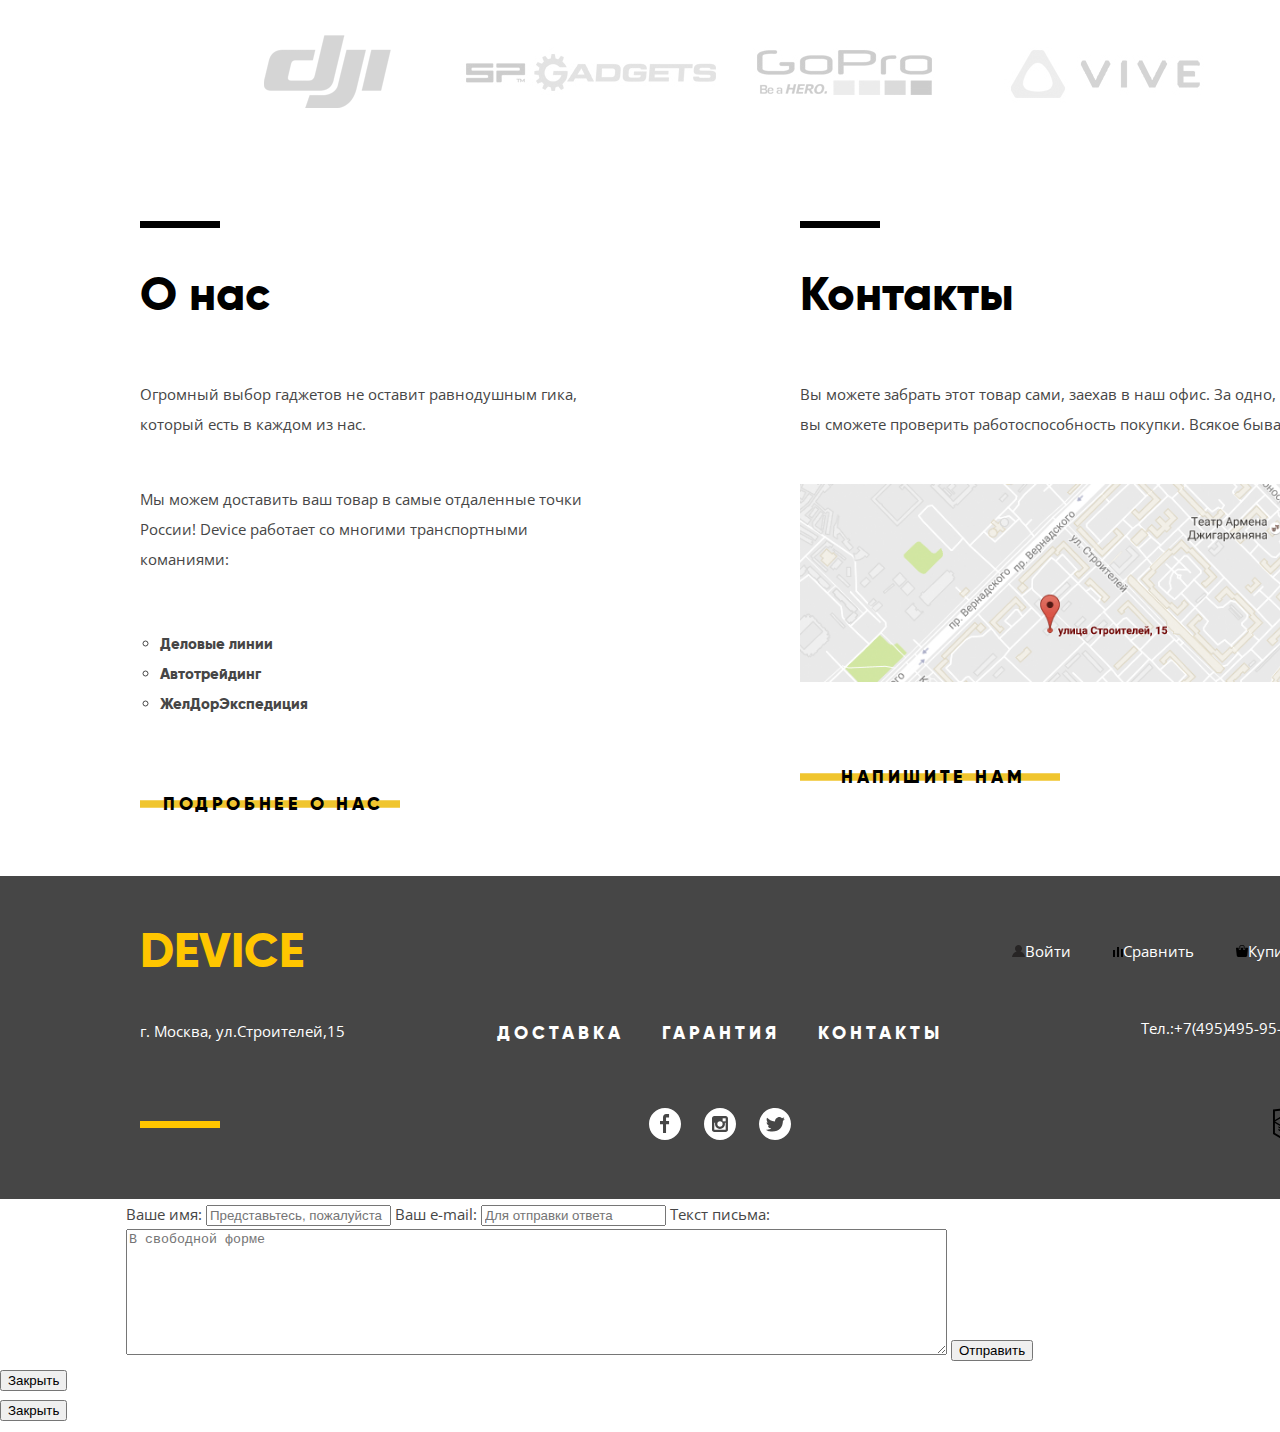
==== commit 932dc046: "пока так(" ====
--- a/index.html
+++ b/index.html
@@ -5,54 +5,64 @@
     <title>Device</title>
 	<link href="https://fonts.googleapis.com/css?family=Open+Sans:300,400&amp;subset=cyrillic" rel="stylesheet">
 	<link rel="stylesheet" type="text/css" href="css/normalize.css">
-	<link rel="stylesheet" type="text/css" href="css/style.css">
+	<link rel="stylesheet" type="text/css" href="css/style2.css">
 </head>
 <body>
 	
 	
 	<header class="main-header">
 		<a class="header-logo" href="#">Device</a>
+		
 		<section class="header-top">
 			<form class="search" method="post">
-				<input type="search" name="search" placeholder="Поиск по сайту">
+				<input type="search" name="search" placeholder="       Поиск по сайту" class="search">
 				<input type="submit" name="btn" value="Найти">
 			</form>
 			<ul class="user-navigation login">
-				<li><a href="#"><img src="img/user.svg" alt="Пользователь">Войти</a></li>
+				<li><a href="#">Войти</a></li>
 			</ul>
 			<ul class="user-navigation choice">
-				<li><a href="#"><img src="img/compare.svg" alt="Сравнение">Сравнить</a></li>
-				<li><a href="#"><img src="img/cart.svg" alt="Пользователь">Корзина</a></li>
+				<li><a href="#">Сравнить</a></li>
+				<li><a href="#">Корзина</a></li>
 			</ul>
 		</section>
 		
 		<nav class="main-navigation">
-			<a class="catalog-link" href="#">Каталог товаров
-				
+		<ul>
+			<li><a class="catalog-link" href="#">Каталог товаров
 			</a>
-			<ul class="modal modal-category" id="exp">
-				<li><a href="#">Виртуальная реальность</a></li>
-				<li><a href="#">Фитнесс-браслеты</a></li>
+			<ul class="modal-category" id="exp">
+				<li>
+					<ul>
+						<li><a href="#">Виртуальная реальность</a></li>
+						<li><a href="#">Моноподы для селфи</a></li>
+						<li><a href="#">Экшн-камеры</a></li>
+					</ul>	
+				</li>	
+				<li>
+					<ul>
+						<li><a href="#">Фитнесс-браслеты</a></li>
+						<li><a href="#">Умные часы</a></li>
+					</ul>
+				</li>	
 				<li><a href="#">Квадрокоптеры</a></li>
-				<li><a href="#">Моноподы для селфи</a></li>
-				<li><a href="#">Умные часы</a></li>
-				<li><a href="#">Экшн-камеры</a></li>
-			</ul>
-			
-			<a href="#">Доставка</a>
-			<a href="#">Гарантия</a>
-			<a href="#">Контакты</a>
+			</ul>
+			</li>
+			<li><a href="#">Доставка</a></li>
+			<li><a href="#">Гарантия</a></li>
+			<li><a href="#">Контакты</a></li>
+			</ul>
 		</nav>
 	</header>
 	<main>
 		<h1 class="visually-hidden">Главная страница</h1>
-			
 		<section class="popular-slider">
-			<img class="number" src="img/01.png" alt="01">
+			
 			<div class="popular-gallery">
 				<img class="photo" src="img/slider-1.png" alt="Монопод" width="384" height="486">
 			</div>	
 			<div class="popular-right">	
+				<img class="number" src="img/01.png" alt="01" width="166" height="31">	
 				<h2>Делай селфи,<br> как Бен Стиллер!</h2>
 				<p>Самая длинная палка доступная в нашем магазине.<br> 
 				   Восемь (Восемь, Карл!) метров длиной и веслм всего 5 килограмм.</p>
--- a/css/style2.css
+++ b/css/style2.css
@@ -0,0 +1,1000 @@
+@font-face {
+    font-family: 'gilroy';
+    src: url('../fonts/gilroy-extrabold-webfont.woff2') format('woff2'),
+         url('../fonts/gilroy-extrabold-webfont.woff') format('woff');
+    font-weight: normal;
+    font-style: normal;
+
+}
+
+@font-face {
+    font-family: 'gilroylight';
+    src: url('../fonts/gilroy-light-webfont.woff2') format('woff2'),
+         url('gilroy-light-webfont.woff') format('woff');
+    font-weight: 300;
+    font-style: normal;
+}
+
+body {
+	margin-left: auto;
+	margin-right: auto;
+	width: 1440px;
+	padding-top: 40px;
+	font-family: "Open Sans", "Arial Narrow", Calibri, sans-serif;
+	font-weight: 400;
+	font-size: 15px;
+	color: #464646;
+	line-height: 30px;
+	
+}
+
+.catalog-page {
+	padding: 40px 0;
+	width: 1440px;
+}
+
+.catalog-page .main-header {
+	width: 1160px;
+	margin-left: auto;
+	margin-right: auto;
+}
+
+
+
+img {
+	max-width: 100%;
+	height: auto;
+}
+
+ul {
+	list-style: none;
+	padding: 0;
+}
+
+a {
+	text-decoration: none;
+	color: #464646;
+}
+
+.visually-hidden:not(:focus):not(:active),
+input[type="checbox"].visually-hidden,
+input[type="radio"].visually-hidden {
+	position: absolute;
+	
+	width: 1px;
+	height: 1px;
+	margin: -1px;
+	border: 0;
+	padding: 0;
+	
+	white-space: nowrap;
+	
+	clip-path: inset(100%);
+	clip: rect(0, 0, 0, 0);
+	overflow: hidden;
+}
+
+
+
+
+.main-header {
+	padding: 40px 60px;
+	background-color: #f7e296;
+	height: 220px;
+	width: 1040px;
+	margin-left: auto;
+	margin-right: auto;
+	display: flex;
+	flex-direction: column;
+	justify-content: flex-start;
+	position: relative;
+	
+}
+
+.main-header .header-logo {
+	font-family: "Gilroy", "Arial Black", "Franklin Gothic Medium", sans-serif;
+	font-size: 48px;
+	letter-spacing: 0.01em;
+	color: #000;
+	text-transform: uppercase;
+	position: absolute;
+	top: -15px;
+	left: 58px;
+}
+
+
+.main-header a:hover {
+	opacity: 0.6;
+}
+
+.main-header a:active {
+	opacity: 0.3;
+}
+
+.header-top {
+	display: flex;
+	flex-direction: row;
+	justify-content: flex-start;
+	align-items: center;
+	margin-top: -7px;
+	margin-bottom: 27px;
+	height: 50px;
+}
+
+.header-top li {
+	display: inline-block;
+}
+
+.header-top input[type="search"] {
+	width: 355px;
+	height: 50px;
+	border: none;
+	color: rgba(0, 0, 0, 0.3);
+	font-size: 15px;
+	letter-spacing: 0.01em;
+	background-color: #f7e296;
+	background-image: url("../img/search.png");
+	background-repeat: no-repeat;
+	background-position: 2px 16px;
+}
+
+.header-top input[type="search"]:hover {
+	color: rgba(0, 0, 0, 0.6);
+}
+
+.header-top input[type="search"]:focus {
+	color: #000;
+	outline: none;
+	border-bottom: 2px solid black;
+}
+
+.header-top input[type="submit"] {
+	width: 81px;
+	height: 45px;
+	background-color: transparent;
+	border: 2px solid black;
+}
+
+.header-top input[type="submit"]:hover {
+	background-color: #000;
+	color: #ffffff;
+}
+
+.header-top input[type="submit"]:active {
+	color: rgba(255, 255, 255, 0.3);
+}
+
+.header-top input[type="submit"]:focus {
+	outline: none;
+	
+}
+
+.login {
+	margin-left: 126px;
+}
+
+.user-navigation li {
+	position: relative;
+}
+
+.user-navigation a::before {
+	content: "";
+	position: absolute;
+	background-repeat: no-repeat;
+	background-position: 0 0;
+	width: 12px;
+	height: 12px;
+	
+}
+
+.login a::before {
+	background-image: url("../img/user.svg");
+	top: 8px;
+	left: -24px;
+}
+
+
+.choice {
+	margin-left: 237px;
+}
+
+
+.choice li:first-child a::before {
+	background-image: url("../img/compare.svg");
+	top: 10px;
+	left: -20px;
+	
+}
+
+.choice li:last-child {
+	margin-left: 55px;
+}
+
+.choice li:last-child a::before {
+	background-image: url("../img/cart.svg");
+	top: 7px;
+	left: -19px;
+}
+
+.main-navigation>ul {
+	display: flex;
+	margin-top: 0px;
+	position: relative;
+}
+.main-navigation>ul>li:first-child {
+	flex-grow:1;
+}
+.main-navigation>ul>li:last-child {
+	margin-right:-4px;
+}
+.main-navigation>ul>li:first-child:hover .modal-category{
+	display:flex;
+}
+
+.main-navigation a:first-of-type {
+}
+
+.main-navigation li:nth-of-type(2) {
+	margin-right: 35px;
+}
+
+.main-navigation li:nth-of-type(3) {
+	margin-right: 107px;
+}
+
+
+.main-navigation .modal {
+	display: none;
+}
+
+.catalog-link::after {
+	content: "";
+	background-image: url("../img/plus.png");
+	background-position: 0 0;
+	background-repeat: no-repeat;
+	width: 16px;
+	height: 16px;
+	opacity: 0.3;
+	display: inline-block;
+}
+
+.catalog-link:hover::after {
+	opacity: 0.5;
+}
+
+
+
+
+.main-navigation>ul>li>a {
+	font-family: "Gilroy", "Arial Black", "Franklin Gothic Medium", sans-serif;
+	font-size: 18px;
+	letter-spacing: 0.2em;
+	color: #000;
+	text-transform: uppercase;
+}
+
+.main-navigation a img {
+	opacity: 0.3;
+}
+
+.header-bottom {
+	display: flex;
+	flex-direction: row;
+	justify-content: space-between;
+	position: relative;
+}
+
+.modal-category {
+	display: flex;
+	display: none;
+	position: absolute;
+	justify-content: space-between;
+	width: 1100px;
+	height: 137px;
+	padding-top: 20px;
+	z-index: 100;
+	background-color: #f7e296;
+}
+
+
+
+.modal-category>li:last-child {
+	margin-left: -5px;
+}
+
+.modal-category li ul li:first-child {
+	padding-bottom: 6px;
+}
+
+.modal-category li ul li:nth-of-type(2) {
+	padding-bottom: 6px;
+}
+
+.popular-slider {
+	width: 1160px;
+	position: relative;
+	display: flex;
+	flex-direction: row;
+	justify-content: flex-start;
+	height: 466px;
+	margin-left: auto;
+	margin-right: auto;
+}
+
+
+
+.popular-slider .photo {
+	position: relative;
+	top: -112px;
+	left: 8px;
+}
+
+.number {
+	position: absolute;
+	right: 0;
+	top: 61px;
+}
+
+
+.popular-gallery {
+	margin-left: 84px;
+	margin-right: 132px;
+}
+
+
+.popular-gallery::before {
+	content: "";
+	position: absolute;
+	width: 100px;
+	height: 7px;
+	background-color: #ffffff;
+	top: -74px;
+	left: 600px;
+}
+
+
+
+.popular-right {
+	position: relative;
+	display: flex;
+	flex-direction: column;
+	justify-content: flex-start;
+	top: -72px;
+	margin-left: 0px;
+}
+
+.popular-right img {
+	position: absolute;
+	top: -31px;
+	right: -11px;
+}
+
+.popular-right h2 {
+	font-family: "Gilroy", "Arial Black", "Franklin Gothic Medium", sans-serif;
+	font-size: 47px;
+	line-height: 57px;
+	color: #000;
+	margin-bottom: 19px;
+	position: relative;
+	top: 0px;
+	left: 0px;
+	letter-spacing: 0.01em;
+}
+
+.popular-right p {
+	margin-top: 0px;
+	margin-bottom: 49px;
+}
+
+.popular-right a {
+	font-family: "Gilroy", "Arial Black", "Franklin Gothic Medium", sans-serif;
+	font-size: 18px;
+	color: #000;
+	text-transform: uppercase;
+	letter-spacing: 4px;
+	margin-top: 0px;
+	margin-left: 42px;
+}
+
+
+
+.details::before {
+	content: "";
+	position: absolute;
+	width: 220px;
+	height: 8px;
+	background-color: #f0c52e;
+	top: 291px;
+	left: 0;
+	z-index: -1;
+}
+
+.details:hover::before {
+	width: 220px;
+	height: 40px;
+	top: 273px;
+}
+
+.details:active {
+	color: rgba(0, 0 , 0 , 0.3);
+}
+
+.popular-right table {
+	margin-top: 62px;
+	text-align: left;
+}
+
+.popular-right th {
+	font-family: "Gilroylight";
+	font-size: 36px;
+	color: black;
+	vertical-align: top;
+	height: 39px;
+}
+
+td {
+	width: 160px;
+	letter-spacing: -1px;
+}
+
+.popular-right td:nth-child(2) {
+	width: 134px;
+}
+
+main > .popular-slider:nth-of-type(2),
+main > .popular-slider:nth-of-type(3) {
+	display: none;
+}
+
+.catalog {
+	height: 420px;
+	width: 1160px;
+	margin-left: auto;
+	margin-right: auto;
+}
+
+.catalog .catalog-items {
+	display: flex;
+	flex-direction: row;
+	justify-content: space-between;
+	
+	
+}
+
+.catalog-items div {
+	width: 160px;
+	height: 160px;
+	background-color: #f7e296;
+	display: flex;
+	justify-content: center;
+	align-items: center;
+}
+
+.catalog-items li:nth-child(2) div {
+	align-items: flex-end;
+}
+
+.catalog-items div:hover {
+	background-color: #f0c52e;
+}
+
+.catalog-items img:active {
+	opacity: 0.3;
+}
+
+.catalog-items p {
+	font-family: "Gilroy", "Arial Black", "Franklin Gothic Medium", sans-serif;
+	font-size: 18px;
+	color: #000;
+}
+
+.catalog-items p:active {
+	opacity: 0.3;
+}
+
+.services {
+	min-height: 285px;
+	background-color: #e5e5e5;
+	display: flex;
+	flex-direction: row;
+	padding-left: 140px;
+	position: relative;
+}
+
+
+
+.services div:nth-of-type(2),
+.services div:nth-of-type(3) {
+	display: none;
+	
+}
+
+.service-list {
+	font-family: "Gilroy", "Arial Black", "Franklin Gothic Medium", sans-serif;
+	display: flex;
+	flex-direction: column;
+	align-self: center;
+	justify-content: space-around;
+	align-items: flex-start;
+	width: 270px;
+	position: relative;
+	top: -89px;
+}
+
+.service-list li {
+	width: 258px;
+	
+	position: relative;
+	margin-bottom: 0px;
+	margin-left: 0px;
+	padding-left: 19px;
+	padding-top: 14px;
+	padding-bottom: 11px;
+	z-index: 3;
+}
+
+.service-list li:active {
+	background-color: #000;
+}
+
+.service-list li:active a {
+	color: #f7e184;
+}
+
+.service-list li:active::before {
+	display: none;
+	
+}
+
+.service-list li:first-child::before {
+	content: "";
+	position: absolute;
+	width: 160px;
+	height: 8px;
+	background-color: #f0c52e;
+	top: 24px;
+	left: 0;
+	z-index: -2;
+}
+
+.service-list li:first-child:hover::before {
+	height: 40px;
+	top: 8px;
+}
+
+
+
+.service-list li:nth-child(2)::before {
+	content: "";
+	position: absolute;
+	width: 160px;
+	height: 8px;
+	background-color: #f0c52e;
+	top: 24px;
+	left: 0;
+	z-index: -2;
+}
+
+.service-list li:nth-child(2):hover::before {
+	position: absolute;
+	height: 40px;
+	top: 8px;
+	
+}
+
+
+.service-list li:last-child::before {
+	content: "";
+	position: absolute;
+	width: 160px;
+	height: 8px;
+	background-color: #f0c52e;
+	top: 24px;
+	left: 0;
+	z-index: -2;
+}
+
+.service-list li:last-child:hover::before {
+	height: 40px;
+	top: 8px;
+	
+}
+
+.service-list a {
+	color: #000;
+	text-transform: uppercase;
+	letter-spacing: 4px;
+	font-size: 18px;
+}
+
+
+
+.descript {
+	width: 599px;
+	border-left: 7px solid black;
+	position: relative;
+	vertical-align: middle;
+	display: flex;
+	flex-direction: column;
+	justify-content: center;
+	padding-left: 117px;
+	padding-right: 117px;
+	position: relative;
+	top: -100px;
+}
+
+.descript h2 {
+	font-family: "Gilroy", "Arial Black", "Franklin Gothic Medium", sans-serif;
+	font-size: 47px;
+	margin-top: 65px;
+	color: #000;
+}
+
+.services img:first-of-type {
+	position: absolute;
+	right: 200px;
+	top: -10px;
+}
+
+.services img:nth-of-type(2),
+.serveces img:nth-of-type(3) {
+	display: none;
+}
+
+.brand {
+	min-height: 287px;
+	padding-top: 0;
+	padding-bottom: 0;
+	
+}
+
+.brand ul {
+	display: flex;
+	flex-direction: row;
+	justify-content: center;
+	min-height: 287px;
+	align-items: center;
+	margin-top: 0;
+	margin-bottom: 0;
+	
+}
+
+.brand img {
+	filter: opacity(0.2) grayscale(1);
+}
+
+.brand img:hover {
+	filter: none;
+}
+
+
+
+.info {
+	display: flex;
+	flex-direction: row;
+	justify-content: space-between;
+	min-height: 655px;
+	width: 1160px;
+	margin-left: auto;
+	margin-right: auto;
+	position: relative;
+}
+
+.info h2 {
+	font-family: "Gilroy", "Arial Black", "Franklin Gothic Medium", sans-serif;
+	font-size: 47px;
+	color: #000;
+	margin-top: 58px;
+	margin-bottom: 55px;
+	
+}
+
+.info h2::before {
+	content: "";
+	position: absolute;
+	width: 80px;
+	height: 7px;
+	background-color: black;
+	top: 0px;
+}
+
+.info p:first-of-type {
+	margin-bottom: 45px;
+	
+}
+
+.info p:nth-of-type(2) {
+	margin-top: 0;
+	
+}
+
+
+.about {
+	display: flex;
+	flex-direction: column;
+	justify-content: flex-start;
+	width: 480px;
+}
+
+.transport-list {
+	list-style: circle;
+	font-family: "Gilroy", "Arial Black", "Franklin Gothic Medium", sans-serif;
+	padding-left:  20px;
+	margin-top: 30px;
+	padding-top: 10px;
+	
+	margin-bottom: 0;
+}
+
+
+.contacts {
+	display: flex;
+	flex-direction: column;
+	justify-content: flex-start;
+	width: 500px;
+}
+
+.contacts a {
+	font-family: "Gilroy", "Arial Black", "Franklin Gothic Medium", sans-serif;
+	font-size: 18px;
+	color: #000;
+	letter-spacing: 0.2em;
+	text-transform: uppercase;
+	display: block;
+	margin-top: 80px;
+	position: relative;
+	padding-left: 41px;
+	
+	
+	
+}
+
+.info a::before {
+	content: "";
+	position: absolute;
+	width: 260px;
+	height: 6px;
+	background-color: #f0c52e;
+	border-top: 1px solid #f4d361;
+	border-bottom: 1px solid #f4d361;
+	top: 11px;
+	left: 0;
+	z-index: -1;
+}
+
+.about a {
+	font-family: "Gilroy", "Arial Black", "Franklin Gothic Medium", sans-serif;
+	font-size: 18px;
+	color: #000;
+	letter-spacing: 0.2em;
+	text-transform: uppercase;
+	display: block;
+	margin-top: 70px;
+	position: relative;
+	padding-left: 23px;
+	
+}
+
+.main-footer {
+	display: flex;
+	flex-direction: row;
+	justify-content: space-between;
+	min-height: 323px;
+	background-color: #464646;
+	width: 1160;
+	padding-left: 140px;
+	padding-right: 140px;
+}
+
+.footer-left {
+	display: flex;
+	flex-direction: column;
+	justify-content: flex-start;
+	width: 340px;
+	
+}
+
+.footer-left a {
+	margin-top: 60px;
+	margin-bottom: 35px;
+	position: relative;
+}
+
+.footer-left a::before {
+	content: "";
+	position: absolute;
+	width: 80px;
+	height: 7px;
+	background-color: #ffc600;
+	top: 185px;
+	
+}
+
+.footer-left p {
+	color: white;
+}
+
+.footer-left .footer-logo {
+	font-family: "Gilroy", "Arial Black", "Franklin Gothic Medium", sans-serif;
+	font-size: 48px;
+	color: #ffc600;
+	text-transform: uppercase;
+}
+
+.footer-center {
+	width: 480px;
+	display: flex;
+	flex-direction: column;
+	align-items: center;
+	justify-content: flex-end;
+}
+
+.main-footer .site-navigation {
+	display: flex;
+	flex-direction: row;
+	justify-content: center;
+	width: 100%;
+	
+}
+
+
+.main-footer .site-navigation li {
+	margin-right: 38px;
+}
+
+.main-footer .site-navigation li:last-child {
+	margin-right: 0;
+}
+
+
+.footer-center .site-navigation a {
+	font-family: "Gilroy", "Arial Black", "Franklin Gothic Medium", sans-serif;
+	color: white;
+	font-size: 18px;
+	text-transform: uppercase;
+	letter-spacing: 4px;
+}
+
+.footer-social {
+	display: flex;
+	flex-direction: row;
+	justify-content: center;
+	margin-bottom: 50px;
+	margin-top: 45px;
+	
+}
+
+.footer-social li:first-child,
+.footer-social li:nth-child(2) {
+	margin-right: 23px;	
+}
+
+.footer-social .visually-hidden {
+	display: none;
+}
+
+.footer-right {
+	display: flex;
+	flex-direction: column;
+	justify-content: flex-start;
+	align-items: flex-end;
+}
+
+.footer-navigation {
+	width: 340px;
+	display: flex;
+	flex-direction: row;
+	justify-content: flex-end;
+	align-items: center;
+	margin-top: 60px;
+}
+
+.footer-navigation li:nth-child(2),
+.footer-navigation li:nth-child(3) {
+	margin-left: 42px;
+}
+
+.footer-navigation a {
+	color: #ffffff;
+	
+}
+
+.footer-right p {
+	color: #ffffff;
+	margin-top: 32px;
+}
+
+.footer-right a {
+	margin-top: 50px;
+}
+
+.catalog-top {
+	min-height: 180px;
+	padding-left: 200px;
+}
+
+.catalog-top h1 {
+	font-size: 47px;
+	font-family: "Gilroy", "Arial Black", "Franklin Gothic Medium", sans-serif;
+	color: #000;
+}
+
+.catalog-item {
+	display: inline-block;
+	margin-right: 40px;
+}
+
+.search-catalog {
+	display: flex;
+	flex-direction: row;
+	
+}
+	
+.choice-catalog {
+	width: 468px;
+	display: flex;
+	flex-direction: column;
+}
+
+.results-catalog {
+	width: 972px;
+	display: flex;
+	flex-direction: column;
+	
+}
+
+.head-catalog {
+	min-height: 70px;
+	background-color: #dbdbdb;
+}
+
+.filter-catalog {
+	background-color: #eeeeee;
+	min-height: 1218px;
+}
+
+.ranking-catalog {
+	min-height: 70px;
+	width: 972px;
+	background-color: #ebebeb;
+	align-self: stretch;
+	display: flex;
+	flex-direction: row;
+	justify-content: space-around;
+}
+
+.ranking-catalog li {
+	display: inline-block;
+}
+
+.gallery {
+	padding-left: 70px;
+	padding-top: 70px;
+}
+
+.pager {
+	width: 760px;
+	height: 70px;
+	background-color: #ebebeb;
+	align-self: flex-start;
+	margin-left: 72px;
+	display: flex;
+	flex-direction: row;
+	justify-content: space-between;
+	align-items: center;
+	
+}
+
+.pager li {
+	display: inline-block;	
+}
+
+.catalog-item  dt{
+	font-family: "Gilroy", "Arial Black", "Franklin Gothic Medium", sans-serif;
+	font-size: 18px;
+}
+
+.catalog-item dd{
+	font-family: gilroylight;
+	font-size: 16px;
+}
